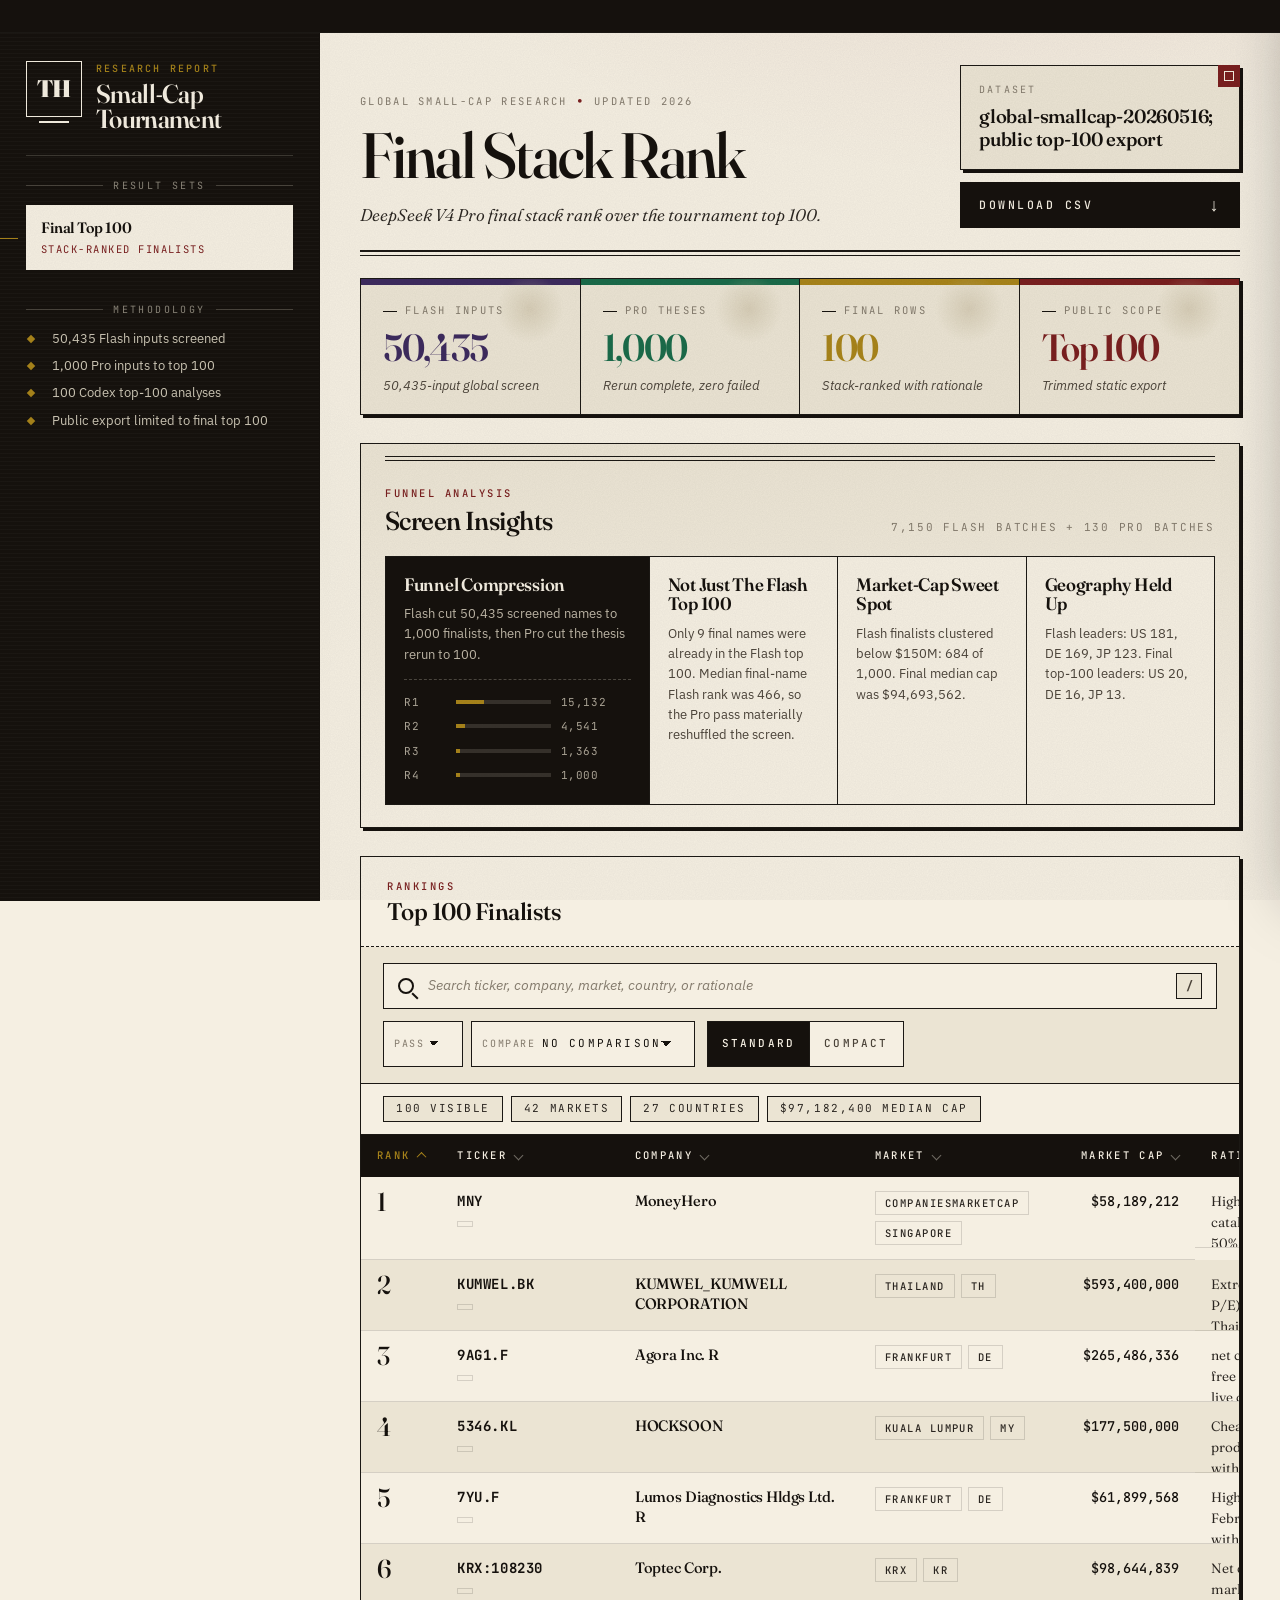
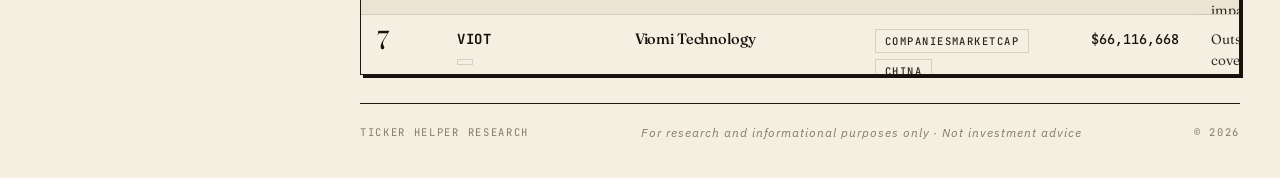
==== index.html @ 373b8baa "Refine UI for institutional tone - Lighter, less yellowed paper; tighter 3px hard shadow - Drop deco" ====
<!DOCTYPE html>
<html lang="en">
  <head>
    <meta charset="UTF-8" />
    <meta name="viewport" content="width=device-width, initial-scale=1.0" />
    <title>Small-Cap Tournament — Ticker Helper Research</title>
    <link rel="icon" href="data:," />
    <link rel="preconnect" href="https://fonts.googleapis.com" />
    <link rel="preconnect" href="https://fonts.gstatic.com" crossorigin />
    <link
      href="https://fonts.googleapis.com/css2?family=Fraunces:opsz,wght,SOFT,WONK@9..144,300..900,0..100,0..1&family=IBM+Plex+Sans:wght@300;400;500;600;700&family=JetBrains+Mono:wght@400;500;700&display=swap"
      rel="stylesheet"
    />
    <link rel="stylesheet" href="./assets/results_dashboard.css?v=20260517a" />
  </head>
  <body>
    <div class="grain" aria-hidden="true"></div>

    <div class="tape" aria-hidden="true">
      <div class="tape-track" id="tape-track">
        <span class="tape-item">Ticker Helper · Global Small-Cap Tournament · 2026</span>
        <span class="tape-item">50,435 inputs screened</span>
        <span class="tape-item">1,000 Pro theses</span>
        <span class="tape-item">100 finalists ranked</span>
        <span class="tape-item">DeepSeek V4 Flash → Pro elimination</span>
      </div>
    </div>

    <div class="app-shell">
      <aside class="rail" aria-label="Dashboard navigation">
        <div class="brand">
          <div class="brand-mark" aria-hidden="true">
            <span class="brand-glyph">TH</span>
            <span class="brand-rule"></span>
          </div>
          <div class="brand-text">
            <p class="eyebrow">Research Report</p>
            <h1>Small-Cap<br />Tournament</h1>
          </div>
        </div>

        <p class="rail-divider"><span>Result Sets</span></p>
        <nav class="stage-tabs" id="stage-tabs" aria-label="Result sets"></nav>

        <div class="rail-section">
          <p class="rail-divider"><span>Methodology</span></p>
          <div class="audit-list" id="audit-list">
            <div class="audit-item">
              <span class="audit-dot"></span>
              <span>Loading methodology</span>
            </div>
          </div>
        </div>
      </aside>

      <main class="workspace">
        <header class="page-head">
          <div class="title-block">
            <p class="masthead-meta">
              <span>Global Small-Cap Research</span>
              <span class="dot">●</span>
              <span id="report-date">Updated 2026</span>
            </p>
            <h2 id="stage-title" class="display-headline">Final Top 100</h2>
            <p id="stage-description" class="lede">Loading saved result artifacts…</p>
          </div>
          <div class="status-stack">
            <div class="status-card">
              <span class="status-label">Dataset</span>
              <strong id="dataset-status">Loading</strong>
              <span class="status-corner" aria-hidden="true"></span>
            </div>
            <a class="action-link" id="csv-link" href="#" download hidden>
              <span>Download CSV</span>
            </a>
          </div>
        </header>

        <section class="metric-grid" id="metrics" aria-label="Summary metrics"></section>

        <section class="insights-band" aria-label="50,435 input tournament insights">
          <div class="section-head">
            <div>
              <p class="eyebrow">Funnel Analysis</p>
              <h3>Screen Insights</h3>
            </div>
            <span id="insight-status">Loading insight summary</span>
          </div>
          <div class="insight-grid" id="insights"></div>
        </section>

        <section class="results-panel" aria-label="Ranking results">
          <div class="panel-head">
            <p class="eyebrow">Rankings</p>
            <h3>Top 100 Finalists</h3>
          </div>
          <div class="toolbar">
            <div class="search-field">
              <span class="search-icon" aria-hidden="true"></span>
              <input
                id="search"
                type="search"
                placeholder="Search ticker, company, market, country, or rationale"
                autocomplete="off"
              />
              <kbd aria-hidden="true">/</kbd>
            </div>
            <div class="toolbar-actions">
              <div class="pass-controls" aria-label="Tournament pass controls">
                <label>
                  <span>Pass</span>
                  <select id="tournament-select" aria-label="Active tournament pass"></select>
                </label>
                <label>
                  <span>Compare</span>
                  <select id="compare-select" aria-label="Comparison tournament pass"></select>
                </label>
              </div>
              <div class="segmented" role="group" aria-label="Table density">
                <button type="button" data-density="comfortable" class="active">Standard</button>
                <button type="button" data-density="compact">Compact</button>
              </div>
              <select id="stage-select" aria-label="Result set"></select>
            </div>
          </div>

          <div class="table-summary" id="table-summary"></div>
          <div class="comparison-panel" id="comparison-panel" hidden></div>

          <div class="table-wrap">
            <table>
              <thead>
                <tr>
                  <th data-sort-header="rank" aria-sort="ascending">
                    <button class="sort-btn" type="button" data-sort="rank">Rank</button>
                  </th>
                  <th data-sort-header="ticker">
                    <button class="sort-btn" type="button" data-sort="ticker">Ticker</button>
                  </th>
                  <th data-sort-header="company">
                    <button class="sort-btn" type="button" data-sort="company">Company</button>
                  </th>
                  <th data-sort-header="market">
                    <button class="sort-btn" type="button" data-sort="market">Market</button>
                  </th>
                  <th data-sort-header="value">
                    <button class="sort-btn" type="button" data-sort="value">Market Cap</button>
                  </th>
                  <th>Rationale</th>
                </tr>
              </thead>
              <tbody id="rankings-body">
                <tr>
                  <td colspan="6" class="muted">Loading rankings…</td>
                </tr>
              </tbody>
            </table>
          </div>

          <div class="rounds" id="rounds"></div>
          <div class="batch-audit" id="batch-audit"></div>
        </section>

        <footer class="colophon">
          <span>Ticker Helper Research</span>
          <span>For research and informational purposes only · Not investment advice</span>
          <span id="footer-stamp">© 2026</span>
        </footer>
      </main>
    </div>

    <div class="drawer-backdrop" id="drawer-backdrop" hidden></div>
    <aside class="drawer" id="drawer" aria-hidden="true" aria-label="Investment thesis">
      <div class="drawer-head">
        <div>
          <p class="eyebrow">Investment Thesis</p>
          <h3 class="drawer-title" id="drawer-title">Thesis</h3>
          <p class="drawer-subtitle" id="drawer-subtitle"></p>
        </div>
        <button class="icon-btn" id="close-drawer" type="button" title="Close" aria-label="Close thesis">
          ✕
        </button>
      </div>
      <div class="drawer-body">
        <div id="thesis-meta" class="thesis-meta"></div>
        <article id="thesis-content" class="thesis"></article>
      </div>
    </aside>

    <script id="results-config">
      window.RESULTS_DASHBOARD_CONFIG = {
        "mode": "static",
        "apiBase": "./data",
        "defaultStage": "final_top100",
        "stages": [
                "final_top100"
        ],
        "showAudit": false,
        "publicMode": true
};
    </script>
    <script src="./assets/results_dashboard.js?v=20260517a"></script>
  </body>
</html>
---- assets/results_dashboard.css ----
/* ============================================================
   Ticker Helper · Small-Cap Tournament Ledger
   Aesthetic: editorial finance journal × Swiss brutalist hairlines
   Type: Fraunces (display serif) · IBM Plex Sans (body) · JetBrains Mono (data)
   ============================================================ */

:root {
  color-scheme: light;

  /* Paper & ink — institutional, less yellowed */
  --paper:        #f5efe2;
  --paper-2:      #ebe4d3;
  --paper-3:      #ddd2b3;
  --ink:          #15110d;
  --ink-2:        #2a2520;
  --ink-3:        #4b4339;
  --ink-mute:     #837a6c;
  --rule:         #1b1814;
  --rule-soft:    #c2b69a;
  --rule-hair:    rgba(19, 17, 16, 0.14);

  /* Accents */
  --oxblood:      #7a1f1f;
  --oxblood-2:    #4a0d0d;
  --jade:         #1a6b4a;
  --brass:        #a8841a;
  --plum:         #3d2b5e;
  --signal:       #d9501f;

  /* Tones (named to match the JS metric tone hooks) */
  --tone-blue:    var(--plum);
  --tone-green:   var(--jade);
  --tone-amber:   var(--brass);
  --tone-rose:    var(--oxblood);

  --shadow-flat:  0 0 0 1px var(--rule-hair);
  --shadow-deep:  3px 3px 0 var(--ink);
}

* { box-sizing: border-box; }

html { min-width: 320px; }

body {
  margin: 0;
  padding-top: 32px;
  background:
    radial-gradient(1100px 600px at 80% -10%, rgba(122, 31, 31, 0.07), transparent 60%),
    radial-gradient(900px 500px at -10% 30%, rgba(26, 107, 74, 0.05), transparent 60%),
    var(--paper);
  color: var(--ink);
  font-family: "IBM Plex Sans", ui-sans-serif, system-ui, sans-serif;
  font-size: 14px;
  line-height: 1.5;
  font-variant-numeric: tabular-nums;
  -webkit-font-smoothing: antialiased;
  text-rendering: optimizeLegibility;
}

button, input, select { font: inherit; color: inherit; }
a { color: inherit; }
::selection { background: var(--ink); color: var(--paper); }

/* ---------- Grain overlay ---------- */
.grain {
  pointer-events: none;
  position: fixed;
  inset: 0;
  z-index: 100;
  opacity: 0.09;
  mix-blend-mode: multiply;
  background-image: url("data:image/svg+xml;utf8,<svg xmlns='http://www.w3.org/2000/svg' width='160' height='160'><filter id='n'><feTurbulence type='fractalNoise' baseFrequency='0.85' numOctaves='2' stitchTiles='stitch'/><feColorMatrix values='0 0 0 0 0  0 0 0 0 0  0 0 0 0 0  0 0 0 0.55 0'/></filter><rect width='100%' height='100%' filter='url(%23n)'/></svg>");
}

/* ---------- Ticker tape ---------- */
.tape {
  position: fixed;
  top: 0; left: 0; right: 0;
  height: 32px;
  z-index: 50;
  background: var(--ink);
  color: var(--paper);
  border-bottom: 1px solid var(--ink);
  overflow: hidden;
  display: flex;
  align-items: center;
}
.tape::before, .tape::after {
  content: "";
  position: absolute;
  top: 0; bottom: 0;
  width: 80px;
  z-index: 2;
  pointer-events: none;
}
.tape::before { left: 0;  background: linear-gradient(90deg, var(--ink), transparent); }
.tape::after  { right: 0; background: linear-gradient(270deg, var(--ink), transparent); }
.tape-track {
  display: inline-flex;
  gap: 56px;
  white-space: nowrap;
  padding-left: 100%;
  animation: tape-scroll 38s linear infinite;
  font-family: "JetBrains Mono", ui-monospace, monospace;
  font-size: 11.5px;
  letter-spacing: 0.18em;
  text-transform: uppercase;
}
.tape-item { display: inline-flex; align-items: center; gap: 10px; }
.tape-item::after { content: "◆"; opacity: 0.5; }
.tape-item:last-child::after { content: ""; }
@keyframes tape-scroll {
  from { transform: translateX(0); }
  to   { transform: translateX(-100%); }
}

/* ---------- Shell ---------- */
.app-shell {
  min-height: calc(100vh - 32px);
  display: grid;
  grid-template-columns: 320px minmax(0, 1fr);
  border-top: 1px solid var(--rule);
}

/* ---------- Rail (left ledger column) ---------- */
.rail {
  position: sticky;
  top: 32px;
  height: calc(100vh - 32px);
  overflow: auto;
  background: var(--ink);
  color: var(--paper);
  padding: 28px 26px 26px;
  border-right: 1px solid var(--ink);
  background-image:
    repeating-linear-gradient(180deg, rgba(255,255,255,0.025) 0 1px, transparent 1px 4px);
}

.brand {
  display: grid;
  grid-template-columns: 56px minmax(0, 1fr);
  gap: 14px;
  align-items: start;
  padding-bottom: 22px;
  border-bottom: 1px solid rgba(239, 231, 211, 0.18);
  margin-bottom: 22px;
}
.brand-mark {
  position: relative;
  width: 56px;
  height: 56px;
  display: grid;
  place-items: center;
  border: 1px solid var(--paper);
}
.brand-glyph {
  font-family: "Fraunces", serif;
  font-variation-settings: "opsz" 144;
  font-weight: 900;
  font-size: 24px;
  letter-spacing: -0.02em;
  color: var(--paper);
}
.brand-rule {
  position: absolute;
  bottom: -7px; left: 12px; right: 12px;
  height: 2px;
  background: var(--paper);
}
.brand-text .eyebrow {
  color: var(--brass);
  font-family: "JetBrains Mono", monospace;
  font-size: 10px;
  letter-spacing: 0.22em;
  text-transform: uppercase;
  margin: 0 0 6px;
  font-weight: 500;
}
.brand h1 {
  margin: 0;
  font-family: "Fraunces", serif;
  font-variation-settings: "opsz" 96, "wght" 600;
  font-size: 26px;
  line-height: 0.98;
  letter-spacing: -0.025em;
  color: var(--paper);
}
.brand h1 em {
  font-style: italic;
  font-variation-settings: "opsz" 144, "wght" 400;
  color: var(--brass);
}

.rail-divider {
  display: flex;
  align-items: center;
  gap: 10px;
  margin: 22px 0 12px;
  font-family: "JetBrains Mono", monospace;
  color: rgba(239, 231, 211, 0.55);
  font-size: 10px;
  letter-spacing: 0.24em;
  text-transform: uppercase;
}
.rail-divider span { white-space: nowrap; }
.rail-divider::before, .rail-divider::after {
  content: "";
  flex: 1;
  height: 1px;
  background: rgba(239, 231, 211, 0.22);
}

.stage-tabs {
  display: grid;
  gap: 6px;
  margin-bottom: 4px;
}
.stage-tab {
  width: 100%;
  text-align: left;
  cursor: pointer;
  border: 1px solid rgba(239, 231, 211, 0.18);
  background: transparent;
  color: var(--paper);
  padding: 11px 14px;
  display: grid;
  gap: 3px;
  position: relative;
  transition: background 140ms ease, border-color 140ms ease, transform 140ms ease;
}
.stage-tab strong {
  font-family: "Fraunces", serif;
  font-variation-settings: "opsz" 60, "wght" 600;
  font-size: 15px;
  letter-spacing: -0.01em;
  color: var(--paper);
}
.stage-tab span {
  font-family: "JetBrains Mono", monospace;
  font-size: 10.5px;
  letter-spacing: 0.14em;
  text-transform: uppercase;
  color: rgba(239, 231, 211, 0.6);
}
.stage-tab:hover {
  background: rgba(239, 231, 211, 0.06);
  border-color: var(--brass);
}
.stage-tab.active {
  background: var(--paper);
  border-color: var(--paper);
}
.stage-tab.active strong { color: var(--ink); }
.stage-tab.active span   { color: var(--oxblood); }
.stage-tab.active::before {
  content: "";
  position: absolute;
  left: -27px;
  top: 50%;
  width: 18px;
  height: 1px;
  background: var(--brass);
}

.rail-section { padding-top: 6px; }

.audit-list { display: grid; gap: 9px; }
.audit-item {
  display: grid;
  grid-template-columns: 14px minmax(0, 1fr);
  gap: 10px;
  color: rgba(239, 231, 211, 0.85);
  font-size: 12.5px;
  line-height: 1.45;
  padding-left: 2px;
}
.audit-dot {
  width: 6px;
  height: 6px;
  margin-top: 7px;
  background: var(--brass);
  transform: rotate(45deg);
}

.rail-foot {
  margin: 32px 0 0;
  padding-top: 16px;
  border-top: 1px solid rgba(239, 231, 211, 0.18);
  font-family: "JetBrains Mono", monospace;
  font-size: 10.5px;
  letter-spacing: 0.05em;
  line-height: 1.7;
  color: rgba(239, 231, 211, 0.55);
}
.rail-foot em {
  font-style: italic;
  font-family: "Fraunces", serif;
  color: var(--brass);
  font-size: 12px;
}
.rail-mark {
  display: inline-block;
  margin-top: 8px;
  padding: 3px 8px;
  border: 1px solid rgba(239, 231, 211, 0.3);
  color: var(--paper);
  letter-spacing: 0.18em;
}

/* ---------- Workspace ---------- */
.workspace {
  min-width: 0;
  padding: 32px 40px 28px;
  position: relative;
}

/* Decorative folio mark removed for institutional tone */

.page-head {
  display: grid;
  grid-template-columns: minmax(0, 1fr) 280px;
  gap: 36px;
  align-items: end;
  padding-bottom: 22px;
  border-bottom: 2px solid var(--rule);
  margin-bottom: 26px;
  position: relative;
}
.page-head::after {
  content: "";
  position: absolute;
  left: 0; right: 0;
  bottom: -6px;
  height: 1px;
  background: var(--rule);
}

.masthead-meta {
  display: flex;
  flex-wrap: wrap;
  gap: 10px;
  align-items: center;
  margin: 0 0 14px;
  font-family: "JetBrains Mono", monospace;
  font-size: 10.5px;
  letter-spacing: 0.22em;
  text-transform: uppercase;
  color: var(--ink-mute);
}
.masthead-meta .dot { color: var(--oxblood); font-size: 6px; }

.display-headline {
  margin: 0;
  font-family: "Fraunces", serif;
  font-variation-settings: "opsz" 144, "wght" 500;
  font-size: clamp(38px, 5.4vw, 64px);
  line-height: 0.96;
  letter-spacing: -0.035em;
  color: var(--ink);
  text-wrap: balance;
}

.lede {
  margin: 18px 0 0;
  max-width: 64ch;
  font-family: "Fraunces", serif;
  font-variation-settings: "opsz" 24, "wght" 350;
  font-size: 17px;
  line-height: 1.45;
  color: var(--ink-2);
  font-style: italic;
}

.rule-bar {
  display: grid;
  grid-template-columns: 6fr 2fr 4fr 1fr;
  gap: 6px;
  margin-top: 22px;
}
.rule-bar span {
  height: 3px;
  background: var(--ink);
}
.rule-bar span:nth-child(2) { background: var(--oxblood); }
.rule-bar span:nth-child(3) { background: var(--brass); height: 6px; }
.rule-bar span:nth-child(4) { background: var(--jade); }

.status-stack { display: grid; gap: 12px; }
.status-card {
  position: relative;
  padding: 16px 18px 18px;
  background: var(--paper-2);
  border: 1px solid var(--rule);
  box-shadow: var(--shadow-deep);
}
.status-corner {
  position: absolute;
  top: -1px; right: -1px;
  width: 22px; height: 22px;
  background: var(--oxblood);
}
.status-corner::after {
  content: "";
  position: absolute;
  inset: 6px;
  border: 1px solid var(--paper);
}
.status-label {
  display: block;
  font-family: "JetBrains Mono", monospace;
  font-size: 10px;
  letter-spacing: 0.22em;
  text-transform: uppercase;
  color: var(--ink-mute);
}
.status-card strong {
  display: block;
  margin-top: 8px;
  font-family: "Fraunces", serif;
  font-variation-settings: "opsz" 48, "wght" 550;
  font-size: 19px;
  line-height: 1.2;
  color: var(--ink);
  letter-spacing: -0.01em;
}

.action-link {
  display: inline-flex;
  align-items: center;
  justify-content: space-between;
  min-height: 46px;
  padding: 0 18px;
  border: 1px solid var(--ink);
  background: var(--ink);
  color: var(--paper);
  text-decoration: none;
  font-family: "JetBrains Mono", monospace;
  font-size: 11.5px;
  font-weight: 500;
  letter-spacing: 0.22em;
  text-transform: uppercase;
  transition: transform 140ms ease, box-shadow 140ms ease, background 140ms ease;
}
.action-link::after { content: "↓"; font-family: "Fraunces", serif; font-size: 18px; }
.action-link:hover {
  background: var(--oxblood);
  border-color: var(--oxblood);
  transform: translate(-2px, -2px);
  box-shadow: 4px 4px 0 var(--ink);
}

/* ---------- Metric grid ---------- */
.metric-grid {
  display: grid;
  grid-template-columns: repeat(4, minmax(0, 1fr));
  gap: 0;
  margin: 0 0 28px;
  border: 1px solid var(--rule);
  background: var(--paper-2);
  box-shadow: var(--shadow-deep);
  overflow: hidden;
  animation: rise 600ms ease both;
}
.metric {
  position: relative;
  min-height: 124px;
  padding: 18px 22px 20px;
  border-right: 1px solid var(--rule);
  background: var(--paper-2);
  display: grid;
  align-content: space-between;
  isolation: isolate;
}
.metric:last-child { border-right: 0; }
.metric::before {
  content: "";
  position: absolute;
  top: -10px;
  right: 10px;
  z-index: 0;
  width: 80px; height: 80px;
  background: radial-gradient(circle at center, var(--rule-soft), transparent 60%);
  opacity: 0.5;
}
.metric-label {
  position: relative;
  z-index: 1;
  display: inline-flex;
  align-items: center;
  gap: 8px;
  font-family: "JetBrains Mono", monospace;
  font-size: 10.5px;
  letter-spacing: 0.22em;
  text-transform: uppercase;
  color: var(--ink-mute);
}
.metric-label::before {
  content: "";
  width: 14px; height: 1px;
  background: var(--ink);
}
.metric-value {
  position: relative;
  z-index: 1;
  margin-top: 10px;
  font-family: "Fraunces", serif;
  font-variation-settings: "opsz" 144, "wght" 600;
  font-size: 38px;
  line-height: 1;
  letter-spacing: -0.035em;
  color: var(--ink);
  text-wrap: nowrap;
}
.metric-note {
  position: relative;
  z-index: 1;
  margin-top: 10px;
  font-size: 12.5px;
  line-height: 1.4;
  color: var(--ink-3);
  font-style: italic;
}
.metric.blue   { box-shadow: inset 0 6px 0 var(--tone-blue); }
.metric.green  { box-shadow: inset 0 6px 0 var(--tone-green); }
.metric.amber  { box-shadow: inset 0 6px 0 var(--tone-amber); }
.metric.rose   { box-shadow: inset 0 6px 0 var(--tone-rose); }

.metric.rose .metric-value  { color: var(--oxblood); }
.metric.green .metric-value { color: var(--jade); }
.metric.amber .metric-value { color: var(--brass); }
.metric.blue .metric-value  { color: var(--plum); }

/* ---------- Insights band ---------- */
.insights-band {
  margin-bottom: 28px;
  padding: 24px 24px 22px;
  background: linear-gradient(180deg, var(--paper-2), var(--paper));
  border: 1px solid var(--rule);
  box-shadow: var(--shadow-deep);
  position: relative;
}
.insights-band::before {
  content: "";
  position: absolute;
  left: 24px; right: 24px;
  top: 12px;
  height: 1px;
  background: var(--rule);
}
.insights-band::after {
  content: "";
  position: absolute;
  left: 24px; right: 24px;
  top: 16px;
  height: 1px;
  background: var(--rule);
}

.section-head {
  display: flex;
  justify-content: space-between;
  align-items: flex-end;
  gap: 16px;
  margin: 12px 0 20px;
  padding-top: 6px;
}
.section-head .eyebrow {
  margin: 0 0 6px;
  font-family: "JetBrains Mono", monospace;
  font-size: 10.5px;
  letter-spacing: 0.24em;
  text-transform: uppercase;
  color: var(--oxblood);
  font-weight: 500;
}
.section-head h3 {
  margin: 0;
  display: flex;
  align-items: baseline;
  gap: 14px;
  font-family: "Fraunces", serif;
  font-variation-settings: "opsz" 72, "wght" 550;
  font-size: 26px;
  line-height: 1.05;
  letter-spacing: -0.022em;
  color: var(--ink);
}
.section-head h3 .ornament {
  font-size: 14px;
  letter-spacing: 0.4em;
  color: var(--rule-soft);
  font-family: "JetBrains Mono", monospace;
}
.section-head span {
  font-family: "JetBrains Mono", monospace;
  font-size: 11px;
  letter-spacing: 0.16em;
  text-transform: uppercase;
  color: var(--ink-mute);
}

.insight-grid {
  display: grid;
  grid-template-columns: 1.4fr 1fr 1fr 1fr;
  gap: 0;
  border-top: 1px solid var(--rule);
  border-left: 1px solid var(--rule);
}
.insight-card {
  min-width: 0;
  padding: 18px 18px 20px;
  border-right: 1px solid var(--rule);
  border-bottom: 1px solid var(--rule);
  background: var(--paper);
  position: relative;
  transition: background 160ms ease;
}
.insight-card:hover { background: var(--paper-2); }
.insight-card:first-child {
  background: var(--ink);
  color: var(--paper);
}
.insight-card:first-child strong { color: var(--paper); }
.insight-card:first-child p      { color: rgba(239,231,211,0.78); }
.insight-card:first-child .bar-track { background: rgba(239,231,211,0.15); }
.insight-card:first-child .bar-fill  { background: var(--brass); }
.insight-card:first-child .funnel-bar { color: rgba(239,231,211,0.7); }

.insight-card strong {
  display: block;
  margin-bottom: 10px;
  font-family: "Fraunces", serif;
  font-variation-settings: "opsz" 72, "wght" 600;
  font-size: 18px;
  line-height: 1.1;
  letter-spacing: -0.015em;
  color: var(--ink);
}
.insight-card p {
  margin: 0;
  color: var(--ink-3);
  font-size: 13px;
  line-height: 1.55;
}

.funnel-bars {
  display: grid;
  gap: 8px;
  margin-top: 14px;
  padding-top: 14px;
  border-top: 1px dashed rgba(239,231,211,0.25);
}
.funnel-bar {
  display: grid;
  grid-template-columns: 42px minmax(0, 1fr) 70px;
  align-items: center;
  gap: 10px;
  font-family: "JetBrains Mono", monospace;
  font-size: 11px;
  letter-spacing: 0.05em;
  color: var(--ink-3);
}
.bar-track {
  height: 4px;
  border-radius: 0;
  background: var(--paper-3);
  overflow: hidden;
}
.bar-fill {
  display: block;
  height: 100%;
  background: var(--ink);
  transform-origin: left center;
  animation: bar-grow 800ms cubic-bezier(.2,.7,.2,1) both;
}
@keyframes bar-grow {
  from { transform: scaleX(0); }
  to   { transform: scaleX(1); }
}

/* ---------- Results panel ---------- */
.results-panel {
  background: var(--paper);
  border: 1px solid var(--rule);
  box-shadow: var(--shadow-deep);
  overflow: hidden;
  margin-bottom: 28px;
}

.panel-head {
  padding: 22px 26px 6px;
  border-bottom: 1px dashed var(--rule);
}
.panel-head .eyebrow {
  margin: 0 0 4px;
  font-family: "JetBrains Mono", monospace;
  font-size: 10.5px;
  letter-spacing: 0.24em;
  text-transform: uppercase;
  color: var(--oxblood);
  font-weight: 500;
}
.panel-head h3 {
  margin: 0 0 16px;
  display: flex;
  align-items: baseline;
  gap: 14px;
  font-family: "Fraunces", serif;
  font-variation-settings: "opsz" 72, "wght" 550;
  font-size: 24px;
  line-height: 1.05;
  letter-spacing: -0.022em;
  color: var(--ink);
}
.panel-head h3 .ornament { color: var(--oxblood); font-size: 16px; }

.toolbar {
  display: flex;
  gap: 12px;
  align-items: center;
  flex-wrap: wrap;
  padding: 16px 22px;
  border-bottom: 1px solid var(--rule);
  background: var(--paper-2);
}

.search-field {
  flex: 1 1 380px;
  min-height: 46px;
  display: flex;
  align-items: center;
  gap: 12px;
  border: 1px solid var(--rule);
  background: var(--paper);
  padding: 0 14px;
  transition: border-color 140ms ease, box-shadow 140ms ease;
}
.search-field:focus-within {
  border-color: var(--ink);
  box-shadow: 3px 3px 0 var(--ink);
}
.search-icon {
  position: relative;
  width: 16px;
  height: 16px;
  border: 2px solid var(--ink);
  border-radius: 999px;
  flex: 0 0 auto;
}
.search-icon::after {
  content: "";
  position: absolute;
  right: -7px;
  bottom: -5px;
  width: 8px;
  height: 2px;
  background: var(--ink);
  transform: rotate(45deg);
}
.search-field input {
  width: 100%;
  min-height: 44px;
  border: 0;
  outline: 0;
  background: transparent;
  color: var(--ink);
  font-family: "IBM Plex Sans", sans-serif;
  font-size: 14px;
  letter-spacing: 0;
}
.search-field input::placeholder {
  color: var(--ink-mute);
  font-style: italic;
}
.search-field kbd {
  flex: 0 0 auto;
  min-width: 26px;
  min-height: 26px;
  display: grid;
  place-items: center;
  border: 1px solid var(--rule);
  background: var(--paper-2);
  color: var(--ink-3);
  font-family: "JetBrains Mono", monospace;
  font-size: 12px;
  font-weight: 700;
}

.toolbar-actions {
  display: flex;
  gap: 12px;
  align-items: center;
  flex-wrap: wrap;
}

.pass-controls {
  display: flex;
  gap: 8px;
  align-items: center;
  flex-wrap: wrap;
}
.pass-controls label {
  display: inline-flex;
  align-items: center;
  gap: 6px;
  min-height: 46px;
  padding: 0 10px;
  border: 1px solid var(--rule);
  background: var(--paper);
}
.pass-controls span {
  font-family: "JetBrains Mono", monospace;
  font-size: 10px;
  letter-spacing: 0.16em;
  text-transform: uppercase;
  color: var(--ink-mute);
}
.pass-controls select {
  max-width: 190px;
  min-height: 0;
  border: 0;
  padding-left: 0;
  background-color: transparent;
}

.segmented {
  display: inline-flex;
  min-height: 46px;
  border: 1px solid var(--rule);
  background: var(--paper);
}
.segmented button {
  min-width: 92px;
  border: 0;
  background: transparent;
  color: var(--ink-3);
  padding: 0 14px;
  font-family: "JetBrains Mono", monospace;
  font-size: 11px;
  font-weight: 500;
  letter-spacing: 0.2em;
  text-transform: uppercase;
  cursor: pointer;
  transition: background 140ms ease, color 140ms ease;
}
.segmented button + button { border-left: 1px solid var(--rule); }
.segmented button.active { background: var(--ink); color: var(--paper); }

.toolbar select {
  min-height: 46px;
  border: 1px solid var(--rule);
  background: var(--paper);
  color: var(--ink);
  padding: 0 36px 0 14px;
  font-family: "JetBrains Mono", monospace;
  font-size: 11px;
  letter-spacing: 0.2em;
  text-transform: uppercase;
  appearance: none;
  background-image:
    linear-gradient(45deg, transparent 50%, var(--ink) 50%),
    linear-gradient(135deg, var(--ink) 50%, transparent 50%);
  background-position: calc(100% - 18px) 50%, calc(100% - 13px) 50%;
  background-size: 5px 5px, 5px 5px;
  background-repeat: no-repeat;
}

.toolbar .pass-controls select {
  min-height: 0;
  border: 0;
  padding: 0 22px 0 0;
  background-color: transparent;
  max-width: 190px;
}

.table-summary {
  display: flex;
  flex-wrap: wrap;
  gap: 8px;
  padding: 12px 22px;
  background: var(--paper);
}

.summary-pill {
  display: inline-flex;
  align-items: center;
  min-height: 26px;
  padding: 0 12px;
  border: 1px solid var(--rule);
  background: var(--paper-2);
  color: var(--ink-2);
  font-family: "JetBrains Mono", monospace;
  font-size: 11px;
  letter-spacing: 0.14em;
  text-transform: uppercase;
}

.comparison-panel {
  margin: 0 22px 16px;
  border: 1px solid var(--rule);
  background: var(--paper-2);
  box-shadow: 3px 3px 0 var(--ink);
  overflow: hidden;
}
.comparison-head {
  display: flex;
  justify-content: space-between;
  gap: 12px;
  align-items: baseline;
  padding: 12px 14px;
  border-bottom: 1px solid var(--rule);
}
.comparison-head strong {
  font-family: "Fraunces", serif;
  font-size: 18px;
}
.comparison-head span {
  font-family: "JetBrains Mono", monospace;
  font-size: 10.5px;
  letter-spacing: 0.08em;
  text-transform: uppercase;
  color: var(--ink-mute);
}
.comparison-table-wrap {
  max-height: 360px;
  overflow: auto;
}
.comparison-table {
  width: 100%;
  border-collapse: collapse;
  font-size: 12px;
}
.comparison-table th,
.comparison-table td {
  padding: 9px 10px;
  border-bottom: 1px solid var(--rule-hair);
  text-align: left;
  vertical-align: top;
}
.comparison-table th {
  position: sticky;
  top: 0;
  background: var(--paper-2);
  z-index: 1;
  font-family: "JetBrains Mono", monospace;
  font-size: 10px;
  letter-spacing: 0.16em;
  text-transform: uppercase;
}
.company-mini {
  display: block;
  margin-top: 2px;
  color: var(--ink-mute);
  font-size: 11px;
}
.rank-up { color: var(--jade); font-weight: 700; }
.rank-down { color: var(--oxblood); font-weight: 700; }
.compare-status {
  display: inline-flex;
  padding: 2px 6px;
  border: 1px solid var(--rule);
  font-family: "JetBrains Mono", monospace;
  font-size: 10px;
  text-transform: uppercase;
}
.compare-status.added { background: rgba(26, 107, 74, 0.12); color: var(--jade); }
.compare-status.removed { background: rgba(122, 31, 31, 0.12); color: var(--oxblood); }
.compare-status.retained { background: rgba(168, 132, 26, 0.14); color: var(--ink-3); }

.table-wrap {
  border-top: 1px solid var(--rule);
  overflow: auto;
  max-height: calc(100vh - 360px);
  min-height: 460px;
  background: var(--paper);
}

table {
  width: 100%;
  border-collapse: collapse;
  min-width: 1080px;
}

th, td {
  border-bottom: 1px solid var(--rule-hair);
  padding: 14px 16px;
  text-align: left;
  vertical-align: top;
  background: var(--paper);
}

th {
  position: sticky;
  top: 0;
  z-index: 1;
  background: var(--ink);
  color: var(--paper);
  font-family: "JetBrains Mono", monospace;
  font-size: 10.5px;
  font-weight: 500;
  letter-spacing: 0.22em;
  text-transform: uppercase;
  padding: 13px 16px;
  border-bottom: 1px solid var(--ink);
}

.sort-btn {
  display: inline-flex;
  align-items: center;
  gap: 8px;
  border: 0;
  background: transparent;
  color: inherit;
  padding: 0;
  font: inherit;
  letter-spacing: inherit;
  text-transform: inherit;
  cursor: pointer;
}
.sort-btn::after {
  content: "";
  width: 6px;
  height: 6px;
  border-right: 1.5px solid currentColor;
  border-bottom: 1.5px solid currentColor;
  opacity: 0.4;
  transform: rotate(45deg);
}
.sort-btn.active { color: var(--brass); }
.sort-btn.active::after { opacity: 1; }
.sort-btn[data-direction="asc"]::after  { transform: rotate(225deg) translate(-1px, -1px); }
.sort-btn[data-direction="desc"]::after { transform: rotate(45deg)  translate(-1px, -1px); }

th:nth-child(5) .sort-btn { margin-left: auto; }
th:nth-child(5) { text-align: right; }

tbody tr {
  cursor: pointer;
  transition: background 100ms ease;
}
tbody tr:nth-child(even) td { background: var(--paper-2); }
tbody tr:hover td {
  background: var(--ink);
  color: var(--paper);
}
tbody tr:hover .ticker        { color: var(--brass); }
tbody tr:hover .ticker-sub,
tbody tr:hover .reason,
tbody tr:hover .company-name  { color: var(--paper); }
tbody tr:hover .chip          {
  background: rgba(239,231,211,0.08);
  border-color: rgba(239,231,211,0.25);
  color: var(--paper);
}
tbody tr:hover .rank { color: var(--brass); }

tbody tr.selected td {
  background: var(--ink);
  color: var(--paper);
}
tbody tr.selected .ticker { color: var(--brass); }
tbody tr.selected .ticker-sub,
tbody tr.selected .reason,
tbody tr.selected .company-name { color: var(--paper); }
tbody tr.selected .chip {
  background: rgba(239,231,211,0.08);
  border-color: rgba(239,231,211,0.25);
  color: var(--paper);
}
tbody tr.selected .rank { color: var(--brass); }

tbody tr:focus-visible td {
  outline: 2px solid var(--oxblood);
  outline-offset: -2px;
}

.rank {
  width: 92px;
  font-family: "Fraunces", serif;
  font-variation-settings: "opsz" 144, "wght" 500;
  font-size: 26px;
  letter-spacing: -0.04em;
  color: var(--ink);
  line-height: 1;
  padding-top: 12px;
}

.ticker-cell { min-width: 160px; }
.ticker {
  display: block;
  color: var(--ink);
  font-family: "JetBrains Mono", monospace;
  font-weight: 700;
  font-size: 14px;
  letter-spacing: 0.04em;
}
.ticker-sub {
  display: inline-block;
  margin-top: 6px;
  padding: 2px 7px;
  border: 1px solid var(--rule-hair);
  color: var(--ink-mute);
  font-family: "JetBrains Mono", monospace;
  font-size: 10.5px;
  letter-spacing: 0.14em;
  text-transform: uppercase;
}

.company-cell { min-width: 240px; max-width: 320px; }
.company-name {
  display: block;
  font-family: "Fraunces", serif;
  font-variation-settings: "opsz" 48, "wght" 500;
  font-size: 15px;
  line-height: 1.3;
  letter-spacing: -0.01em;
  color: var(--ink);
}

.chip-row { display: flex; gap: 6px; flex-wrap: wrap; }
.chip {
  display: inline-flex;
  align-items: center;
  min-height: 24px;
  border: 1px solid var(--rule-hair);
  background: transparent;
  color: var(--ink-2);
  padding: 0 9px;
  font-family: "JetBrains Mono", monospace;
  font-size: 10.5px;
  letter-spacing: 0.14em;
  text-transform: uppercase;
  font-weight: 500;
}

.value-cell {
  min-width: 150px;
  text-align: right;
  font-family: "JetBrains Mono", monospace;
  font-weight: 500;
  font-size: 13.5px;
  color: var(--ink);
}

.reason {
  min-width: 380px;
  max-width: 760px;
  color: var(--ink-2);
  line-height: 1.55;
  font-size: 13.5px;
  font-family: "Fraunces", serif;
  font-variation-settings: "opsz" 14, "wght" 360;
  display: -webkit-box;
  overflow: hidden;
  -webkit-box-orient: vertical;
  -webkit-line-clamp: 2;
}

/* Sticky-left columns removed: caused overlap with company column at full
   viewport widths. The first columns still scroll within the table-wrap. */
thead th:nth-child(1), thead th:nth-child(2) {
  background: var(--ink);
}

.density-compact th, .density-compact td { padding: 8px 12px; }
.density-compact .rank { font-size: 18px; padding-top: 8px; }
.density-compact .ticker-sub { display: none; }
.density-compact .reason { -webkit-line-clamp: 1; }
.density-compact .company-name { font-size: 14px; }

.muted { color: var(--ink-mute); font-style: italic; }

.rounds {
  display: grid;
  grid-template-columns: repeat(auto-fit, minmax(230px, 1fr));
  gap: 0;
  border-top: 1px solid var(--rule);
  background: var(--paper-2);
}
.rounds:empty { display: none; }
.round {
  padding: 16px 18px;
  border-right: 1px solid var(--rule);
  background: var(--paper-2);
}
.round:last-child { border-right: 0; }
.round strong {
  display: block;
  margin-bottom: 10px;
  font-family: "Fraunces", serif;
  font-variation-settings: "opsz" 60, "wght" 600;
  font-size: 17px;
  color: var(--ink);
}
.round dl {
  display: grid;
  grid-template-columns: 1fr auto;
  gap: 6px 12px;
  margin: 0;
  font-family: "JetBrains Mono", monospace;
  font-size: 11.5px;
  color: var(--ink-mute);
}
.round dt, .round dd { margin: 0; }
.round dd { color: var(--ink); font-weight: 500; }
.round button {
  width: 100%;
  min-height: 38px;
  margin-top: 14px;
  border: 1px solid var(--ink);
  background: var(--paper);
  color: var(--ink);
  font-family: "JetBrains Mono", monospace;
  font-size: 11px;
  font-weight: 500;
  letter-spacing: 0.2em;
  text-transform: uppercase;
  cursor: pointer;
  transition: background 140ms ease, color 140ms ease;
}
.round button:hover { background: var(--ink); color: var(--paper); }

.batch-audit { display: none; border-top: 1px solid var(--rule); padding: 18px; background: var(--paper); }
.batch-audit.open { display: block; }
.batch-list { display: grid; gap: 12px; max-height: 460px; overflow: auto; margin-top: 14px; }
.batch { border: 1px solid var(--rule); background: var(--paper-2); padding: 14px; }
.batch-grid { display: grid; grid-template-columns: repeat(2, minmax(0,1fr)); gap: 12px; margin-top: 12px; }
.batch code {
  display: block;
  overflow: auto;
  white-space: pre-wrap;
  background: var(--ink);
  color: var(--paper);
  padding: 12px;
  margin-top: 8px;
  font-family: "JetBrains Mono", monospace;
  font-size: 11.5px;
  line-height: 1.5;
}

.colophon {
  display: grid;
  grid-template-columns: auto 1fr auto;
  gap: 24px;
  align-items: center;
  padding: 20px 0 8px;
  margin-top: 8px;
  border-top: 1px solid var(--rule);
  font-family: "JetBrains Mono", monospace;
  font-size: 10.5px;
  letter-spacing: 0.16em;
  text-transform: uppercase;
  color: var(--ink-mute);
}
.colophon span:nth-child(2) {
  justify-self: center;
  text-align: center;
  letter-spacing: 0.08em;
  text-transform: none;
  font-style: italic;
  font-family: "IBM Plex Sans", sans-serif;
  font-size: 12px;
}

/* ---------- Drawer ---------- */
.drawer-backdrop {
  position: fixed;
  inset: 0;
  z-index: 19;
  background: rgba(19, 17, 16, 0.5);
  backdrop-filter: blur(2px);
}
.drawer {
  position: fixed;
  inset: 0 0 0 auto;
  z-index: 20;
  width: min(920px, 100vw);
  transform: translateX(104%);
  transition: transform 240ms cubic-bezier(.2,.7,.2,1);
  background: var(--paper);
  color: var(--ink);
  box-shadow: -24px 0 60px rgba(19, 17, 16, 0.35);
  display: grid;
  grid-template-rows: auto minmax(0, 1fr);
  border-left: 1px solid var(--ink);
}
.drawer.open { transform: translateX(0); }

.drawer-head {
  padding: 24px 28px 22px;
  border-bottom: 2px solid var(--rule);
  display: flex;
  justify-content: space-between;
  gap: 16px;
  align-items: flex-start;
  background: var(--paper-2);
  position: relative;
}
.drawer-head::after {
  content: "";
  position: absolute;
  left: 28px; right: 28px;
  bottom: -6px;
  height: 1px;
  background: var(--rule);
}
.drawer-head .eyebrow {
  margin: 0 0 8px;
  font-family: "JetBrains Mono", monospace;
  font-size: 10.5px;
  letter-spacing: 0.24em;
  text-transform: uppercase;
  color: var(--oxblood);
  font-weight: 500;
}
.drawer-title {
  margin: 0;
  font-family: "Fraunces", serif;
  font-variation-settings: "opsz" 96, "wght" 600;
  font-size: 30px;
  line-height: 1.05;
  letter-spacing: -0.025em;
}
.drawer-subtitle {
  margin: 8px 0 0;
  font-family: "JetBrains Mono", monospace;
  font-size: 11px;
  letter-spacing: 0.08em;
  color: var(--ink-mute);
  overflow-wrap: anywhere;
}
.icon-btn {
  flex: 0 0 auto;
  width: 42px; height: 42px;
  border: 1px solid var(--ink);
  background: var(--paper);
  color: var(--ink);
  cursor: pointer;
  font-size: 16px;
  transition: background 140ms ease, color 140ms ease;
}
.icon-btn:hover { background: var(--ink); color: var(--paper); }

.drawer-body { overflow: auto; padding: 28px 32px 60px; background: var(--paper); }

.thesis-meta {
  padding: 14px 16px;
  margin-bottom: 22px;
  background: var(--paper-2);
  border: 1px solid var(--rule);
  font-family: "JetBrains Mono", monospace;
  font-size: 11.5px;
  letter-spacing: 0.08em;
  color: var(--ink-3);
  line-height: 1.6;
}

.thesis {
  max-width: 68ch;
  font-family: "Fraunces", serif;
  font-variation-settings: "opsz" 16, "wght" 360;
  font-size: 16.5px;
  line-height: 1.7;
  color: var(--ink-2);
}
.thesis > p:first-of-type::first-letter {
  font-variation-settings: "opsz" 144, "wght" 600;
  font-size: 4.2em;
  line-height: 0.85;
  float: left;
  padding: 4px 12px 0 0;
  color: var(--oxblood);
}
.thesis h1, .thesis h2, .thesis h3 {
  font-family: "Fraunces", serif;
  letter-spacing: -0.02em;
  line-height: 1.15;
  color: var(--ink);
}
.thesis h1 { font-size: 30px; font-variation-settings: "opsz" 120, "wght" 600; margin-top: 28px; }
.thesis h2 { font-size: 22px; font-variation-settings: "opsz" 72,  "wght" 600; margin-top: 28px; }
.thesis h3 { font-size: 18px; font-variation-settings: "opsz" 48,  "wght" 600; margin-top: 22px; }
.thesis table { min-width: 0; font-size: 13px; font-family: "IBM Plex Sans", sans-serif; }
.thesis code {
  background: var(--paper-2);
  padding: 2px 6px;
  border: 1px solid var(--rule-hair);
  font-family: "JetBrains Mono", monospace;
  font-size: 13px;
}
.thesis a {
  color: var(--oxblood);
  text-decoration: underline;
  text-decoration-thickness: 1px;
  text-underline-offset: 3px;
}
.thesis a:hover { color: var(--ink); }
.thesis blockquote {
  margin: 22px 0;
  padding: 4px 0 4px 22px;
  border-left: 3px solid var(--brass);
  font-style: italic;
  color: var(--ink-3);
}

.empty-state { padding: 28px; color: var(--ink-mute); font-style: italic; }

@keyframes rise {
  from { opacity: 0; transform: translateY(8px); }
  to   { opacity: 1; transform: translateY(0); }
}
.insights-band { animation: rise 700ms 80ms ease both; }
.results-panel { animation: rise 700ms 160ms ease both; }
tbody tr       { animation: rise 380ms ease both; }
tbody tr:nth-child(1)  { animation-delay: 20ms;  }
tbody tr:nth-child(2)  { animation-delay: 40ms;  }
tbody tr:nth-child(3)  { animation-delay: 60ms;  }
tbody tr:nth-child(4)  { animation-delay: 80ms;  }
tbody tr:nth-child(5)  { animation-delay: 100ms; }
tbody tr:nth-child(6)  { animation-delay: 120ms; }
tbody tr:nth-child(7)  { animation-delay: 140ms; }
tbody tr:nth-child(8)  { animation-delay: 160ms; }
tbody tr:nth-child(n+9){ animation-delay: 180ms; }

@media (prefers-reduced-motion: reduce) {
  *, *::before, *::after {
    animation-duration: 0.01ms !important;
    animation-delay: 0 !important;
    transition-duration: 0.01ms !important;
  }
  .tape-track { animation: none; }
}

/* ---------- Responsive ---------- */
@media (max-width: 1180px) {
  .app-shell { grid-template-columns: 1fr; }
  .rail { position: static; height: auto; }
  .stage-tabs { grid-template-columns: repeat(3, minmax(0,1fr)); }
  .metric-grid { grid-template-columns: repeat(2, minmax(0,1fr)); }
  .metric:nth-child(2n) { border-right: 0; }
  .metric:nth-child(-n+2) { border-bottom: 1px solid var(--rule); }
  .insight-grid { grid-template-columns: repeat(2, minmax(0,1fr)); }
  .page-head { grid-template-columns: 1fr; }
  .status-stack { grid-template-columns: 1fr 1fr; }
  .display-headline { font-size: clamp(40px, 9vw, 72px); }
  .workspace::before { display: none; }
}

@media (max-width: 760px) {
  body { padding-top: 32px; }
  .workspace { padding: 24px 20px; }
  .display-headline { font-size: clamp(36px, 11vw, 56px); }
  .stage-tabs, .metric-grid, .insight-grid { grid-template-columns: 1fr; }
  .metric { border-right: 0; border-bottom: 1px solid var(--rule); }
  .metric:last-child { border-bottom: 0; }
  .status-stack { grid-template-columns: 1fr; }
  .table-wrap { min-height: 0; overflow: visible; background: var(--paper-2); max-height: none; }
  table { min-width: 0; }
  table, thead, tbody, tr, th, td { display: block; }
  thead { display: none; }
  tbody { display: grid; gap: 14px; padding: 14px; }
  tbody tr {
    display: grid;
    border: 1px solid var(--rule);
    background: var(--paper);
    box-shadow: var(--shadow-deep);
  }
  tbody tr td {
    position: static;
    display: grid;
    grid-template-columns: 110px minmax(0,1fr);
    gap: 12px;
    align-items: start;
    border-bottom: 1px solid var(--rule-hair);
    background: var(--paper);
  }
  tbody tr td:last-child { border-bottom: 0; }
  tbody tr td::before {
    content: attr(data-label);
    font-family: "JetBrains Mono", monospace;
    font-size: 10px;
    letter-spacing: 0.2em;
    text-transform: uppercase;
    color: var(--ink-mute);
  }
  tbody tr:hover td, tbody tr.selected td, tbody tr:nth-child(even) td {
    background: var(--paper);
  }
  tbody tr:hover .ticker, tbody tr.selected .ticker { color: var(--oxblood); }
  tbody tr:hover .ticker-sub,
  tbody tr:hover .reason,
  tbody tr:hover .company-name,
  tbody tr.selected .ticker-sub,
  tbody tr.selected .reason,
  tbody tr.selected .company-name { color: var(--ink-2); }
  tbody tr:hover .rank, tbody tr.selected .rank { color: var(--ink); }
  .rank, .ticker-cell, .company-cell, .value-cell, .reason {
    width: auto; min-width: 0; max-width: none; text-align: left;
  }
  .reason { display: grid; -webkit-line-clamp: initial; }
  th:nth-child(1), td:nth-child(1),
  th:nth-child(2), td:nth-child(2) { position: static; left: auto; box-shadow: none; }
}

@media (max-width: 520px) {
  .workspace { padding: 18px 14px; }
  .toolbar { display: grid; }
  .toolbar-actions { display: grid; grid-template-columns: 1fr; }
  .pass-controls { display: grid; grid-template-columns: 1fr; }
  .pass-controls label,
  .segmented, .toolbar select { width: 100%; }
  .segmented button { width: 50%; }
  .comparison-panel { margin-inline: 14px; }
  .drawer-body { padding: 18px; }
  .colophon { font-size: 9.5px; }
}
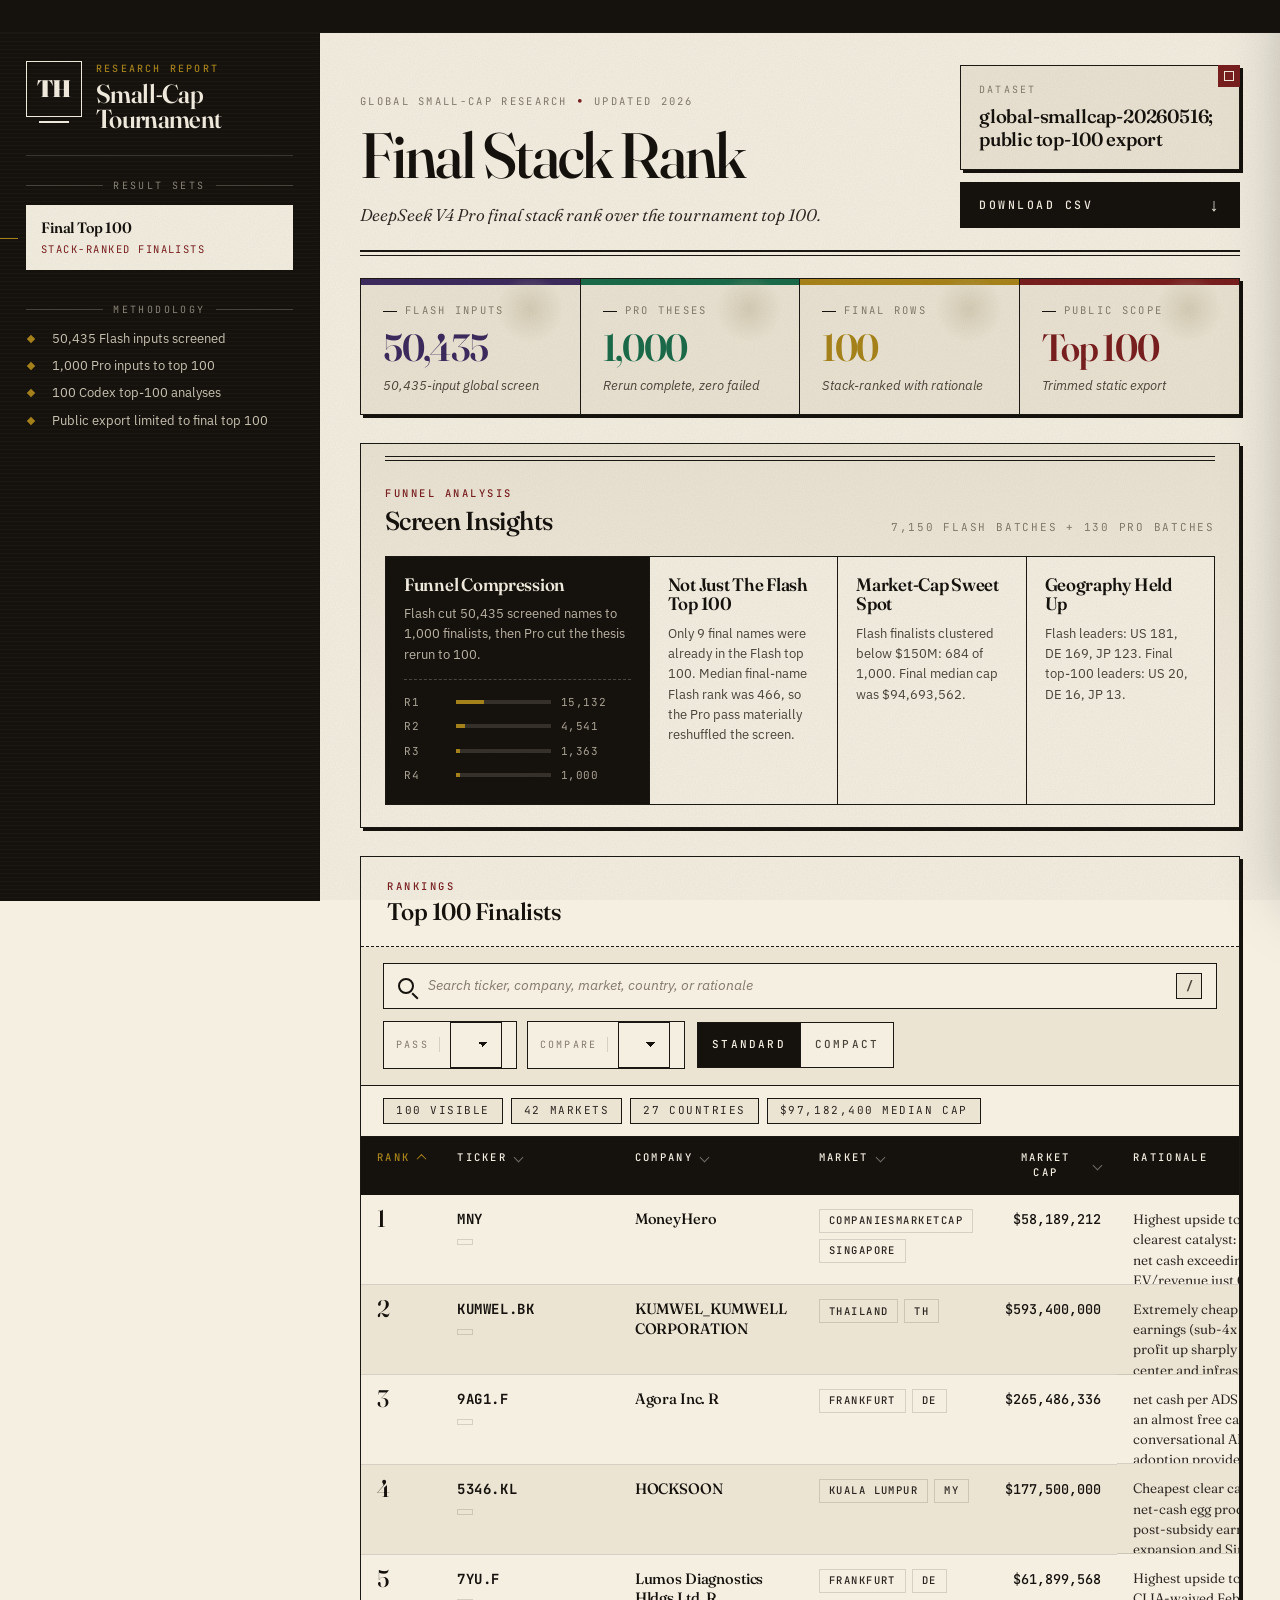
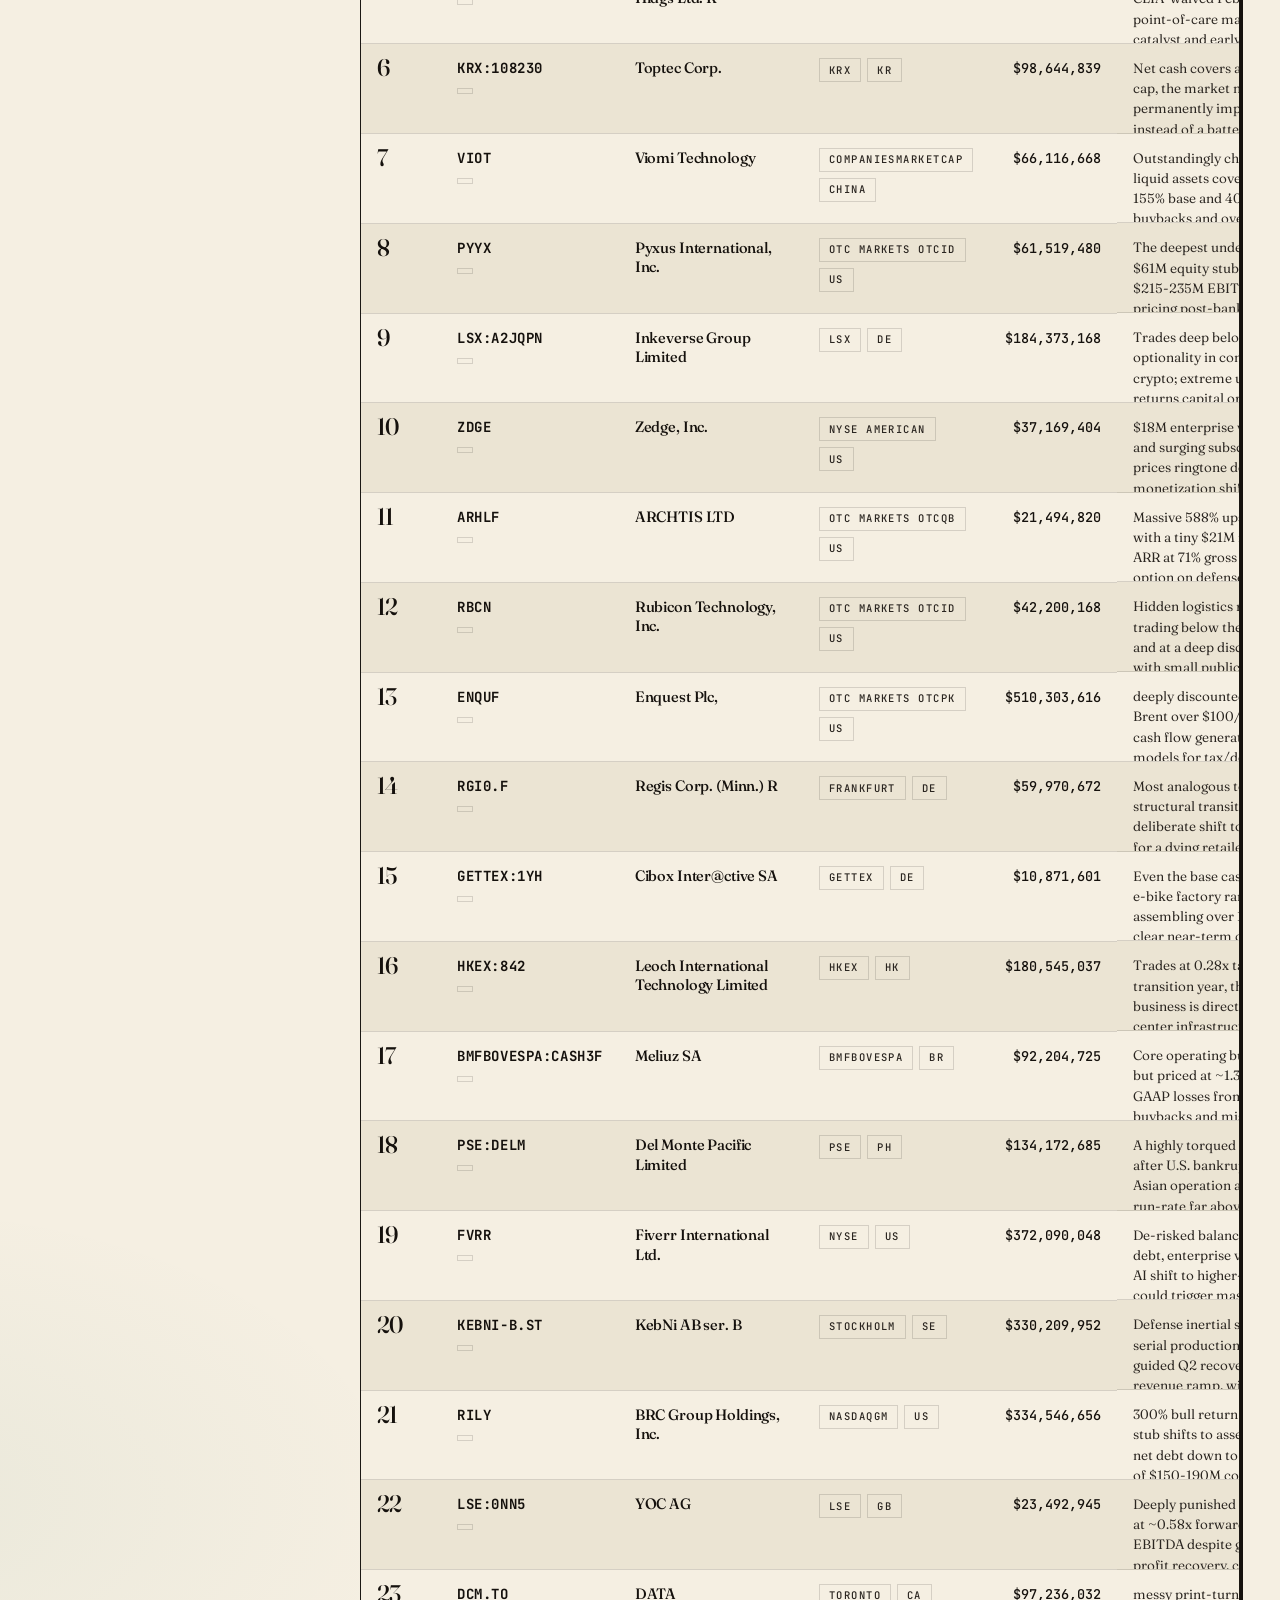
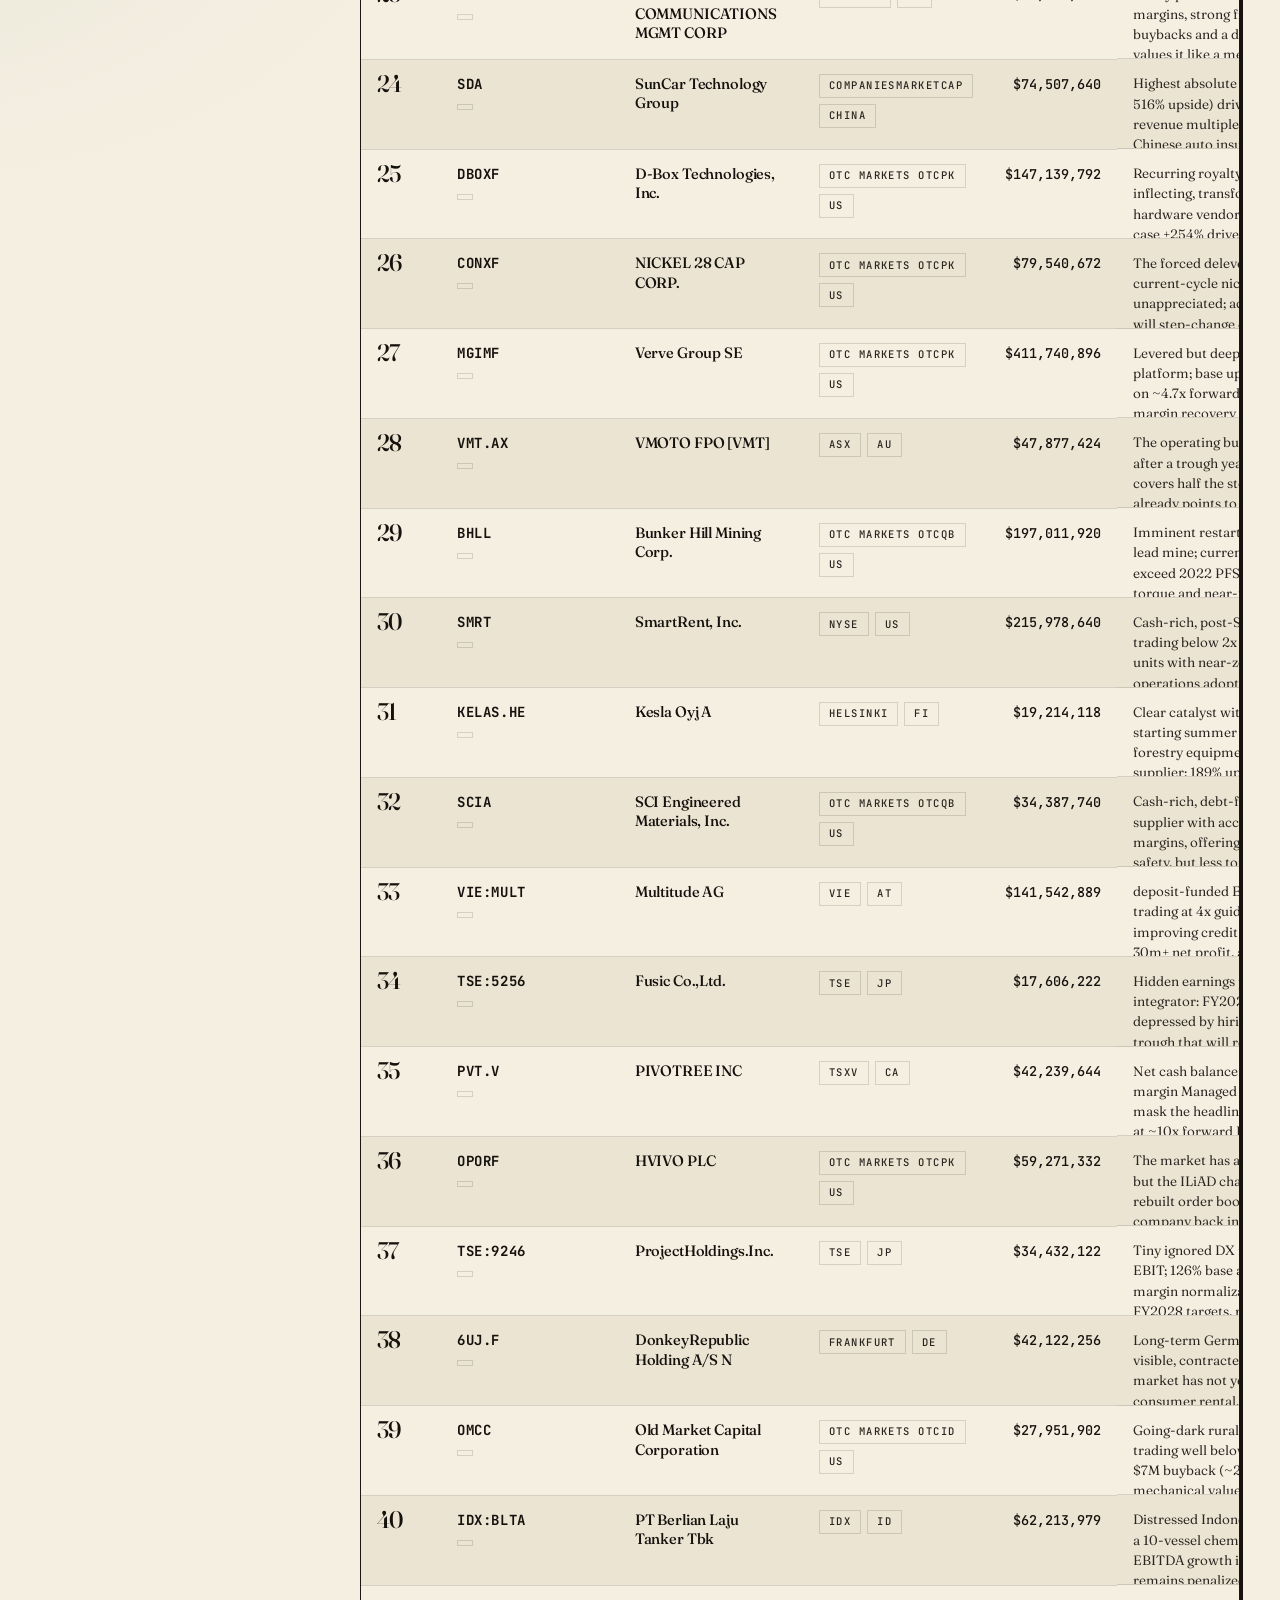
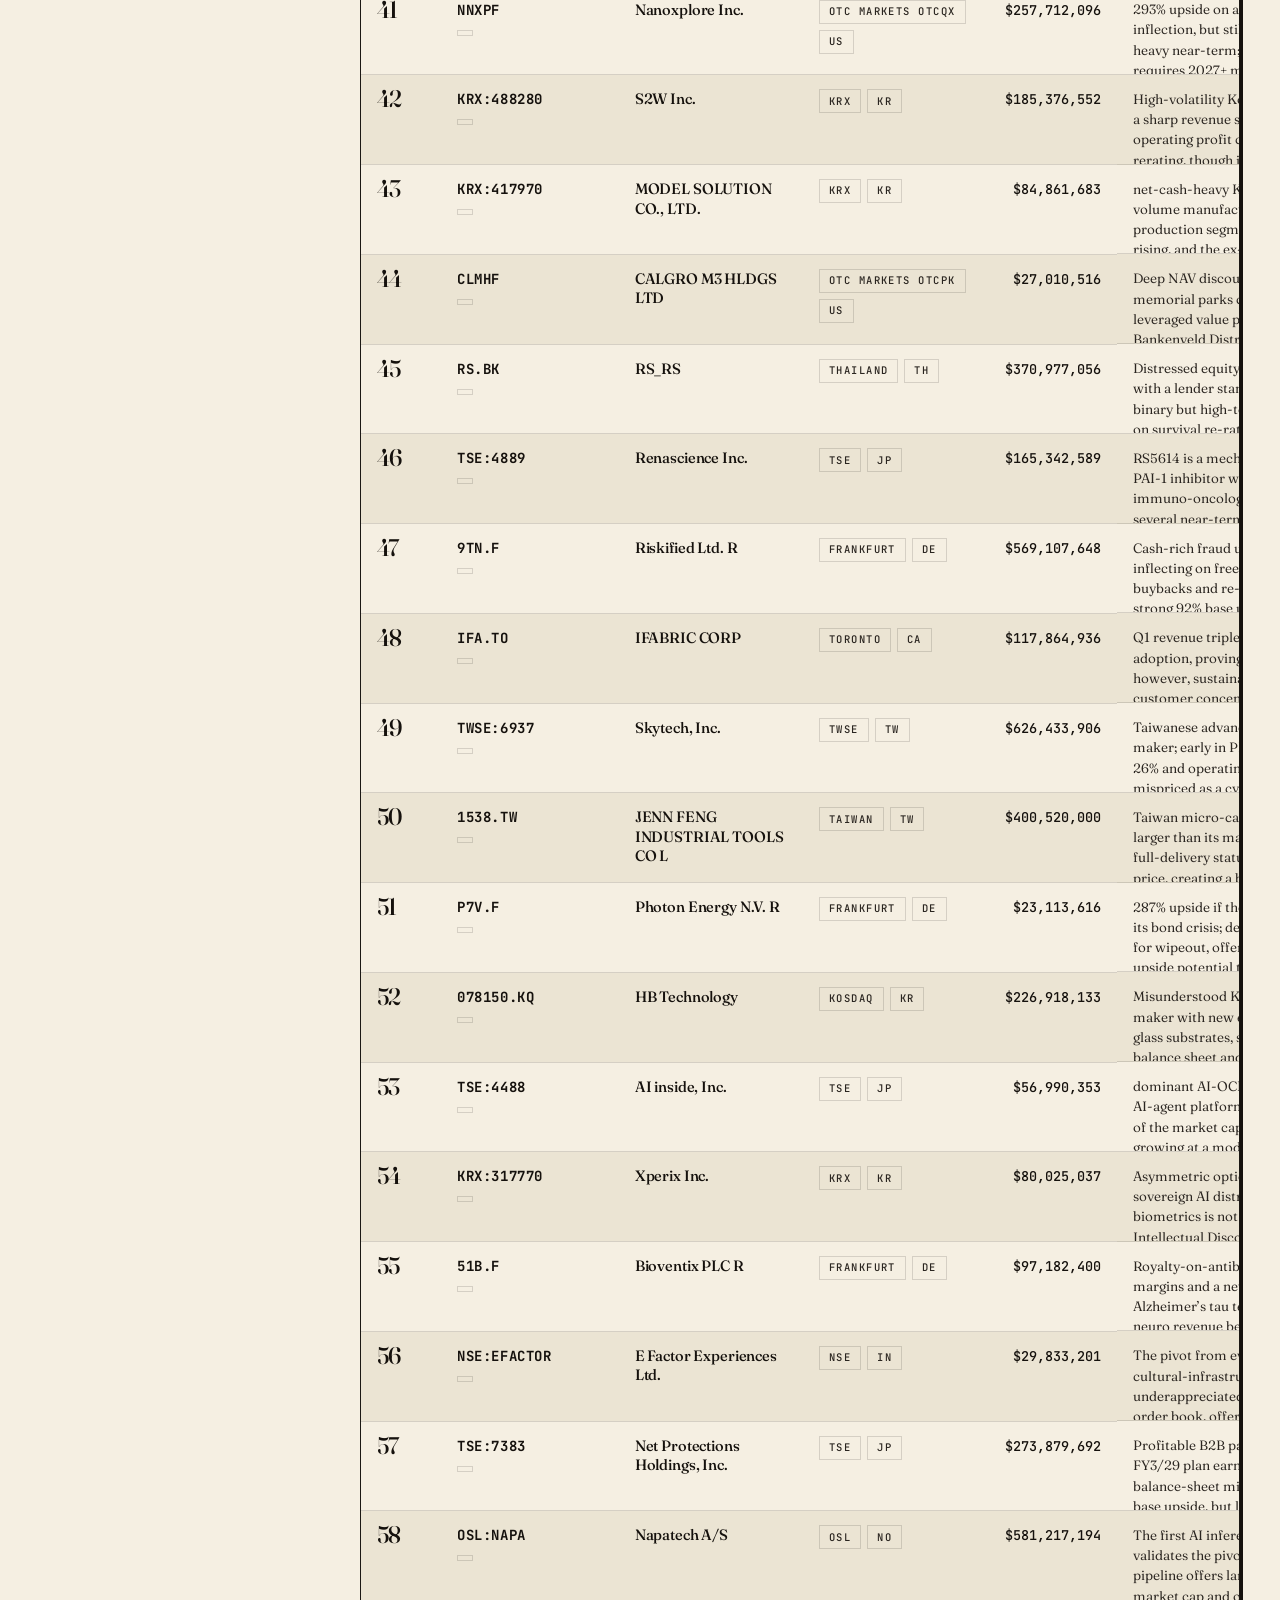
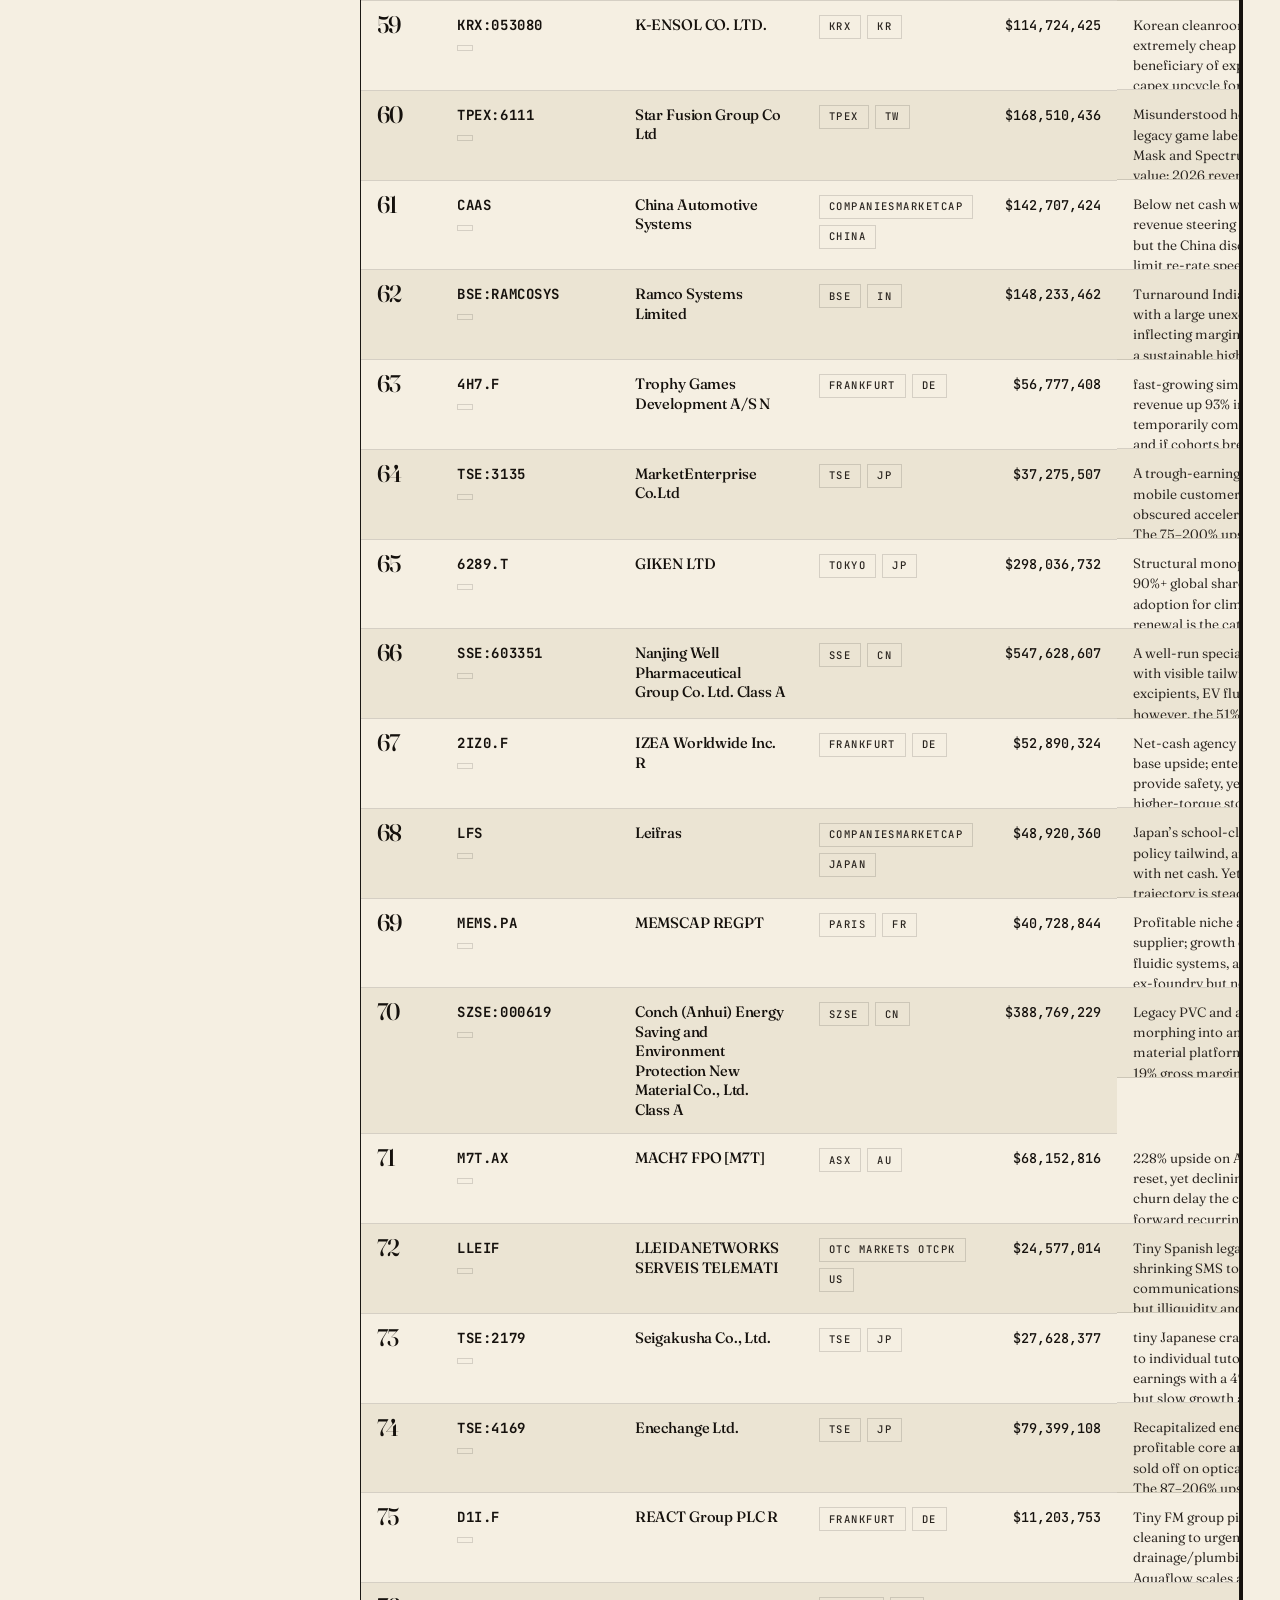
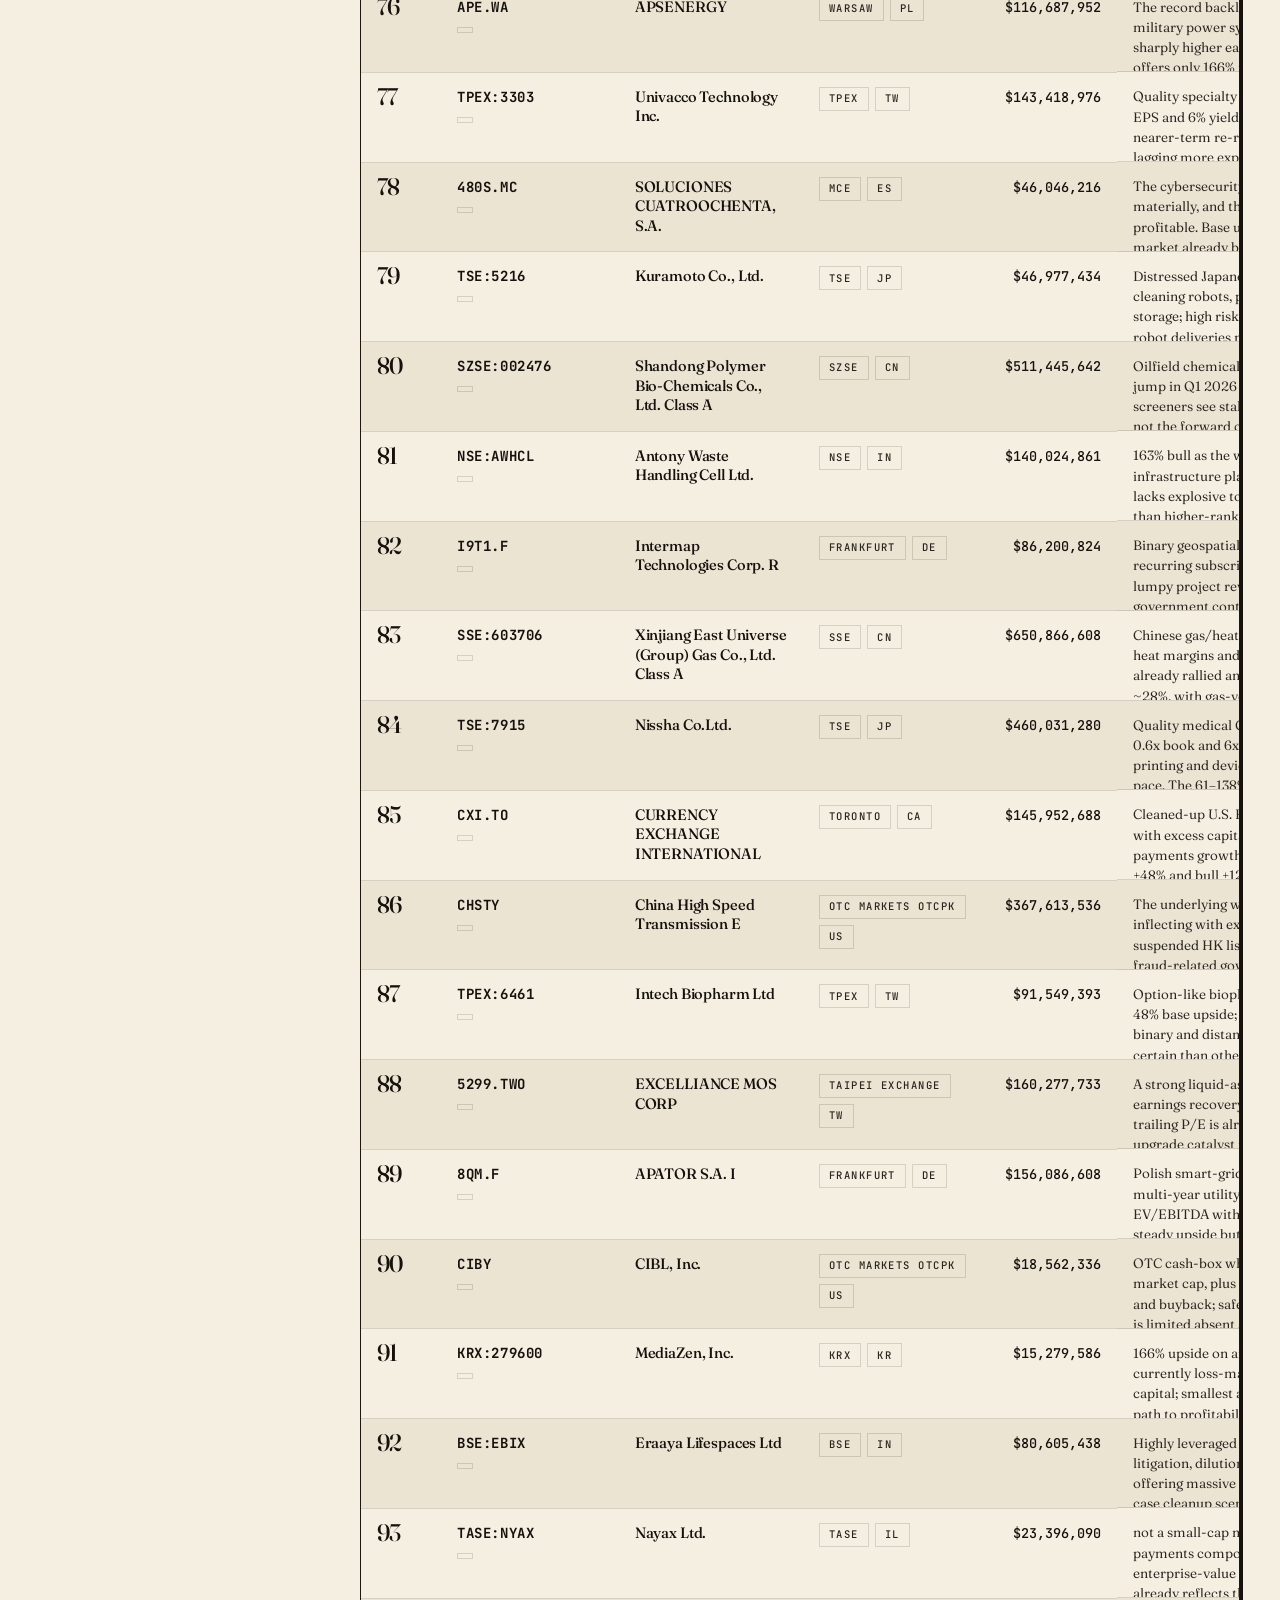
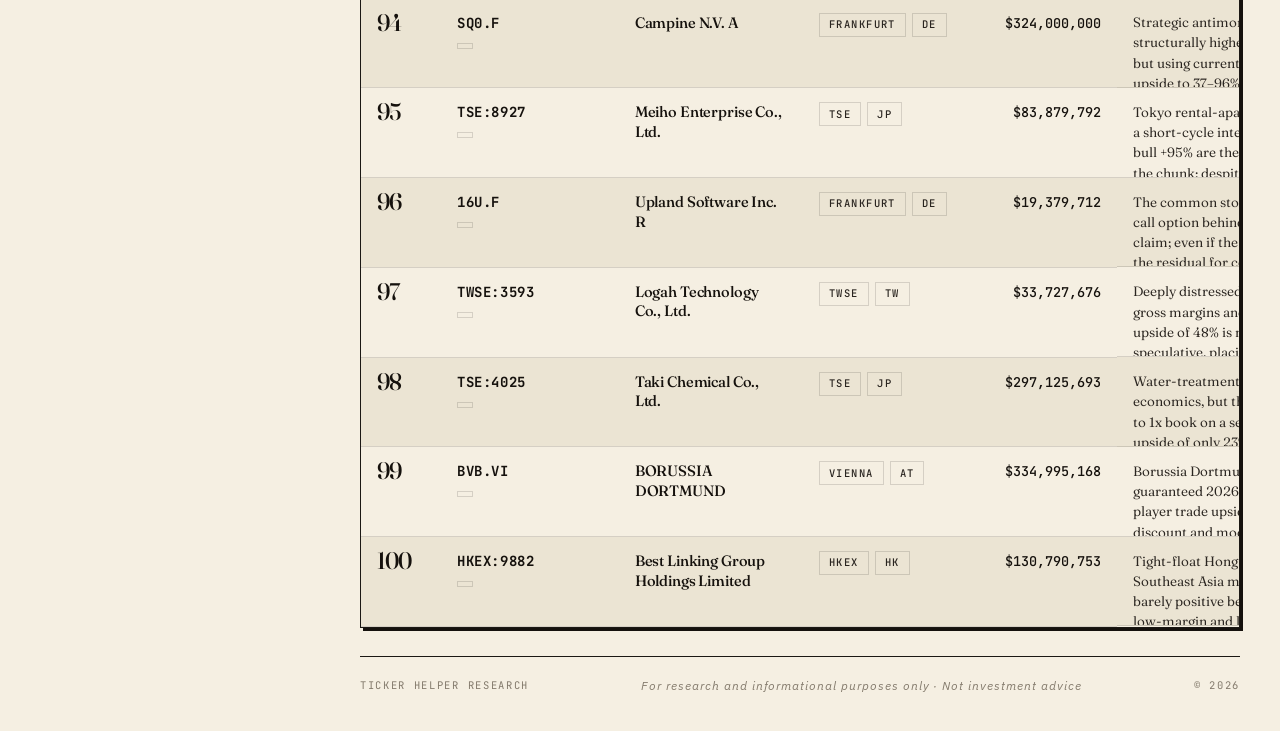
==== commit 96d08469: "Fix table layout, dropdowns, and dual-scroll - Rationale column now claims leftover horizontal space" ====
--- a/index.html
+++ b/index.html
@@ -11,7 +11,7 @@
       href="https://fonts.googleapis.com/css2?family=Fraunces:opsz,wght,SOFT,WONK@9..144,300..900,0..100,0..1&family=IBM+Plex+Sans:wght@300;400;500;600;700&family=JetBrains+Mono:wght@400;500;700&display=swap"
       rel="stylesheet"
     />
-    <link rel="stylesheet" href="./assets/results_dashboard.css?v=20260517a" />
+    <link rel="stylesheet" href="./assets/results_dashboard.css?v=20260518a" />
   </head>
   <body>
     <div class="grain" aria-hidden="true"></div>
@@ -199,6 +199,6 @@
         "publicMode": true
 };
     </script>
-    <script src="./assets/results_dashboard.js?v=20260517a"></script>
+    <script src="./assets/results_dashboard.js?v=20260518a"></script>
   </body>
 </html>
--- a/assets/results_dashboard.css
+++ b/assets/results_dashboard.css
@@ -795,32 +795,48 @@
 
 .pass-controls {
   display: flex;
-  gap: 8px;
+  gap: 10px;
+  align-items: stretch;
+  flex-wrap: wrap;
+}
+.pass-controls label {
+  display: inline-grid;
+  grid-template-columns: auto 1fr;
   align-items: center;
-  flex-wrap: wrap;
-}
-.pass-controls label {
-  display: inline-flex;
-  align-items: center;
-  gap: 6px;
+  gap: 10px;
   min-height: 46px;
-  padding: 0 10px;
+  padding: 0 14px 0 12px;
   border: 1px solid var(--rule);
   background: var(--paper);
-}
-.pass-controls span {
+  cursor: pointer;
+  transition: border-color 140ms ease, box-shadow 140ms ease;
+}
+.pass-controls label:hover { border-color: var(--ink); }
+.pass-controls label:focus-within {
+  border-color: var(--ink);
+  box-shadow: 2px 2px 0 var(--ink);
+}
+.pass-controls label > span {
   font-family: "JetBrains Mono", monospace;
   font-size: 10px;
-  letter-spacing: 0.16em;
+  letter-spacing: 0.22em;
   text-transform: uppercase;
   color: var(--ink-mute);
+  padding-right: 10px;
+  border-right: 1px solid var(--rule-hair);
 }
 .pass-controls select {
-  max-width: 190px;
   min-height: 0;
   border: 0;
-  padding-left: 0;
+  padding: 0 22px 0 0;
   background-color: transparent;
+  font-family: "IBM Plex Sans", sans-serif;
+  font-size: 12.5px;
+  font-weight: 500;
+  letter-spacing: 0;
+  text-transform: none;
+  color: var(--ink);
+  max-width: 220px;
 }
 
 .segmented {
@@ -866,11 +882,7 @@
 }
 
 .toolbar .pass-controls select {
-  min-height: 0;
-  border: 0;
-  padding: 0 22px 0 0;
-  background-color: transparent;
-  max-width: 190px;
+  /* inherit pass-controls select styling */
 }
 
 .table-summary {
@@ -969,16 +981,15 @@
 
 .table-wrap {
   border-top: 1px solid var(--rule);
-  overflow: auto;
-  max-height: calc(100vh - 360px);
-  min-height: 460px;
+  /* No internal scroll — let the table flow with the page and let the thead
+     stay sticky against the viewport. Single, body-level scrollbar. */
   background: var(--paper);
 }
 
 table {
   width: 100%;
   border-collapse: collapse;
-  min-width: 1080px;
+  table-layout: auto;
 }
 
 th, td {
@@ -991,8 +1002,8 @@
 
 th {
   position: sticky;
-  top: 0;
-  z-index: 1;
+  top: 32px; /* sit below the fixed ticker tape */
+  z-index: 5;
   background: var(--ink);
   color: var(--paper);
   font-family: "JetBrains Mono", monospace;
@@ -1075,17 +1086,17 @@
 }
 
 .rank {
-  width: 92px;
+  width: 68px;
   font-family: "Fraunces", serif;
   font-variation-settings: "opsz" 144, "wght" 500;
-  font-size: 26px;
+  font-size: 24px;
   letter-spacing: -0.04em;
   color: var(--ink);
   line-height: 1;
   padding-top: 12px;
 }
 
-.ticker-cell { min-width: 160px; }
+.ticker-cell { min-width: 120px; white-space: nowrap; }
 .ticker {
   display: block;
   color: var(--ink);
@@ -1106,7 +1117,7 @@
   text-transform: uppercase;
 }
 
-.company-cell { min-width: 240px; max-width: 320px; }
+.company-cell { min-width: 180px; max-width: 260px; }
 .company-name {
   display: block;
   font-family: "Fraunces", serif;
@@ -1134,7 +1145,8 @@
 }
 
 .value-cell {
-  min-width: 150px;
+  min-width: 120px;
+  white-space: nowrap;
   text-align: right;
   font-family: "JetBrains Mono", monospace;
   font-weight: 500;
@@ -1143,17 +1155,22 @@
 }
 
 .reason {
-  min-width: 380px;
-  max-width: 760px;
+  /* Let the rationale claim the leftover horizontal room. width:100% on the
+     last cell of an auto-layout table tells the engine "give this column
+     whatever space the others didn't claim." */
+  width: 100%;
+  min-width: 320px;
   color: var(--ink-2);
-  line-height: 1.55;
+  line-height: 1.5;
   font-size: 13.5px;
   font-family: "Fraunces", serif;
   font-variation-settings: "opsz" 14, "wght" 360;
   display: -webkit-box;
   overflow: hidden;
   -webkit-box-orient: vertical;
-  -webkit-line-clamp: 2;
+  -webkit-line-clamp: 3;
+  word-break: break-word;
+  overflow-wrap: anywhere;
 }
 
 /* Sticky-left columns removed: caused overlap with company column at full
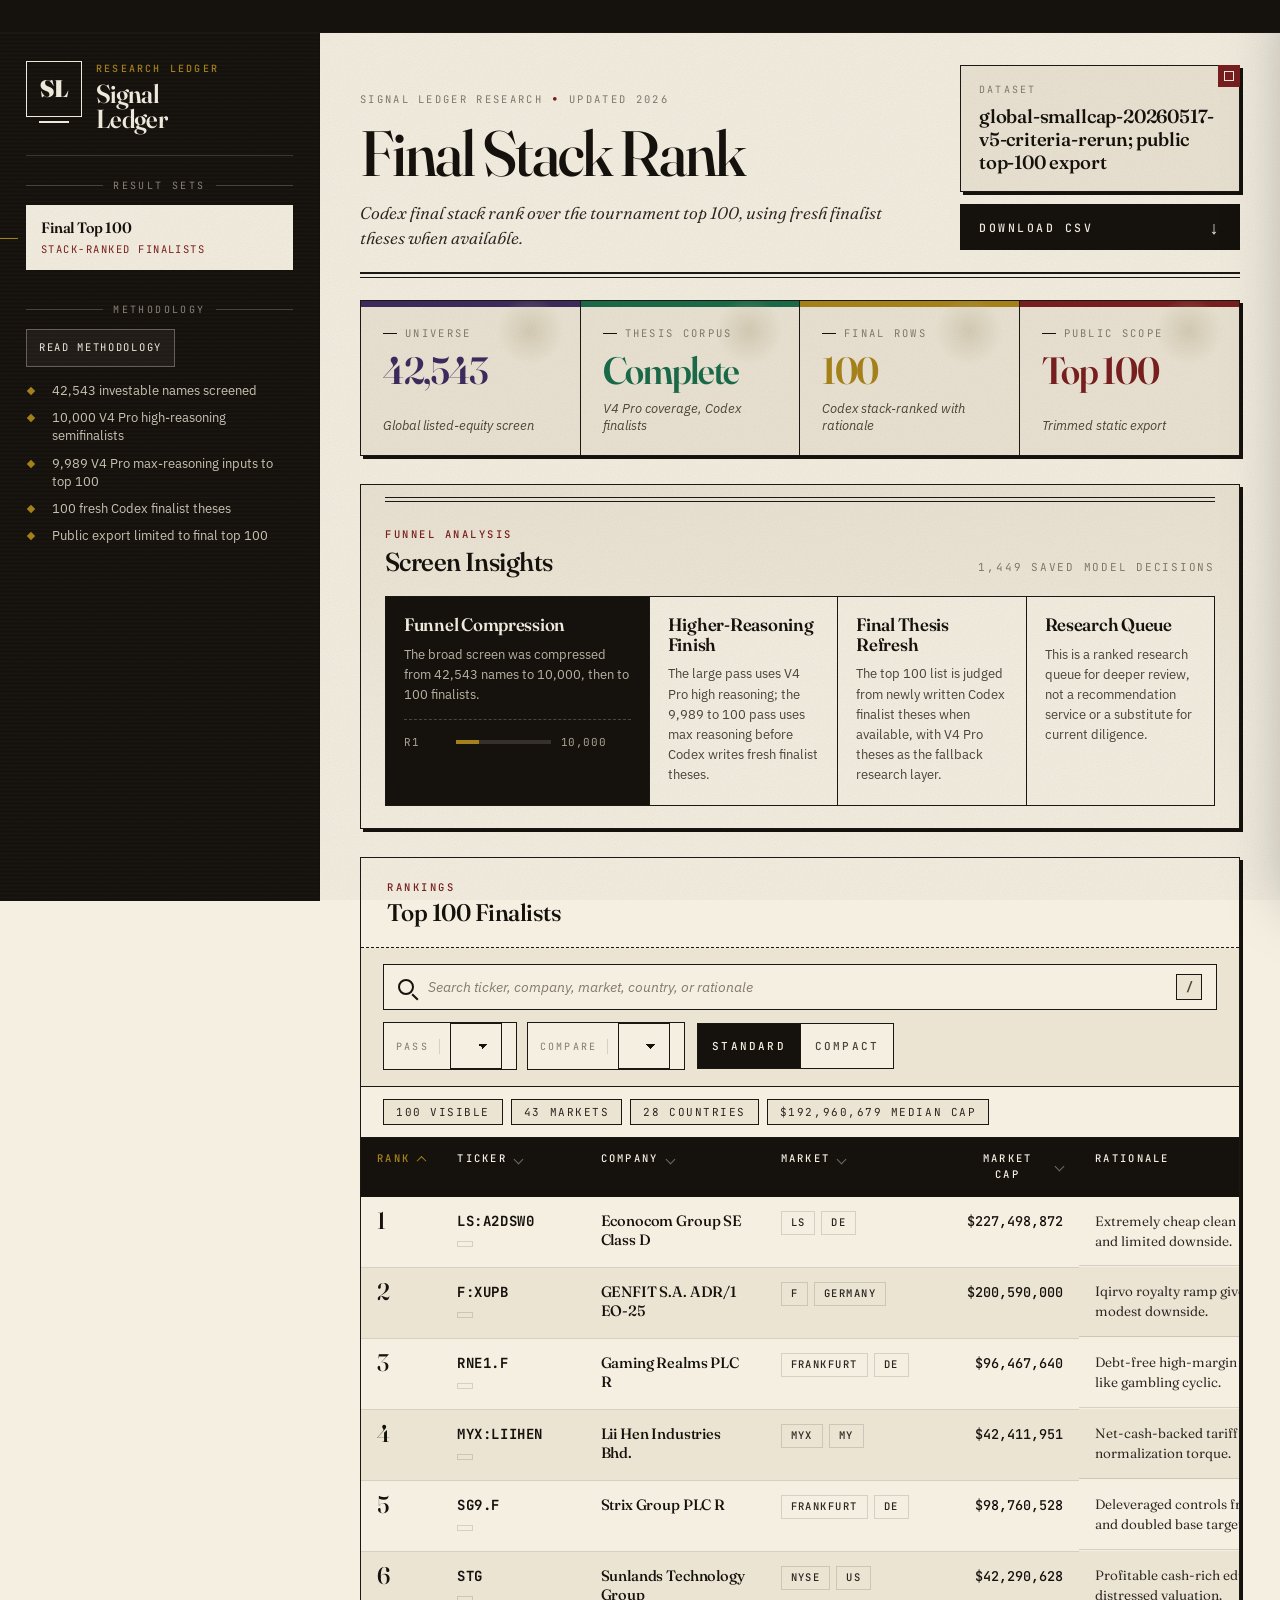
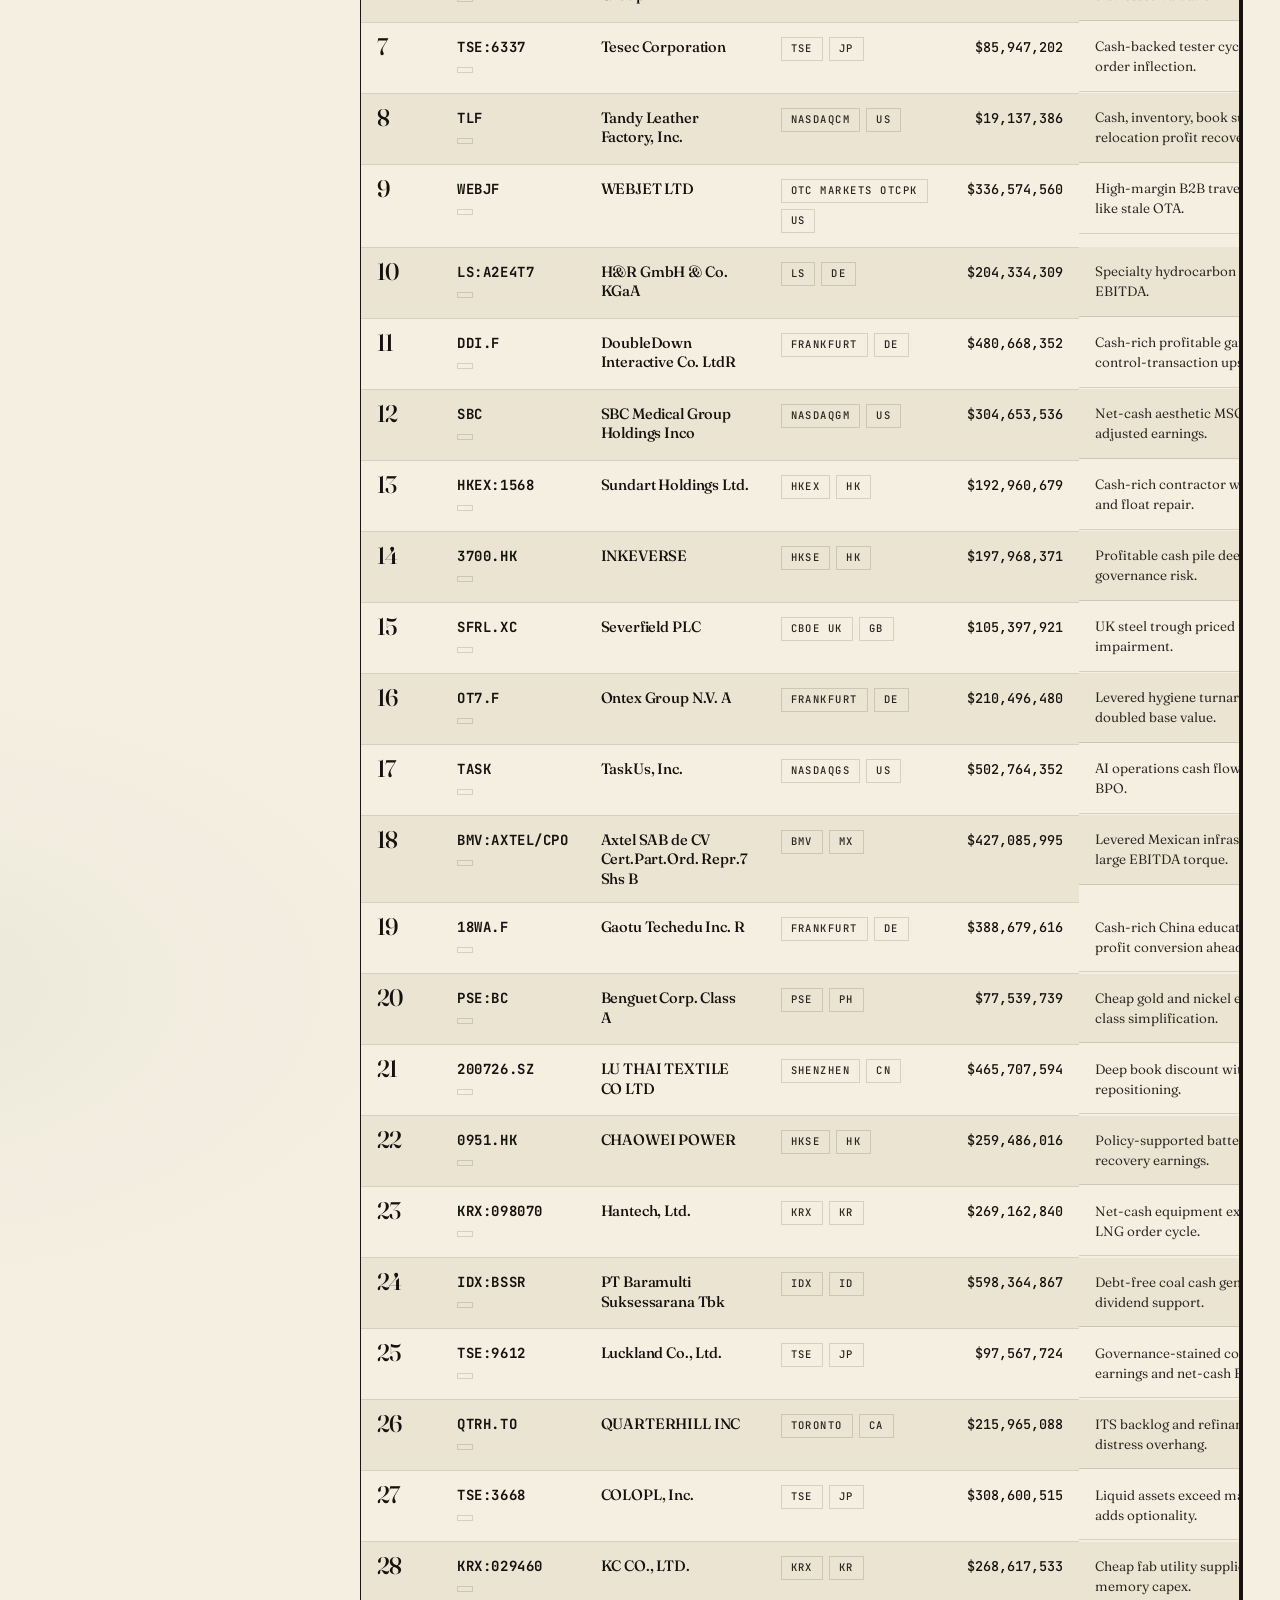
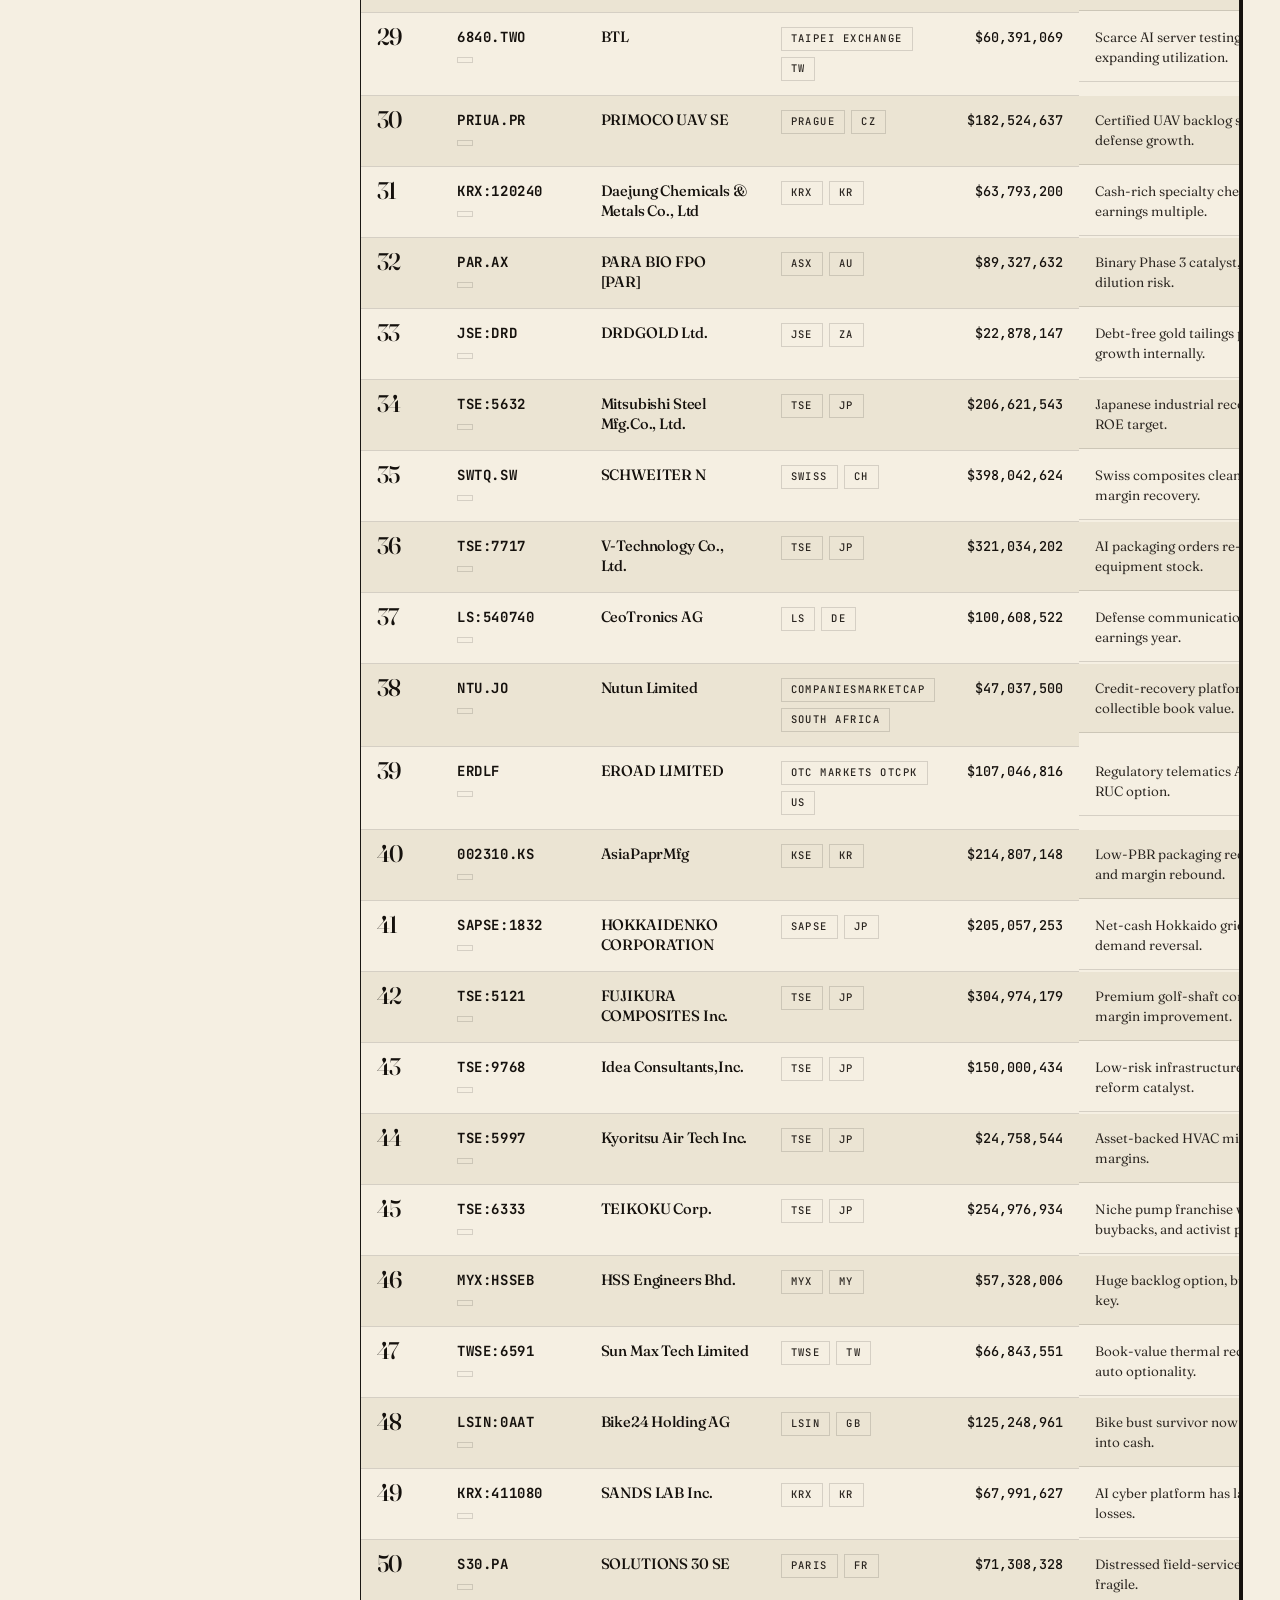
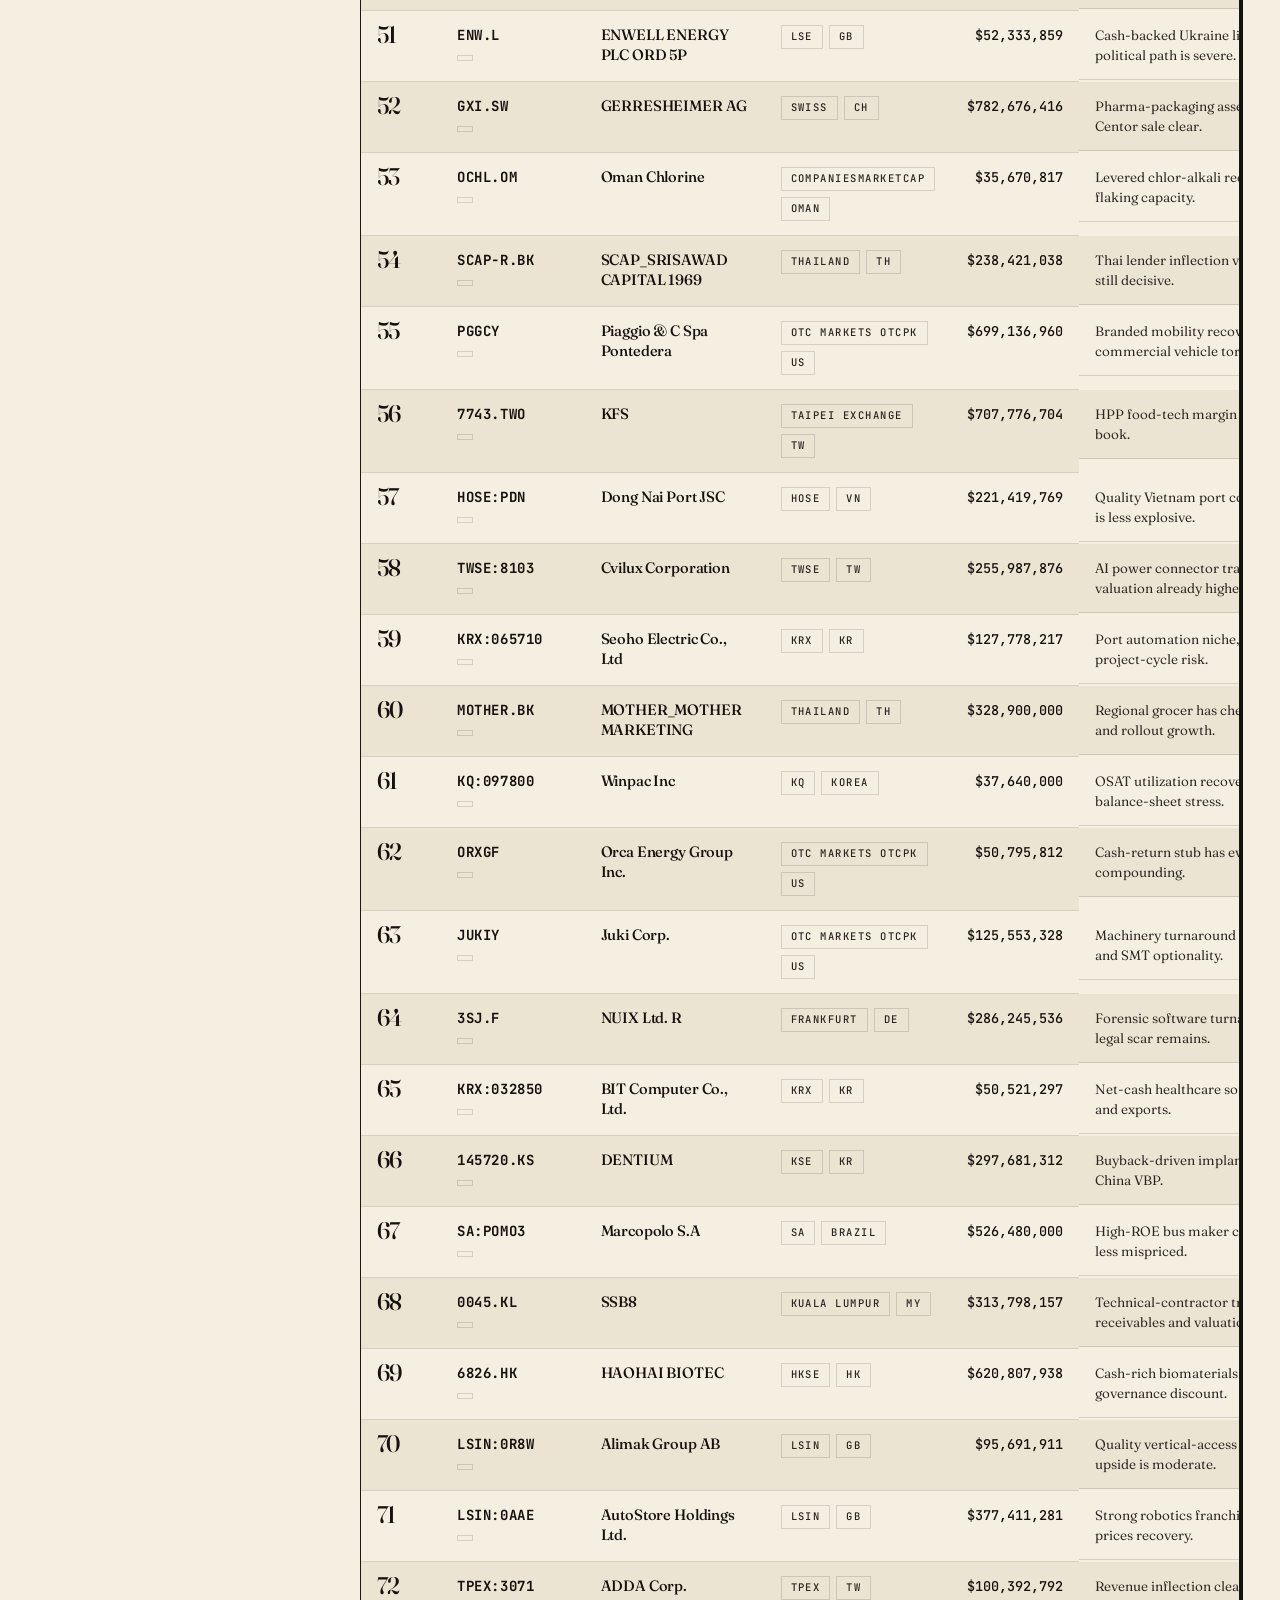
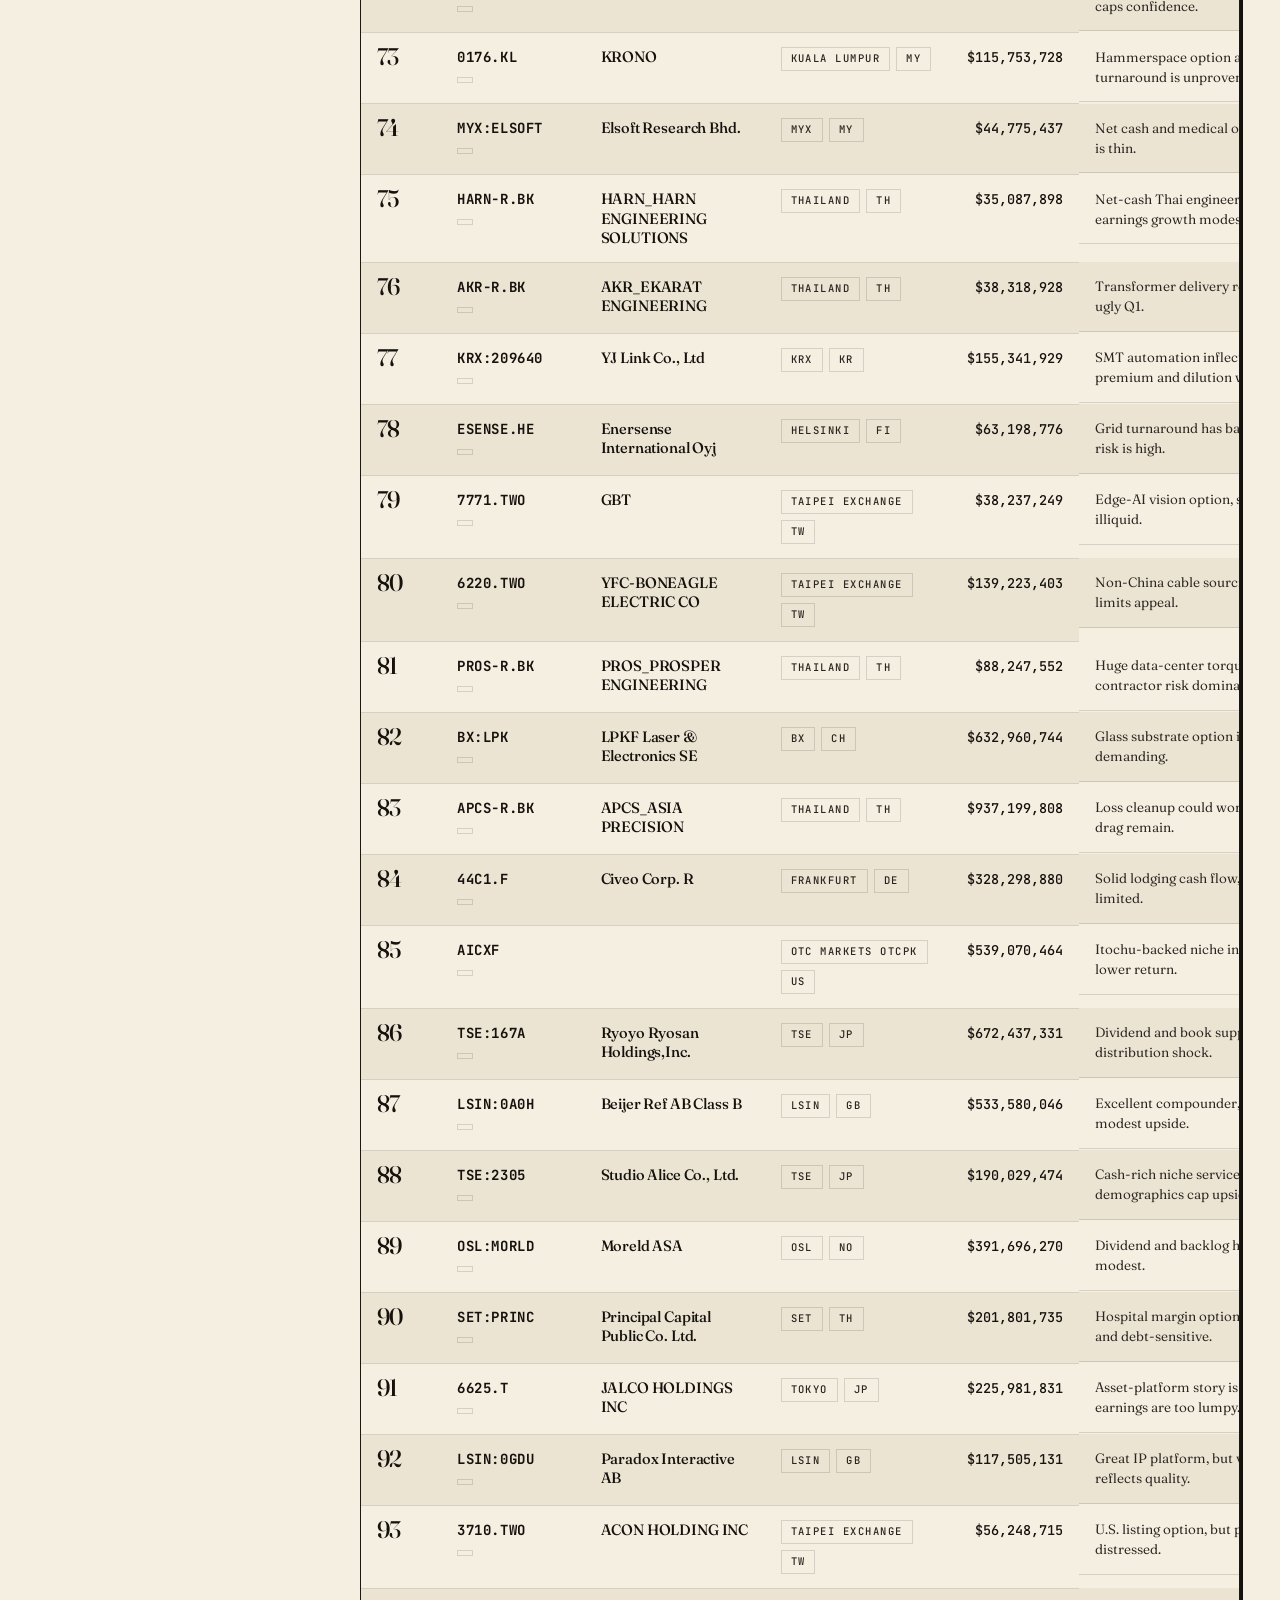
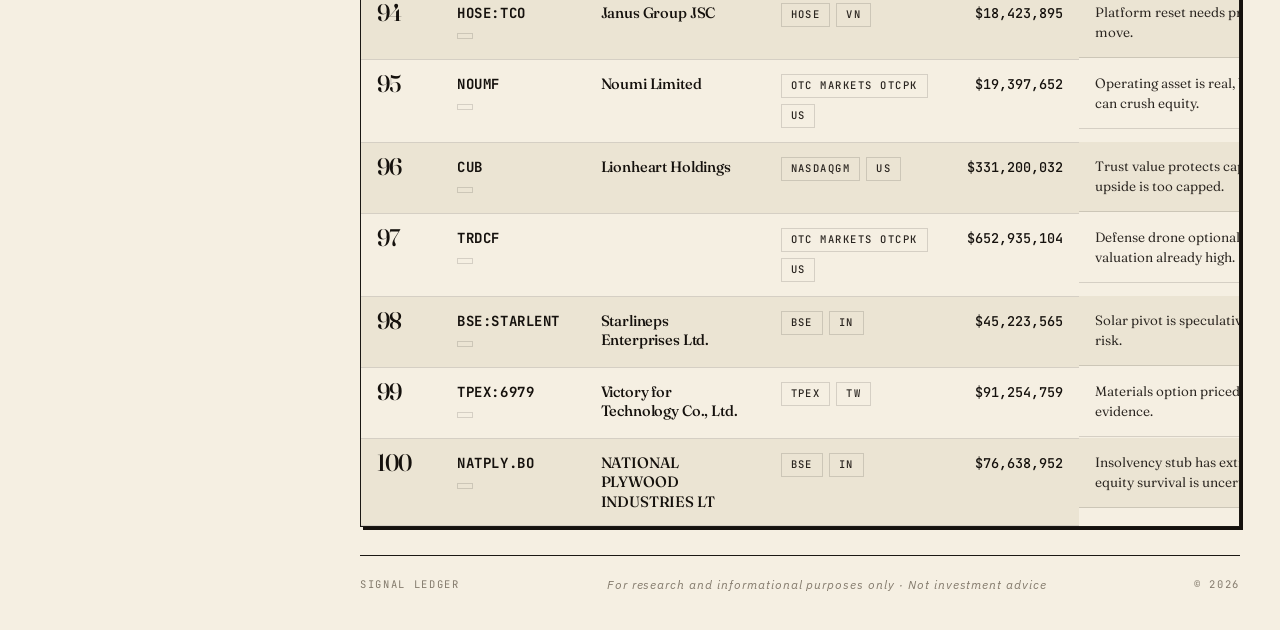
==== commit eaada80e: "Eliminate dual scrollbars - Drop .table-wrap inner overflow:auto + max-height entirely so the page  " ====
--- a/index.html
+++ b/index.html
@@ -3,7 +3,7 @@
   <head>
     <meta charset="UTF-8" />
     <meta name="viewport" content="width=device-width, initial-scale=1.0" />
-    <title>Small-Cap Tournament — Ticker Helper Research</title>
+    <title>Signal Ledger - Global Small-Cap Top 100</title>
     <link rel="icon" href="data:," />
     <link rel="preconnect" href="https://fonts.googleapis.com" />
     <link rel="preconnect" href="https://fonts.gstatic.com" crossorigin />
@@ -11,18 +11,18 @@
       href="https://fonts.googleapis.com/css2?family=Fraunces:opsz,wght,SOFT,WONK@9..144,300..900,0..100,0..1&family=IBM+Plex+Sans:wght@300;400;500;600;700&family=JetBrains+Mono:wght@400;500;700&display=swap"
       rel="stylesheet"
     />
-    <link rel="stylesheet" href="./assets/results_dashboard.css?v=20260518a" />
+    <link rel="stylesheet" href="./assets/results_dashboard.css?v=20260518c" />
   </head>
   <body>
     <div class="grain" aria-hidden="true"></div>
 
     <div class="tape" aria-hidden="true">
       <div class="tape-track" id="tape-track">
-        <span class="tape-item">Ticker Helper · Global Small-Cap Tournament · 2026</span>
-        <span class="tape-item">50,435 inputs screened</span>
-        <span class="tape-item">1,000 Pro theses</span>
-        <span class="tape-item">100 finalists ranked</span>
-        <span class="tape-item">DeepSeek V4 Flash → Pro elimination</span>
+        <span class="tape-item">Signal Ledger · Global Small-Cap Top 100 · 2026</span>
+        <span class="tape-item">Global public-equity universe</span>
+        <span class="tape-item">V4 Pro thesis coverage</span>
+        <span class="tape-item">Codex finalist theses</span>
+        <span class="tape-item">Final top 100 stack rank</span>
       </div>
     </div>
 
@@ -30,12 +30,12 @@
       <aside class="rail" aria-label="Dashboard navigation">
         <div class="brand">
           <div class="brand-mark" aria-hidden="true">
-            <span class="brand-glyph">TH</span>
+              <span class="brand-glyph">SL</span>
             <span class="brand-rule"></span>
           </div>
           <div class="brand-text">
-            <p class="eyebrow">Research Report</p>
-            <h1>Small-Cap<br />Tournament</h1>
+            <p class="eyebrow">Research Ledger</p>
+            <h1>Signal<br />Ledger</h1>
           </div>
         </div>
 
@@ -44,6 +44,7 @@
 
         <div class="rail-section">
           <p class="rail-divider"><span>Methodology</span></p>
+          <a class="method-link" href="./methodology.html">Read Methodology</a>
           <div class="audit-list" id="audit-list">
             <div class="audit-item">
               <span class="audit-dot"></span>
@@ -57,7 +58,7 @@
         <header class="page-head">
           <div class="title-block">
             <p class="masthead-meta">
-              <span>Global Small-Cap Research</span>
+              <span>Signal Ledger Research</span>
               <span class="dot">●</span>
               <span id="report-date">Updated 2026</span>
             </p>
@@ -162,7 +163,7 @@
         </section>
 
         <footer class="colophon">
-          <span>Ticker Helper Research</span>
+          <span>Signal Ledger</span>
           <span>For research and informational purposes only · Not investment advice</span>
           <span id="footer-stamp">© 2026</span>
         </footer>
@@ -191,6 +192,7 @@
       window.RESULTS_DASHBOARD_CONFIG = {
         "mode": "static",
         "apiBase": "./data",
+        "defaultTournament": "global-smallcap-20260517-v5-criteria-rerun",
         "defaultStage": "final_top100",
         "stages": [
                 "final_top100"
@@ -199,6 +201,6 @@
         "publicMode": true
 };
     </script>
-    <script src="./assets/results_dashboard.js?v=20260518a"></script>
+    <script src="./assets/results_dashboard.js?v=20260518c"></script>
   </body>
 </html>
--- a/assets/results_dashboard.css
+++ b/assets/results_dashboard.css
@@ -126,14 +126,25 @@
 .rail {
   position: sticky;
   top: 32px;
-  height: calc(100vh - 32px);
-  overflow: auto;
+  /* max-height + overflow only kicks in when content actually exceeds the
+     viewport — short rails do NOT show a phantom scrollbar. */
+  max-height: calc(100vh - 32px);
+  overflow-y: auto;
   background: var(--ink);
   color: var(--paper);
   padding: 28px 26px 26px;
   border-right: 1px solid var(--ink);
   background-image:
     repeating-linear-gradient(180deg, rgba(255,255,255,0.025) 0 1px, transparent 1px 4px);
+  /* Style the scrollbar to be invisible/thin against the dark rail */
+  scrollbar-width: thin;
+  scrollbar-color: rgba(239, 231, 211, 0.18) transparent;
+}
+.rail::-webkit-scrollbar { width: 6px; }
+.rail::-webkit-scrollbar-track { background: transparent; }
+.rail::-webkit-scrollbar-thumb {
+  background: rgba(239, 231, 211, 0.18);
+  border-radius: 0;
 }
 
 .brand {
@@ -265,6 +276,25 @@
 .rail-section { padding-top: 6px; }
 
 .audit-list { display: grid; gap: 9px; }
+.method-link {
+  display: inline-flex;
+  align-items: center;
+  min-height: 38px;
+  margin: 0 0 14px;
+  padding: 0 12px;
+  border: 1px solid rgba(239, 231, 211, 0.34);
+  color: var(--paper);
+  background: rgba(239, 231, 211, 0.05);
+  font-family: "JetBrains Mono", monospace;
+  font-size: 10.5px;
+  letter-spacing: 0.16em;
+  text-transform: uppercase;
+  text-decoration: none;
+}
+.method-link:hover {
+  background: var(--paper);
+  color: var(--ink);
+}
 .audit-item {
   display: grid;
   grid-template-columns: 14px minmax(0, 1fr);
@@ -1422,6 +1452,102 @@
 
 .empty-state { padding: 28px; color: var(--ink-mute); font-style: italic; }
 
+/* ---------- Methodology page ---------- */
+.methodology-page {
+  padding-top: 0;
+  background:
+    linear-gradient(90deg, var(--ink) 0 34px, transparent 34px),
+    radial-gradient(900px 520px at 82% 12%, rgba(26, 107, 74, 0.09), transparent 62%),
+    radial-gradient(760px 460px at 10% 92%, rgba(122, 31, 31, 0.08), transparent 58%),
+    var(--paper);
+}
+.method-shell {
+  width: min(1120px, calc(100% - 40px));
+  margin: 0 auto;
+  padding: 30px 0 80px;
+}
+.method-nav {
+  min-height: 42px;
+  display: flex;
+  justify-content: space-between;
+  gap: 20px;
+  align-items: center;
+  border-bottom: 1px solid var(--rule);
+  font-family: "JetBrains Mono", monospace;
+  font-size: 11px;
+  letter-spacing: 0.18em;
+  text-transform: uppercase;
+}
+.method-nav a {
+  text-decoration: none;
+  color: var(--oxblood);
+  font-weight: 700;
+}
+.method-nav span { color: var(--ink-mute); }
+.method-hero {
+  max-width: 880px;
+  padding: 82px 0 48px;
+}
+.method-hero h1 {
+  margin: 0;
+  max-width: 820px;
+  font-family: "Fraunces", serif;
+  font-variation-settings: "opsz" 144, "wght" 650;
+  font-size: clamp(52px, 9vw, 104px);
+  line-height: 0.9;
+  letter-spacing: 0;
+}
+.method-hero p:last-child {
+  max-width: 740px;
+  margin: 22px 0 0;
+  font-family: "Fraunces", serif;
+  font-variation-settings: "opsz" 32, "wght" 380;
+  font-size: clamp(19px, 2.3vw, 27px);
+  line-height: 1.34;
+  color: var(--ink-2);
+}
+.method-grid {
+  display: grid;
+  grid-template-columns: repeat(4, minmax(0, 1fr));
+  border: 1px solid var(--rule);
+  background: var(--paper);
+}
+.method-grid article {
+  min-height: 310px;
+  padding: 22px;
+  border-right: 1px solid var(--rule);
+}
+.method-grid article:last-child { border-right: 0; }
+.method-grid span {
+  display: inline-flex;
+  margin-bottom: 42px;
+  font-family: "JetBrains Mono", monospace;
+  font-size: 11px;
+  letter-spacing: 0.2em;
+  color: var(--oxblood);
+}
+.method-grid h2,
+.method-note h2 {
+  margin: 0 0 14px;
+  font-family: "Fraunces", serif;
+  font-variation-settings: "opsz" 72, "wght" 600;
+  font-size: 26px;
+  line-height: 1;
+  letter-spacing: 0;
+}
+.method-grid p,
+.method-note p {
+  margin: 0;
+  color: var(--ink-2);
+  line-height: 1.62;
+}
+.method-note {
+  margin-top: 28px;
+  max-width: 780px;
+  padding: 28px 0 0;
+  border-top: 1px solid var(--rule);
+}
+
 @keyframes rise {
   from { opacity: 0; transform: translateY(8px); }
   to   { opacity: 1; transform: translateY(0); }
@@ -1461,6 +1587,9 @@
   .status-stack { grid-template-columns: 1fr 1fr; }
   .display-headline { font-size: clamp(40px, 9vw, 72px); }
   .workspace::before { display: none; }
+  .method-grid { grid-template-columns: repeat(2, minmax(0,1fr)); }
+  .method-grid article:nth-child(2) { border-right: 0; }
+  .method-grid article:nth-child(-n+2) { border-bottom: 1px solid var(--rule); }
 }
 
 @media (max-width: 760px) {
@@ -1517,6 +1646,17 @@
   .reason { display: grid; -webkit-line-clamp: initial; }
   th:nth-child(1), td:nth-child(1),
   th:nth-child(2), td:nth-child(2) { position: static; left: auto; box-shadow: none; }
+  .methodology-page { background: var(--paper); }
+  .method-shell { width: min(100% - 28px, 720px); padding-bottom: 48px; }
+  .method-hero { padding: 56px 0 34px; }
+  .method-grid { grid-template-columns: 1fr; }
+  .method-grid article {
+    min-height: 0;
+    border-right: 0;
+    border-bottom: 1px solid var(--rule);
+  }
+  .method-grid article:last-child { border-bottom: 0; }
+  .method-grid span { margin-bottom: 20px; }
 }
 
 @media (max-width: 520px) {
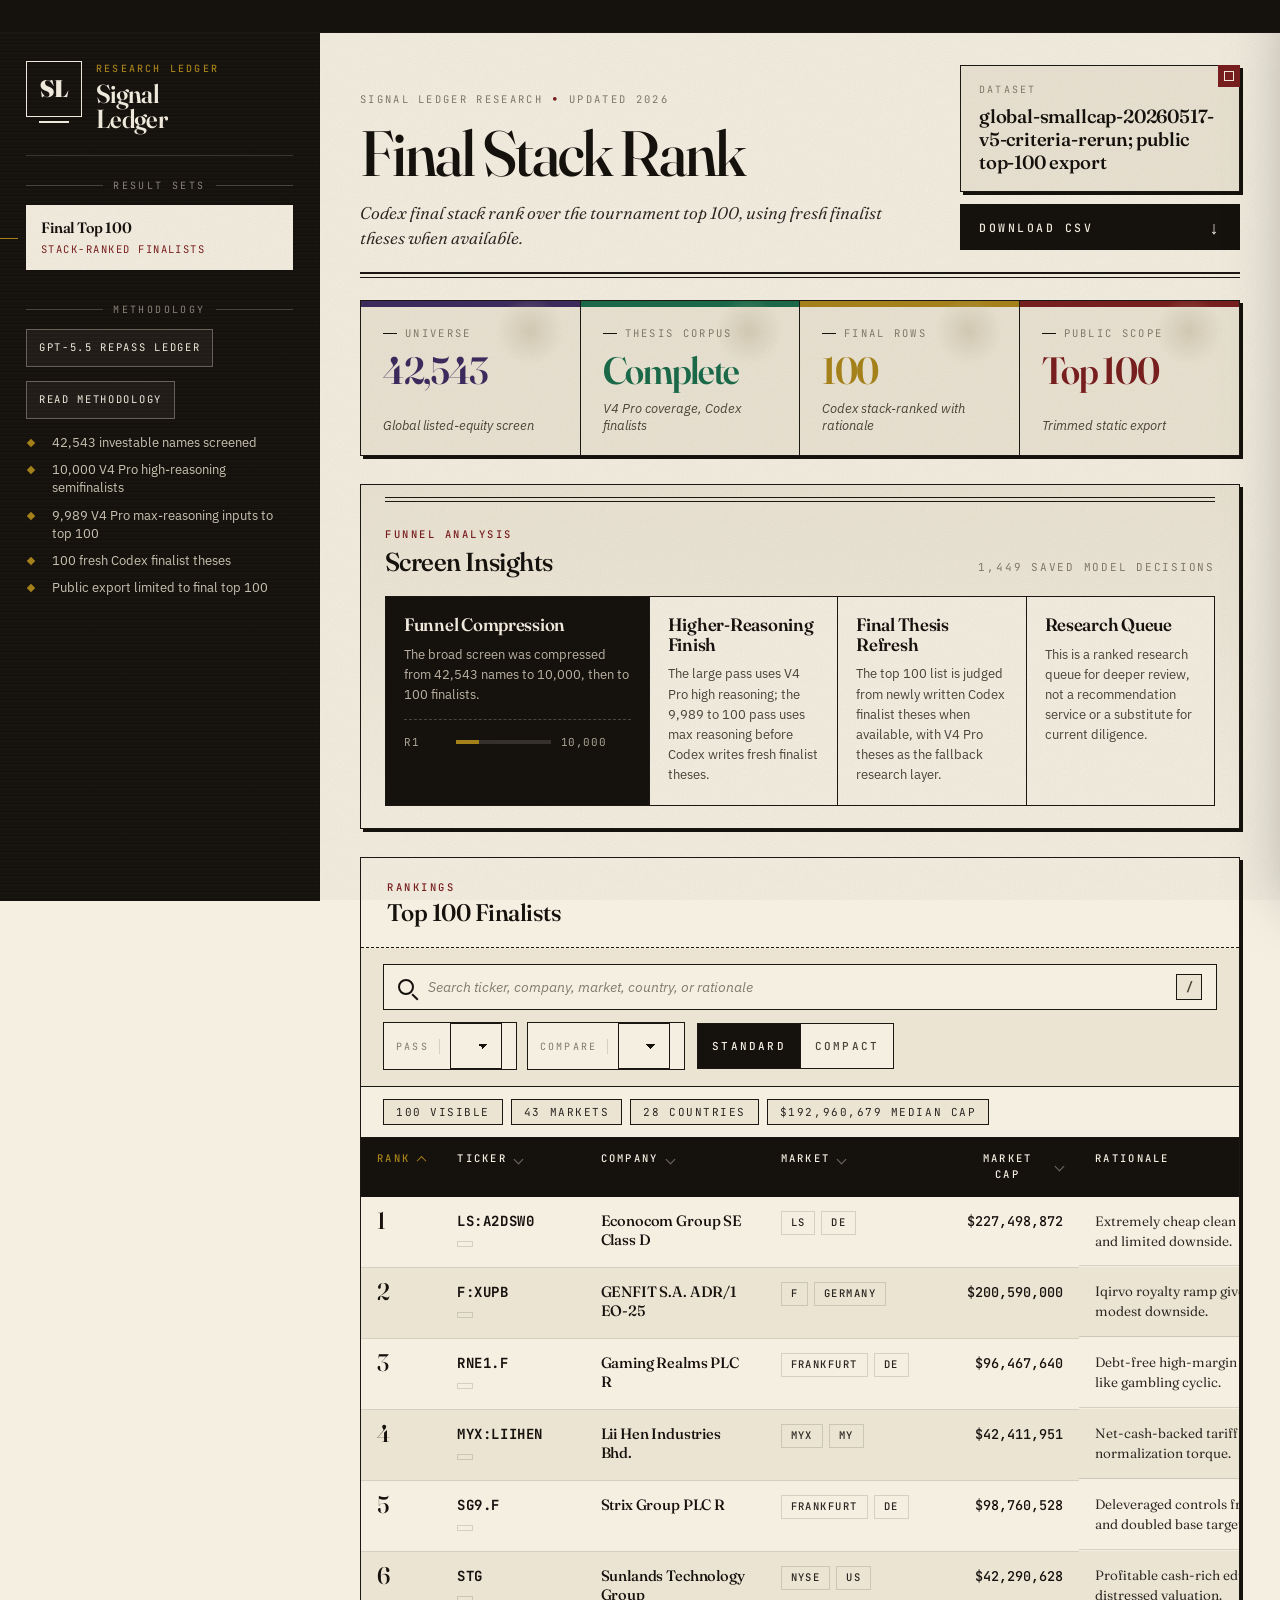
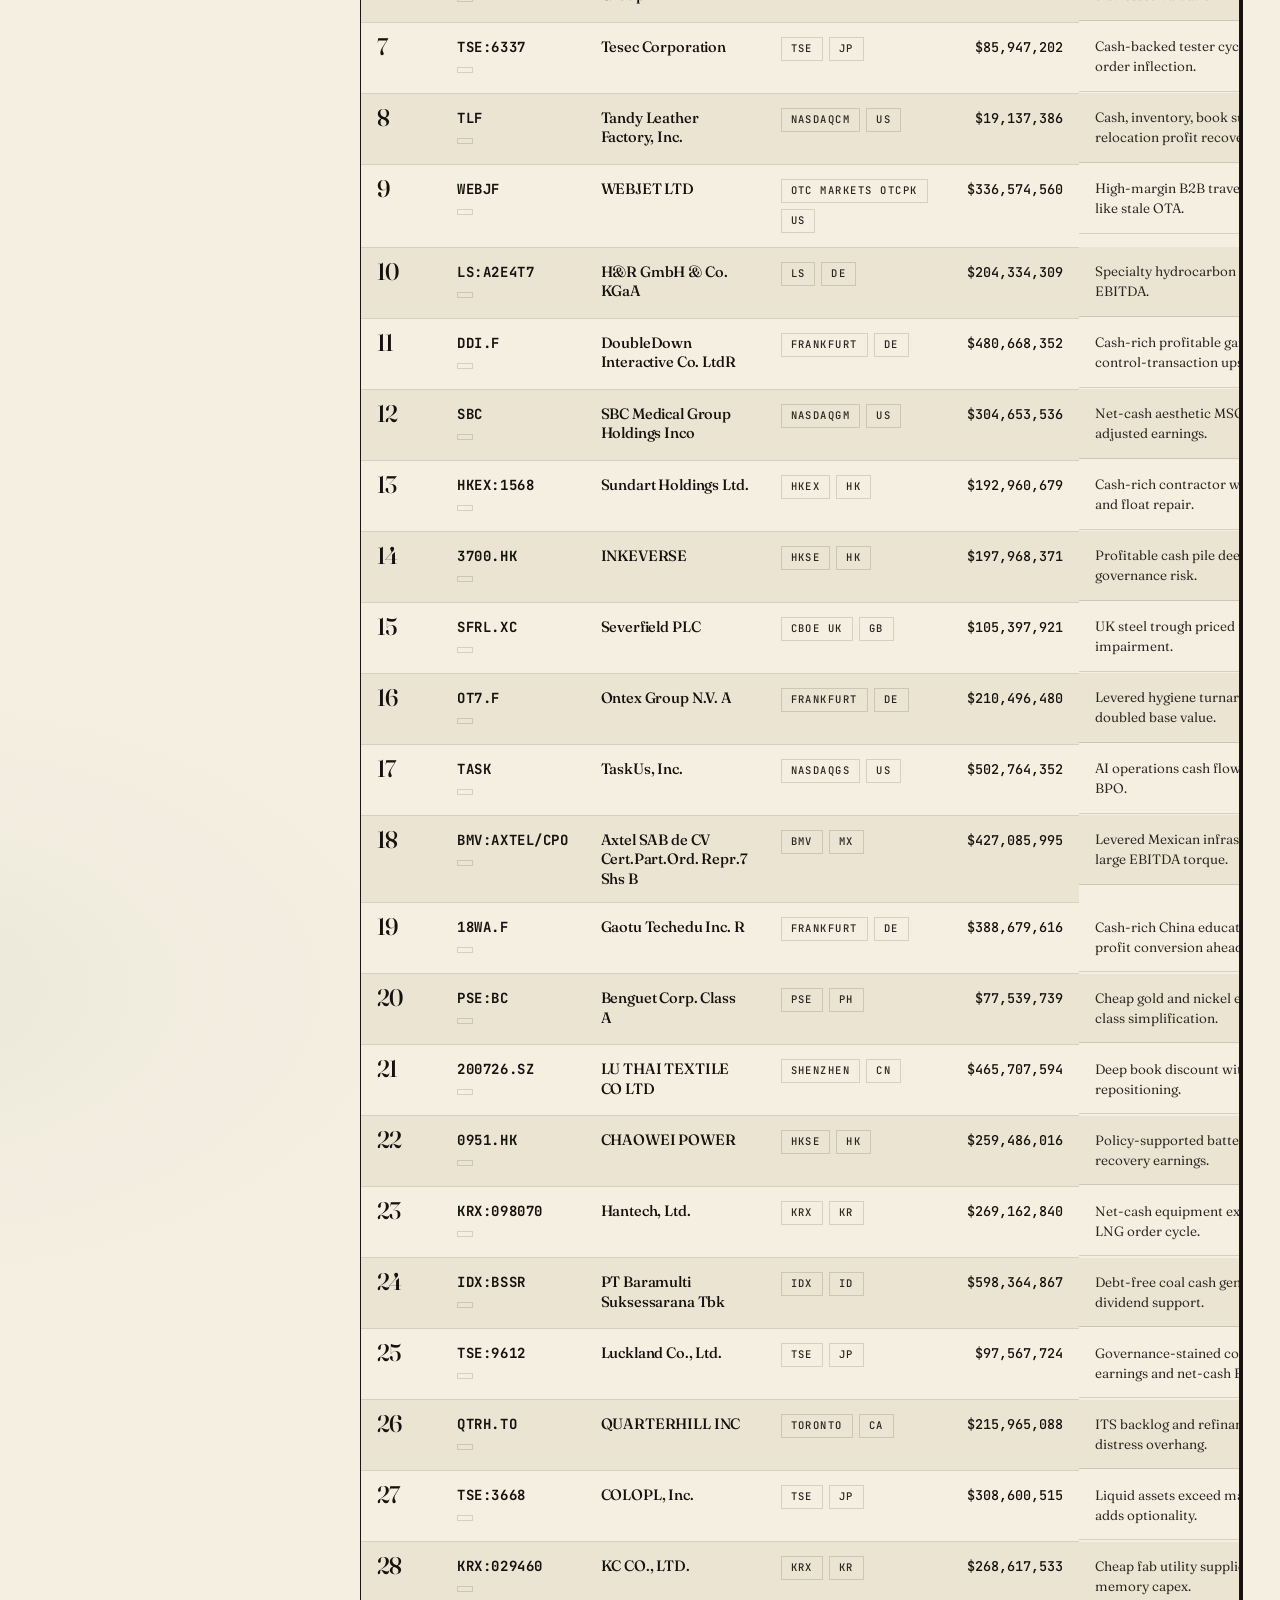
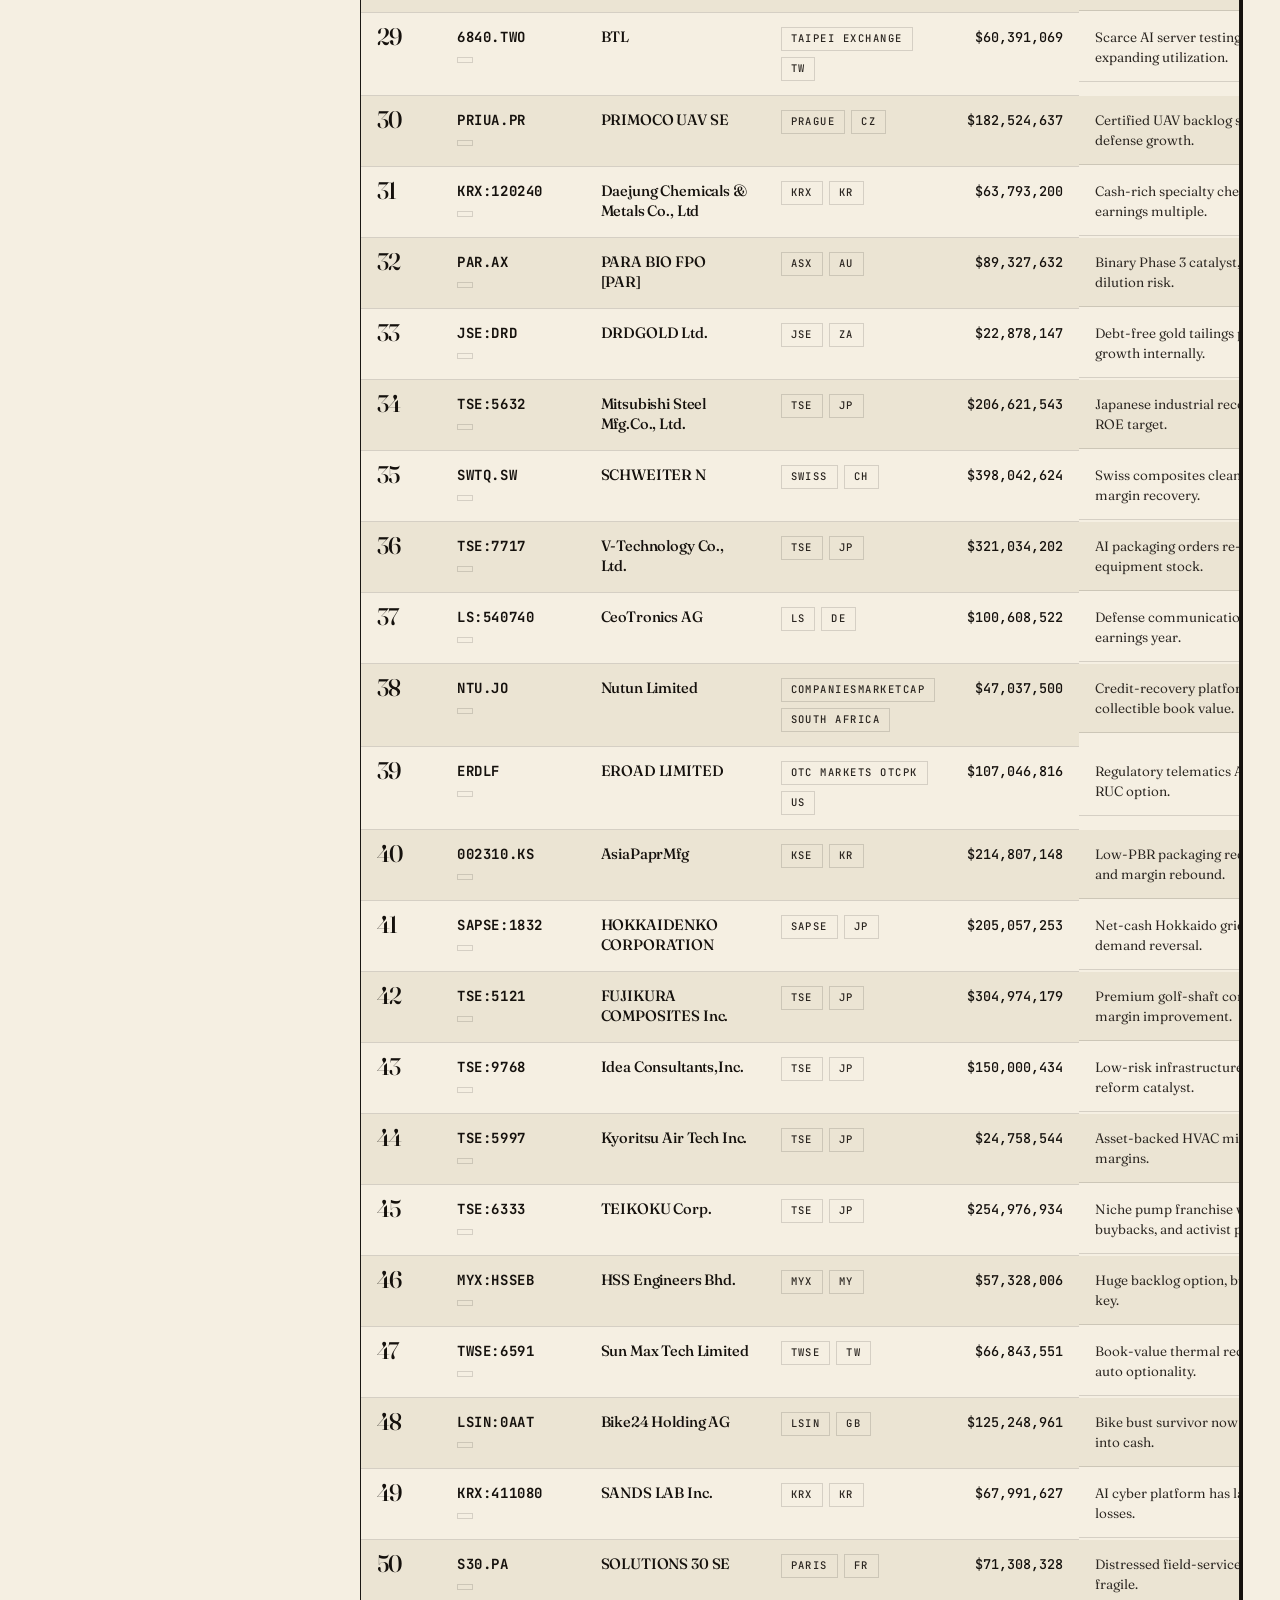
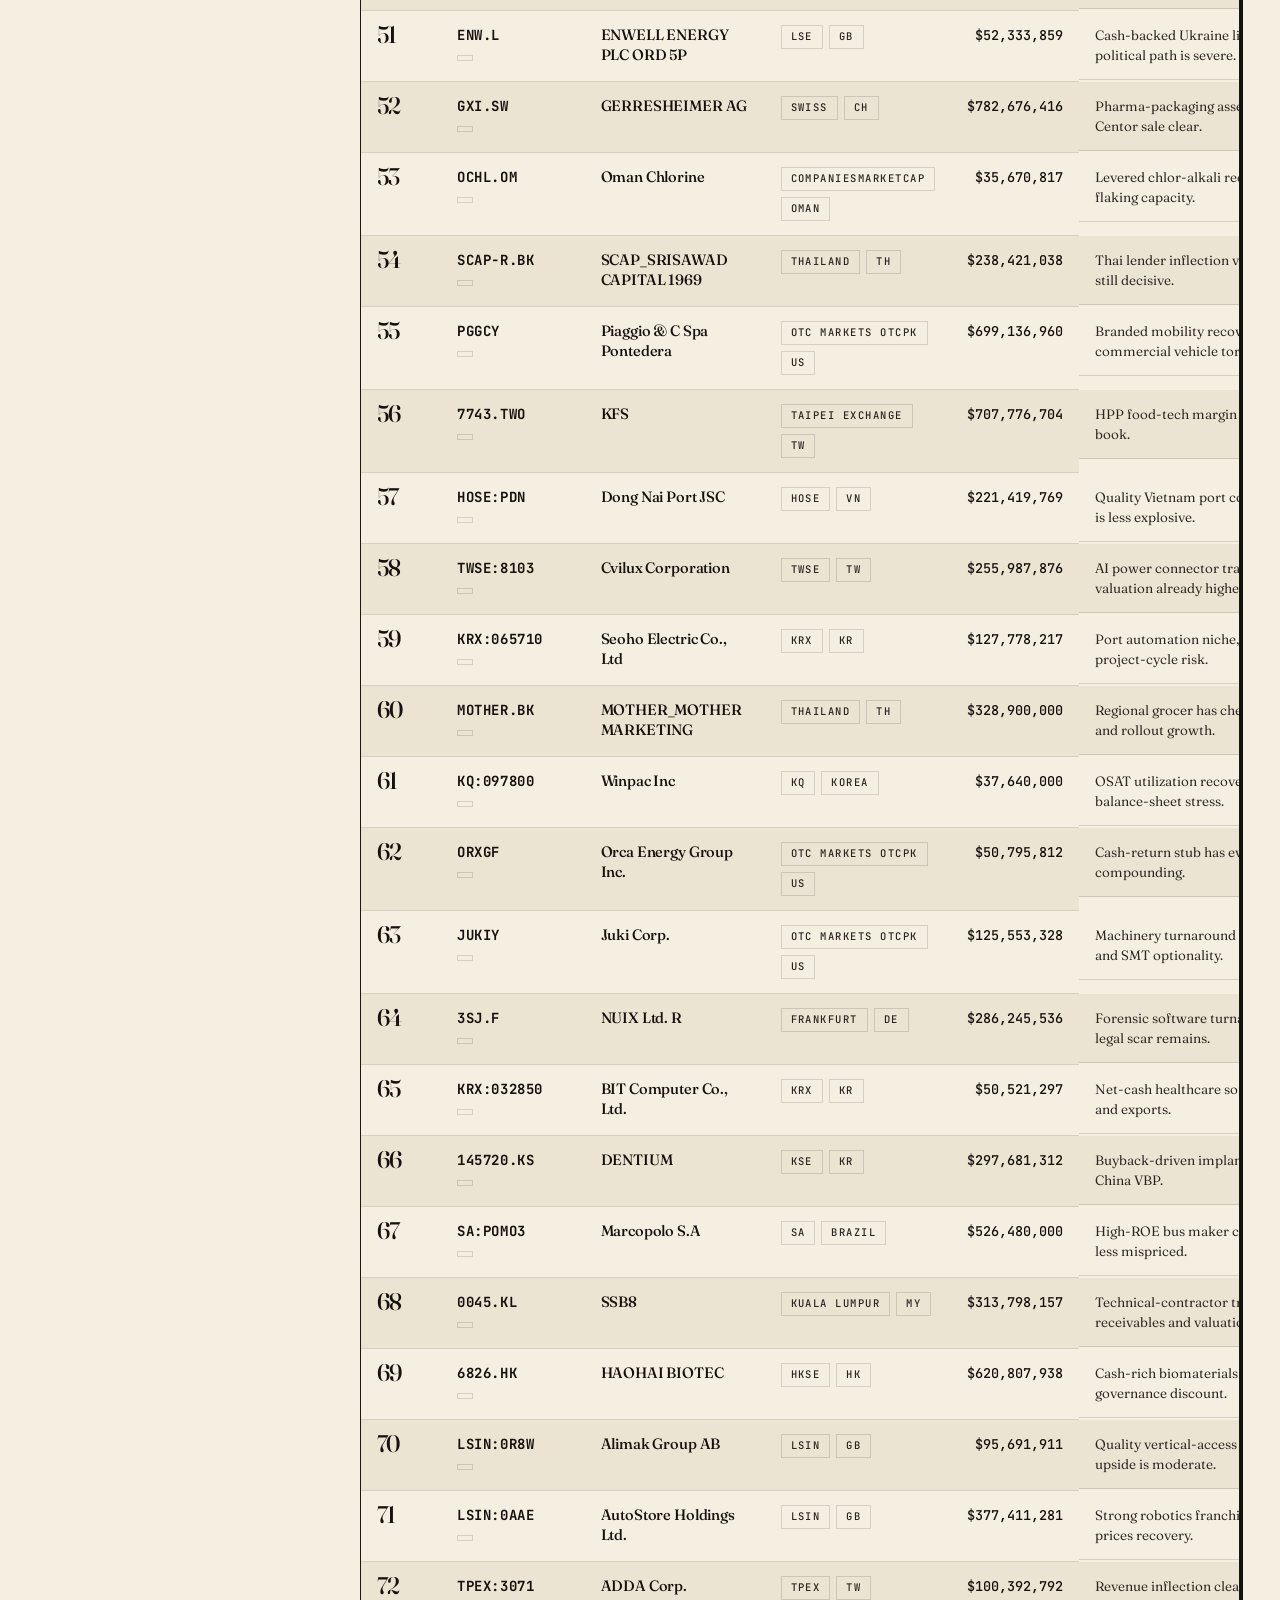
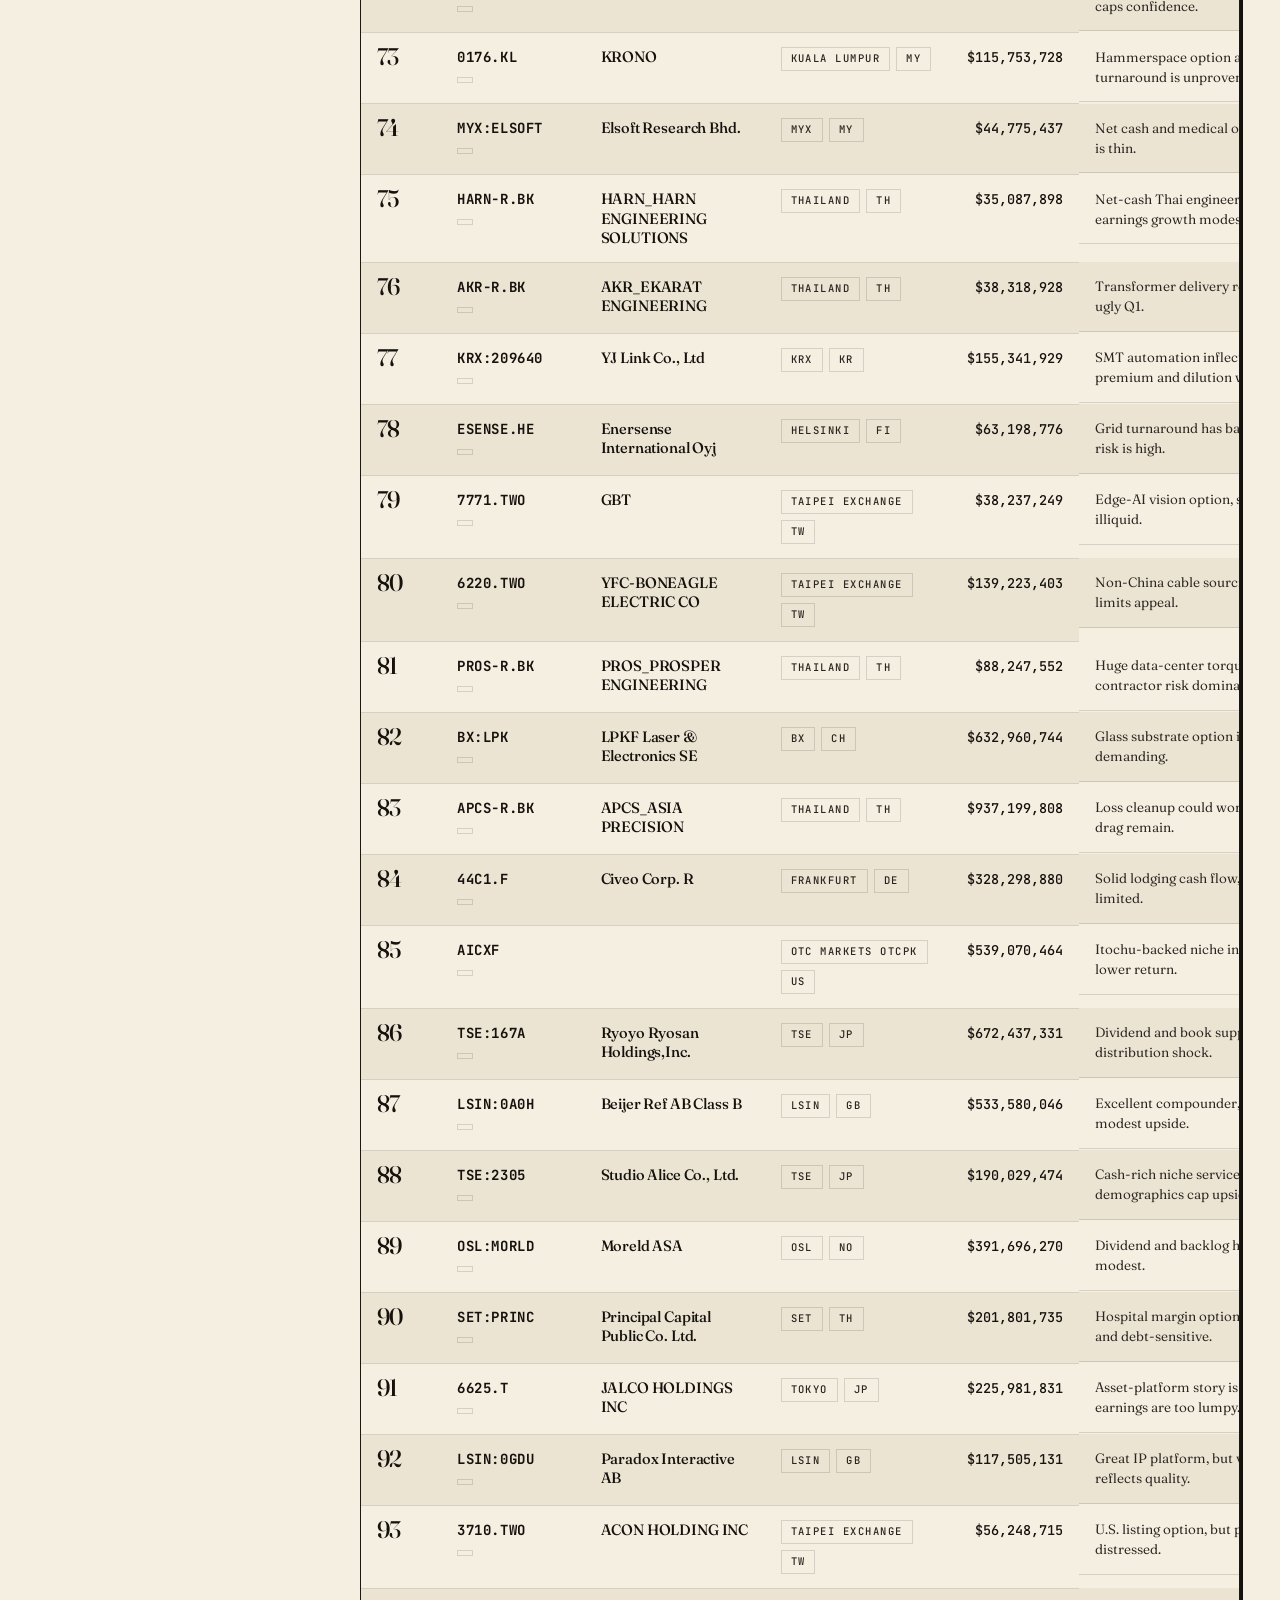
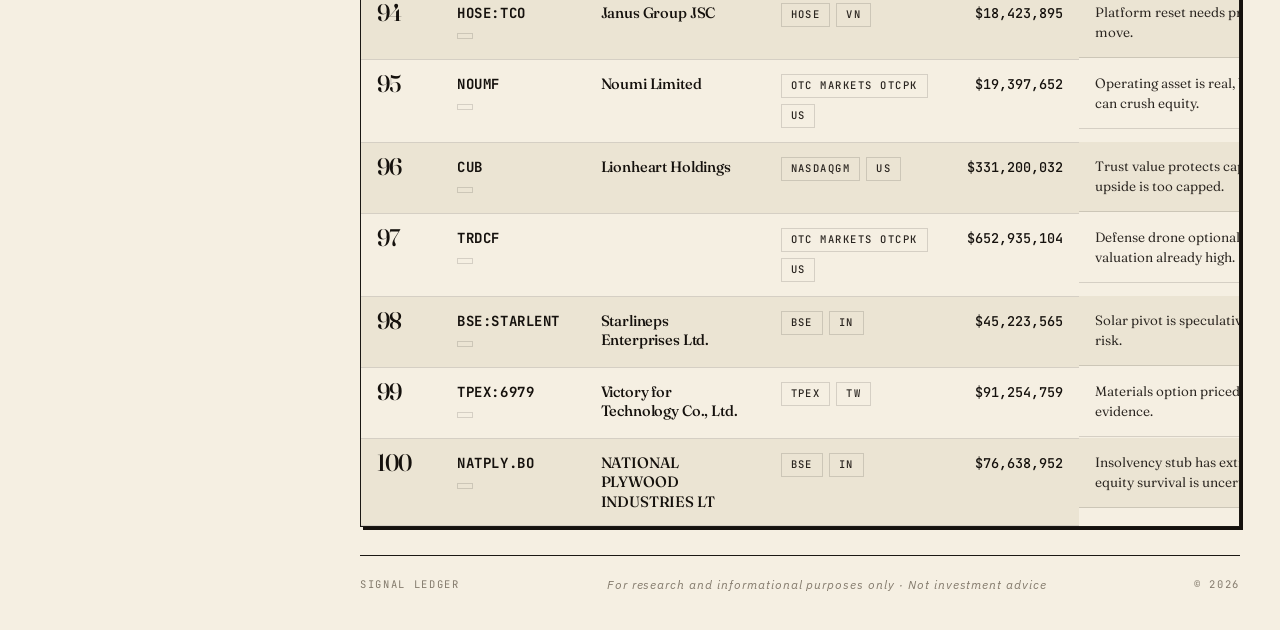
==== commit 2240b7bc: "Add GPT-5.5 repass ledger" ====
--- a/index.html
+++ b/index.html
@@ -44,6 +44,7 @@
 
         <div class="rail-section">
           <p class="rail-divider"><span>Methodology</span></p>
+          <a class="method-link" href="./repass.html">GPT-5.5 Repass Ledger</a>
           <a class="method-link" href="./methodology.html">Read Methodology</a>
           <div class="audit-list" id="audit-list">
             <div class="audit-item">
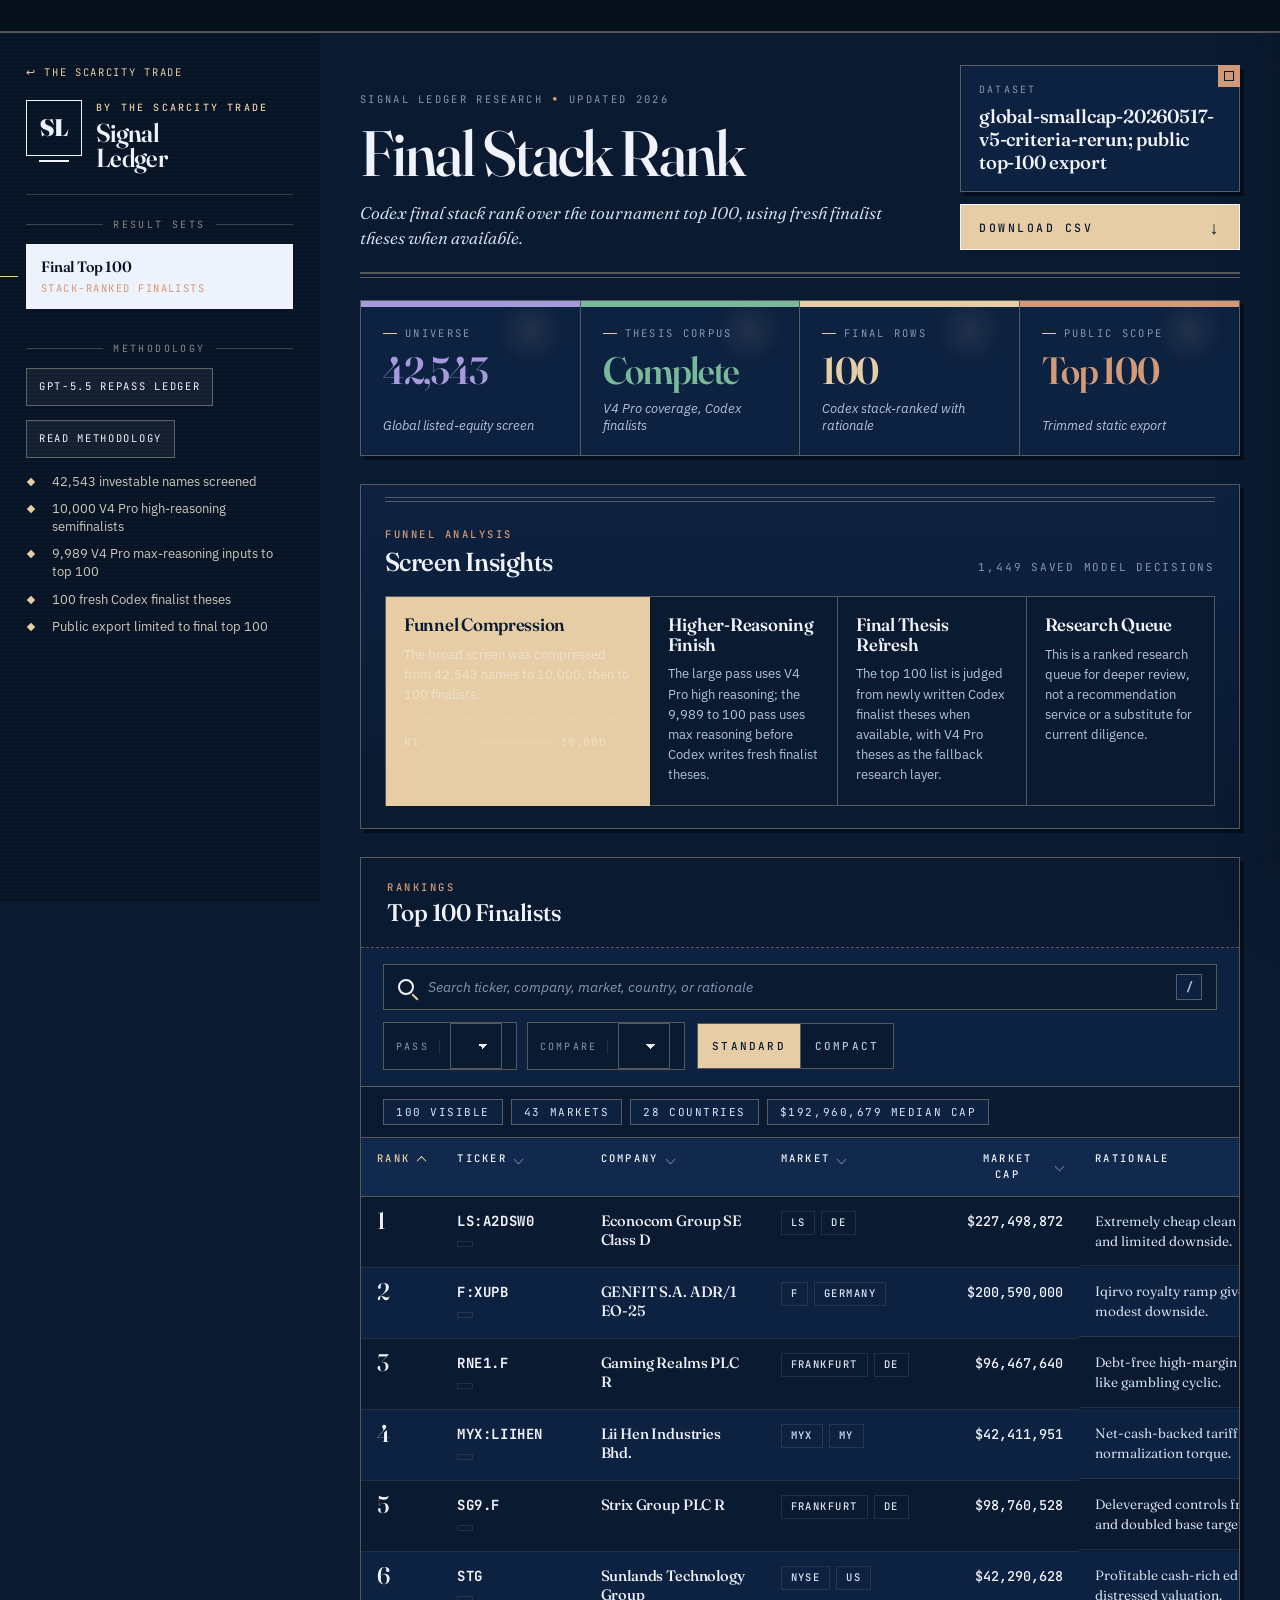
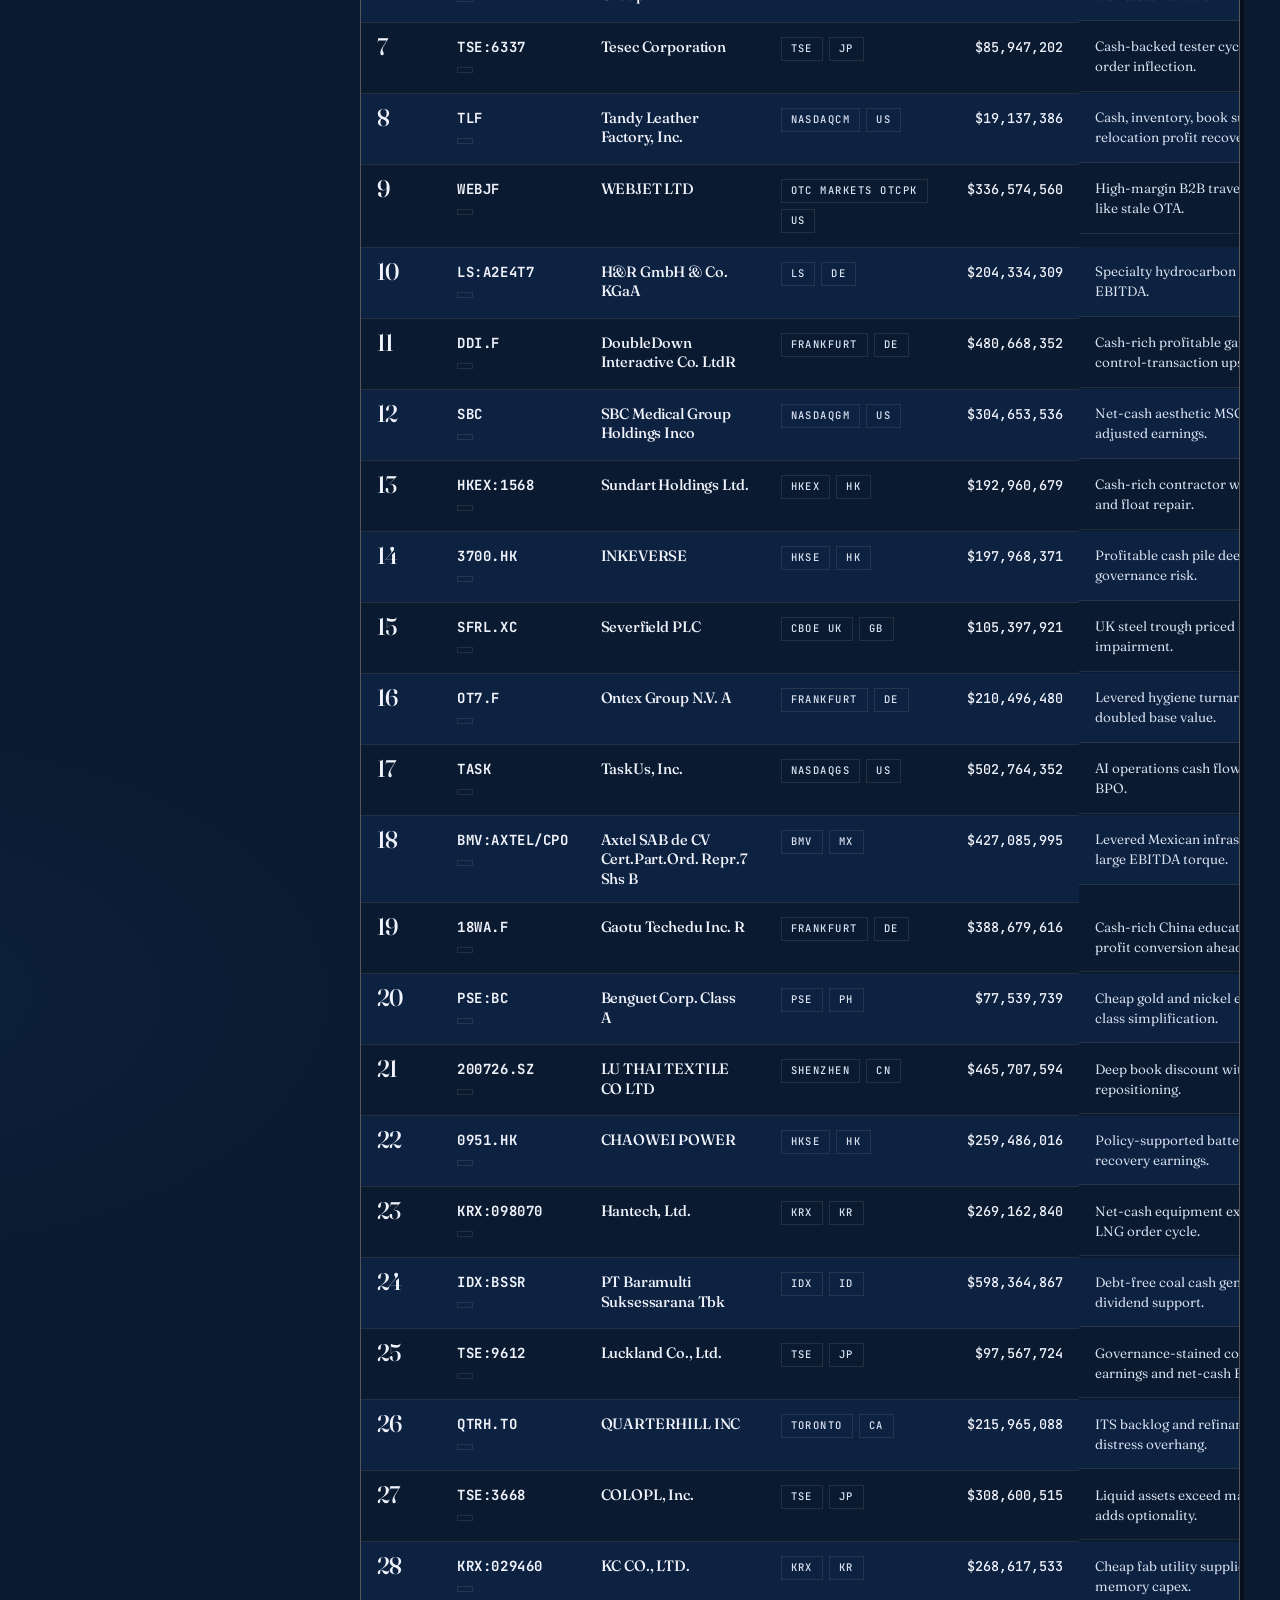
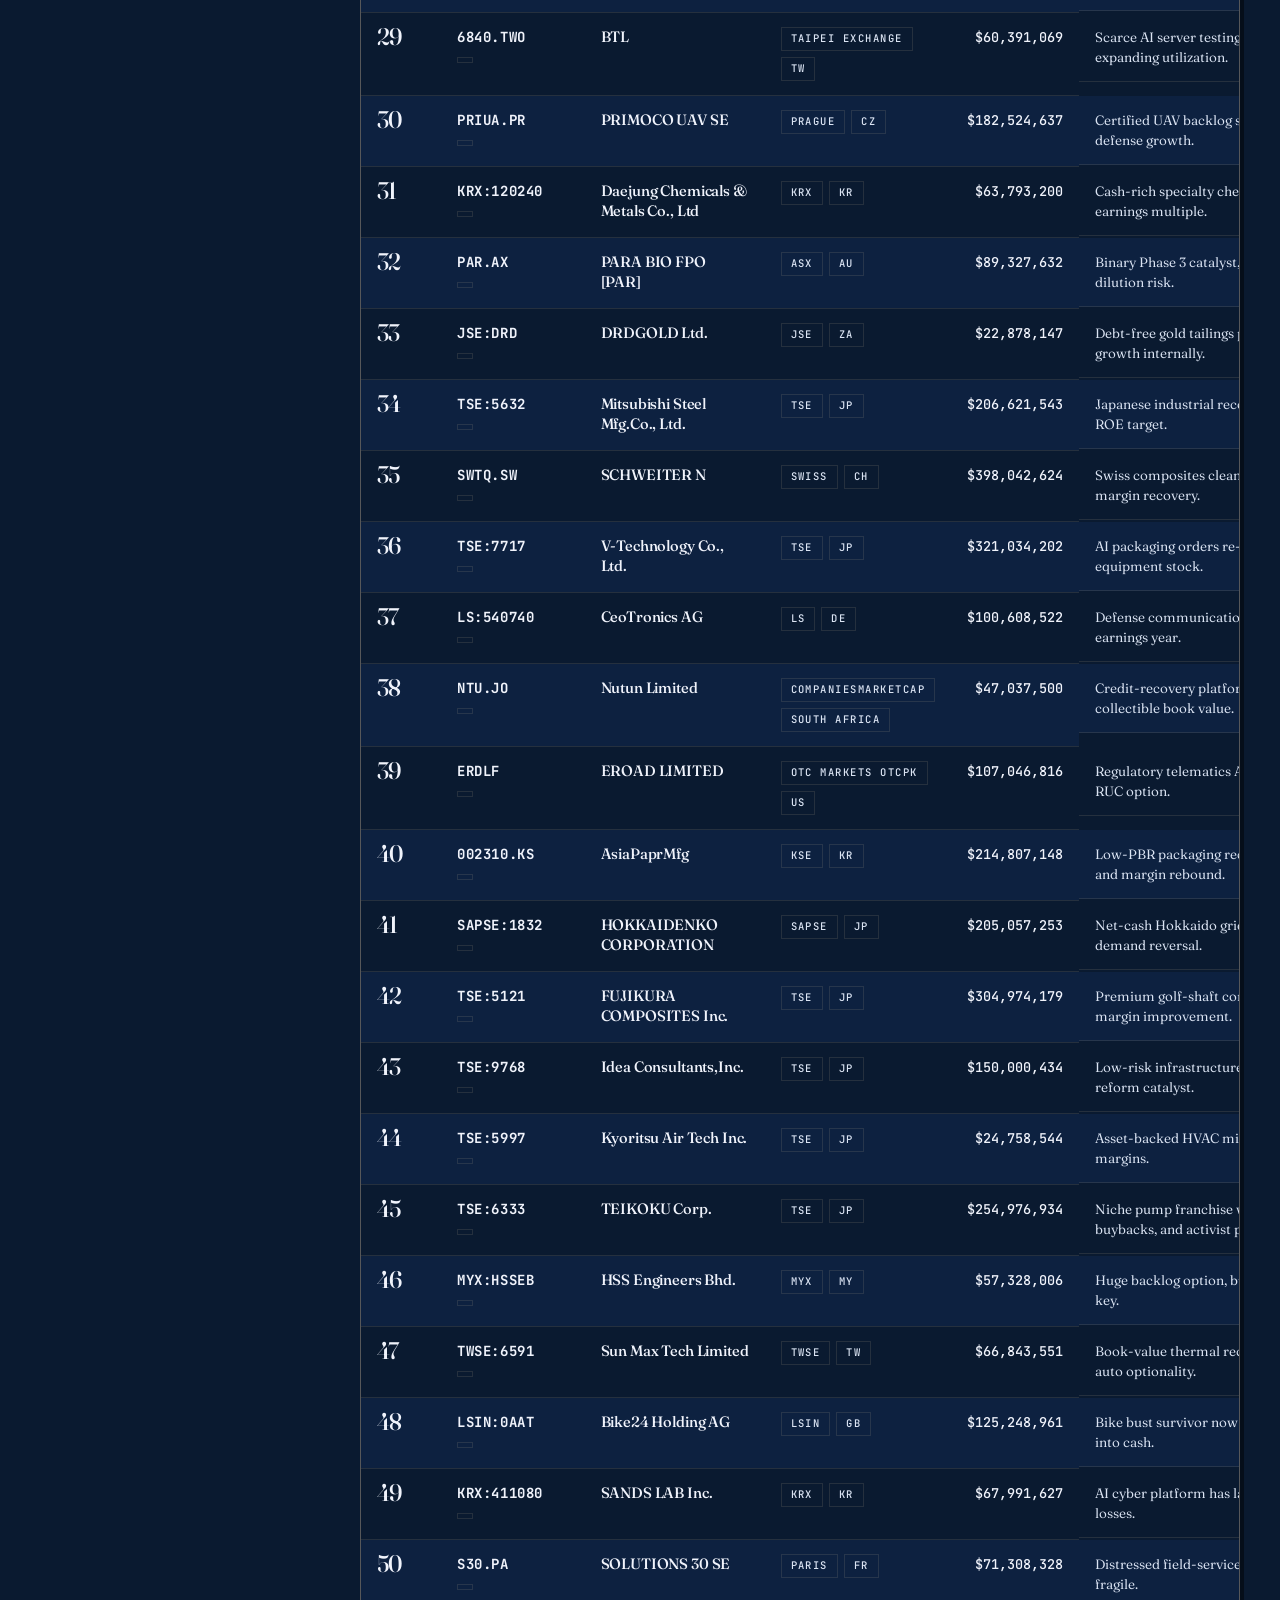
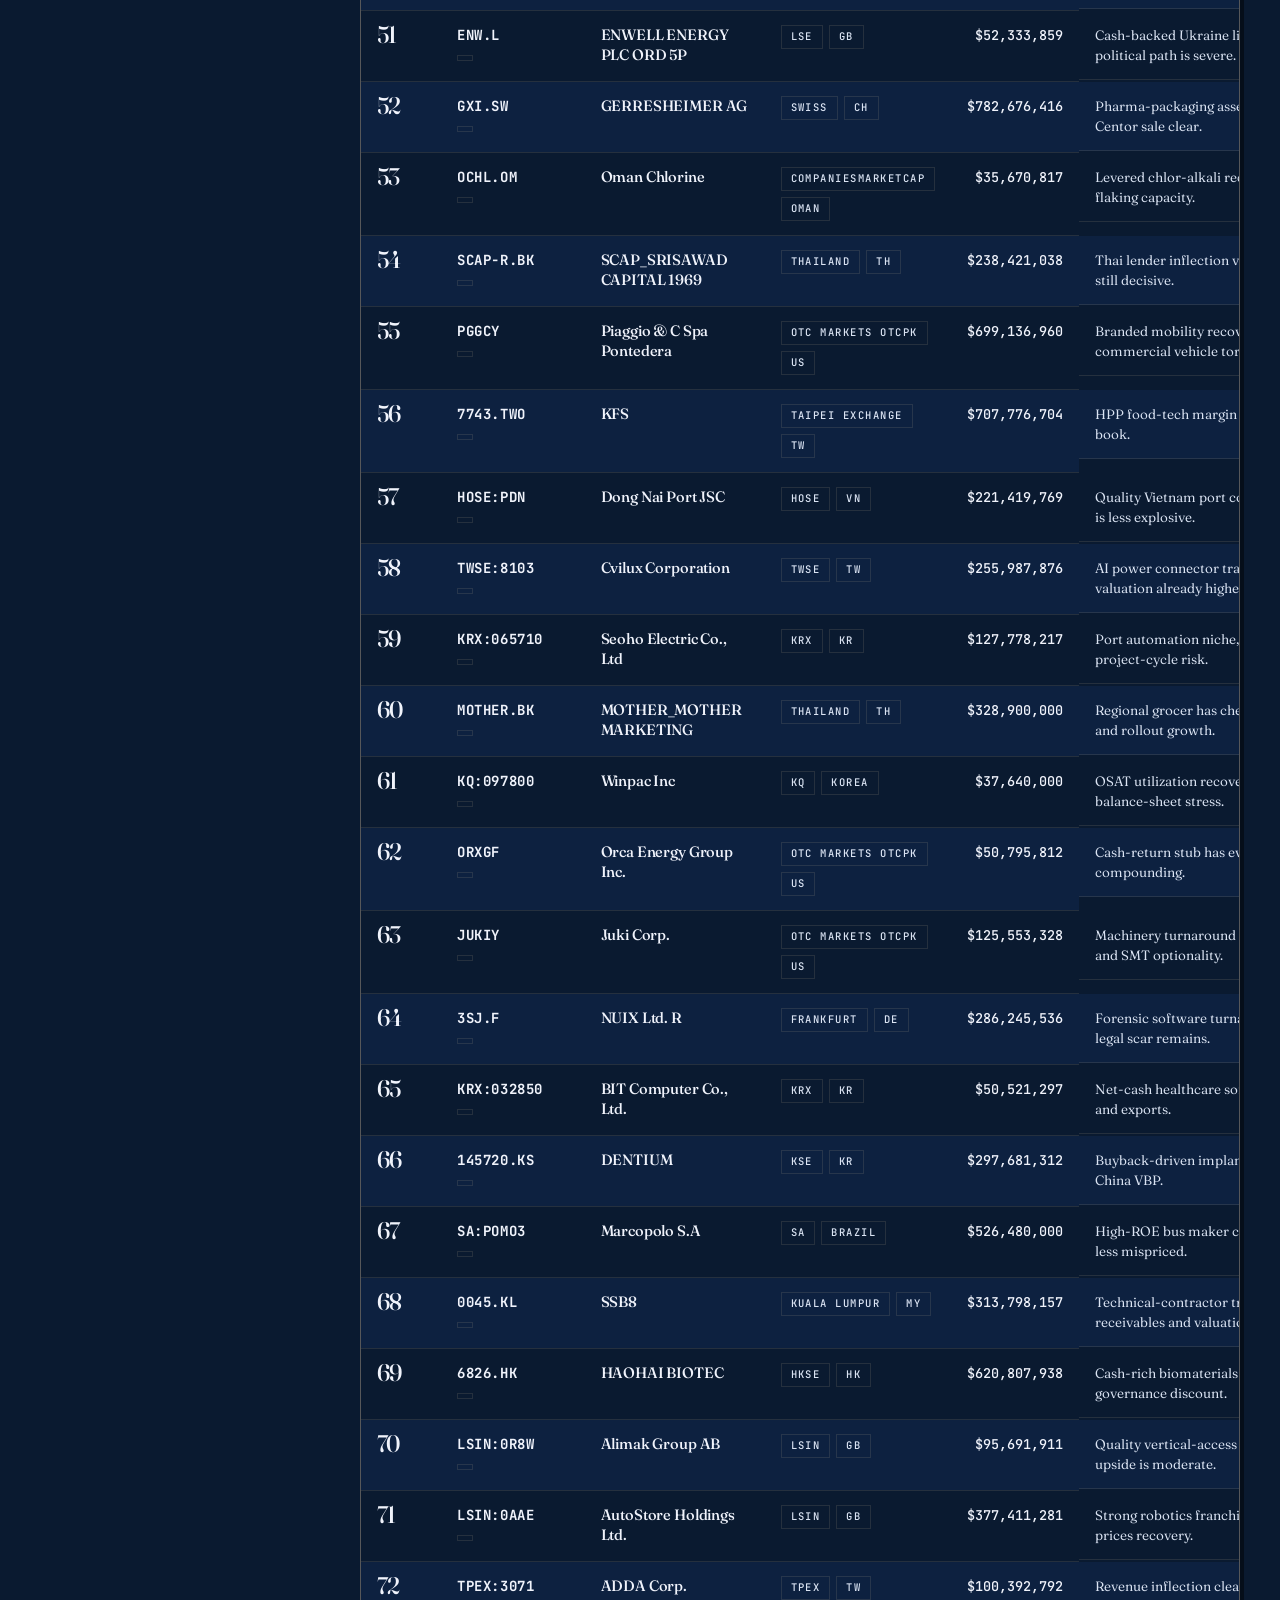
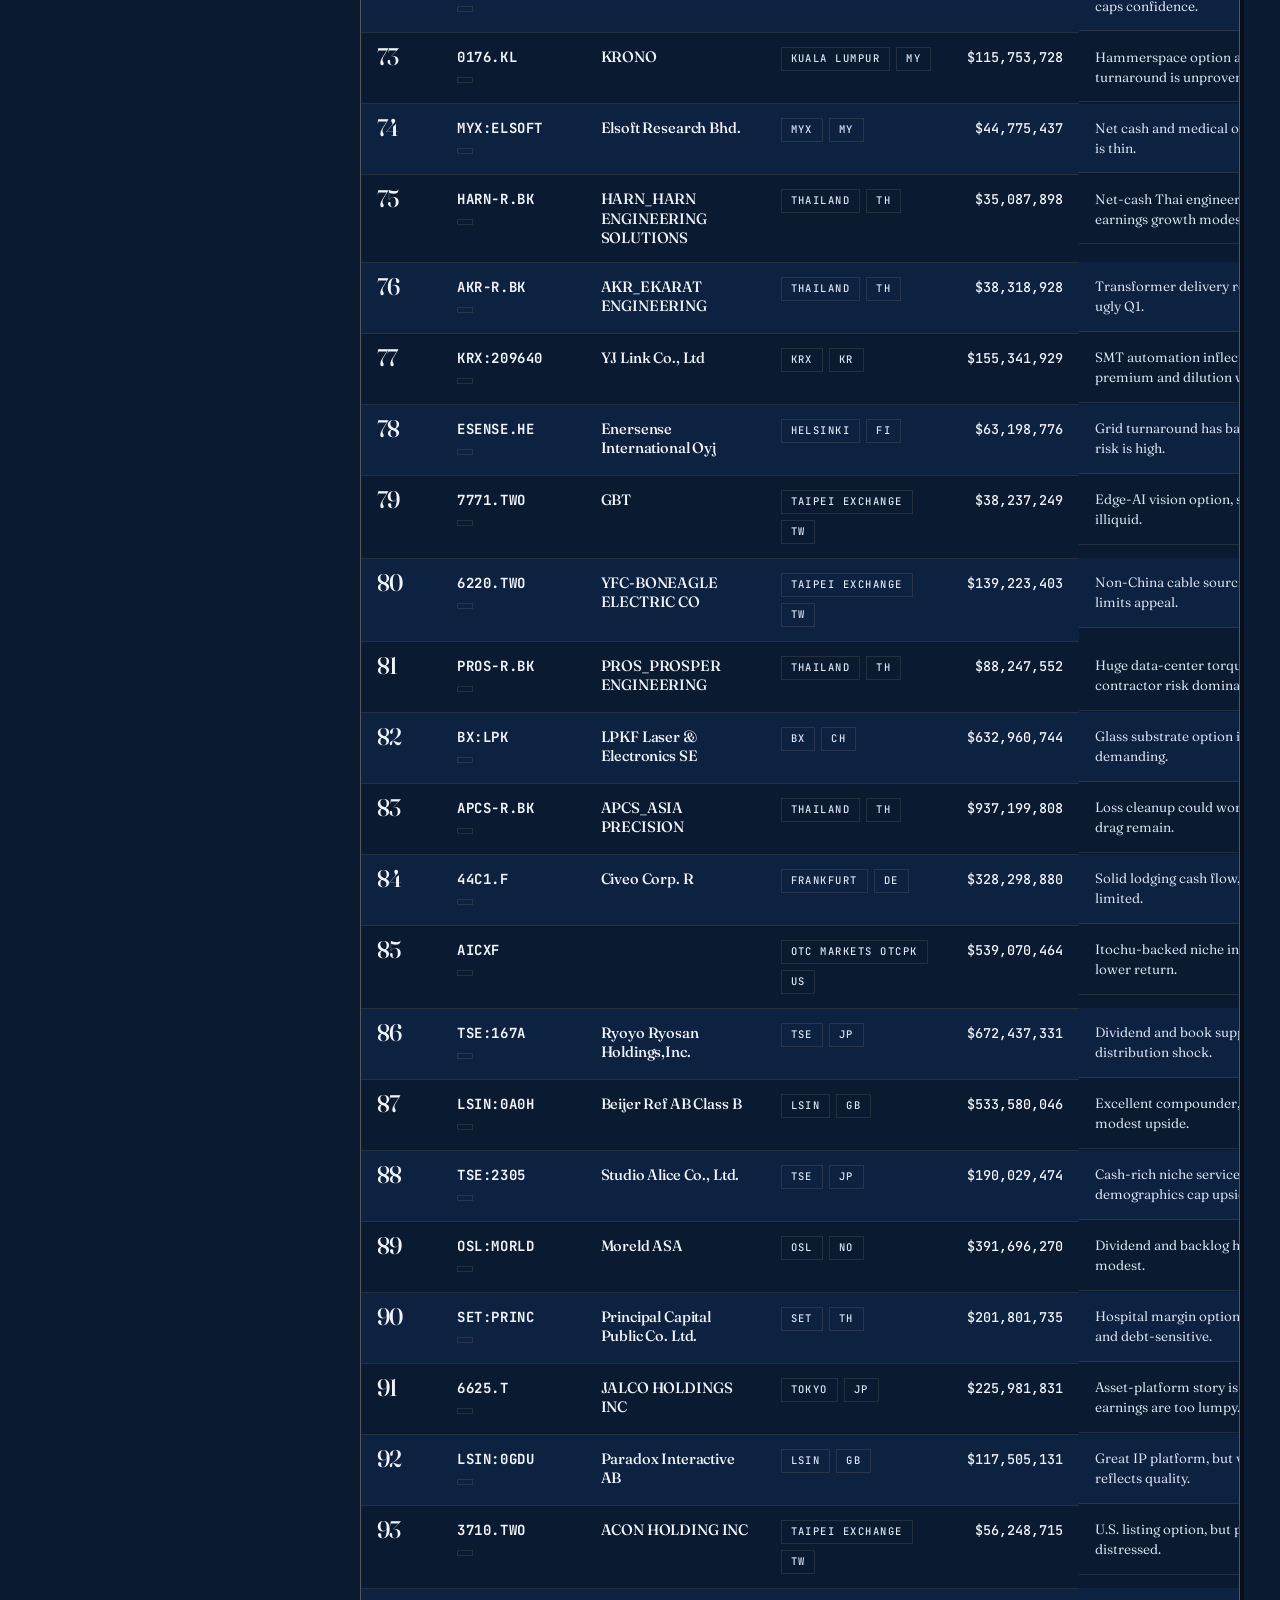
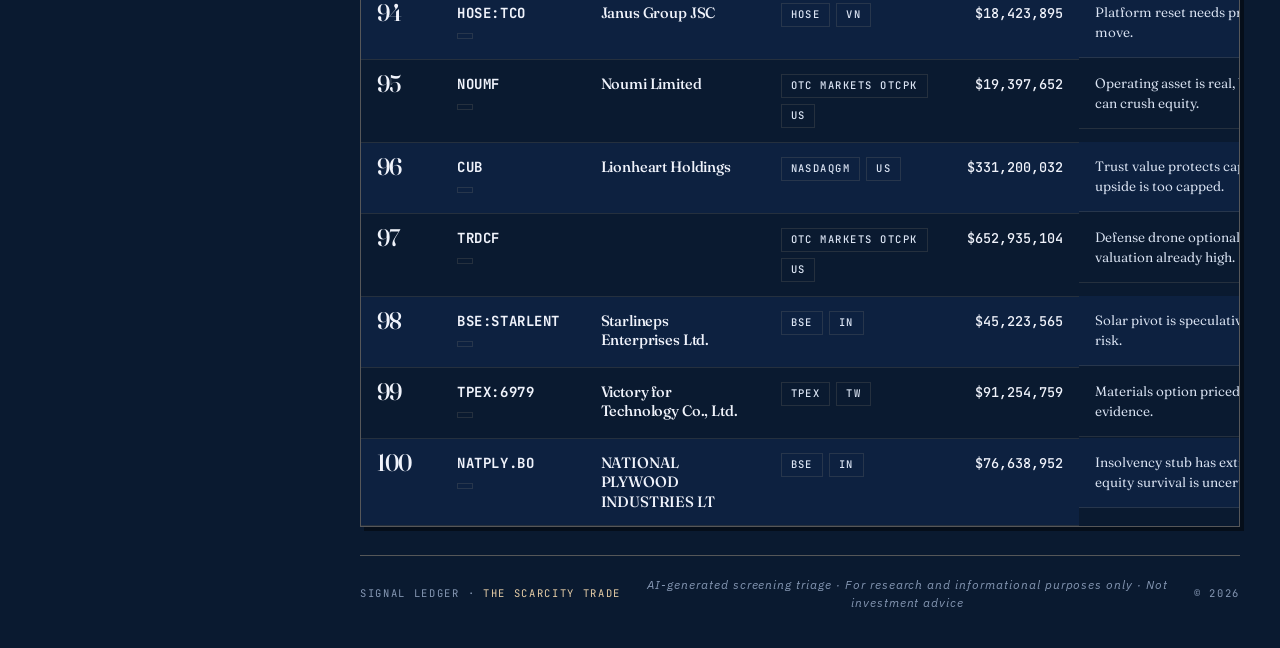
==== commit 418d7990: "Re-theme dashboard to The Scarcity Trade (deep navy + gold); brand link back to scarcitytrade.com" ====
--- a/index.html
+++ b/index.html
@@ -11,7 +11,7 @@
       href="https://fonts.googleapis.com/css2?family=Fraunces:opsz,wght,SOFT,WONK@9..144,300..900,0..100,0..1&family=IBM+Plex+Sans:wght@300;400;500;600;700&family=JetBrains+Mono:wght@400;500;700&display=swap"
       rel="stylesheet"
     />
-    <link rel="stylesheet" href="./assets/results_dashboard.css?v=20260518c" />
+    <link rel="stylesheet" href="./assets/results_dashboard.css?v=20260618a" />
   </head>
   <body>
     <div class="grain" aria-hidden="true"></div>
@@ -28,13 +28,14 @@
 
     <div class="app-shell">
       <aside class="rail" aria-label="Dashboard navigation">
+        <a class="rail-home" href="https://scarcitytrade.com">↩ The Scarcity Trade</a>
         <div class="brand">
           <div class="brand-mark" aria-hidden="true">
               <span class="brand-glyph">SL</span>
             <span class="brand-rule"></span>
           </div>
           <div class="brand-text">
-            <p class="eyebrow">Research Ledger</p>
+            <p class="eyebrow">By The Scarcity Trade</p>
             <h1>Signal<br />Ledger</h1>
           </div>
         </div>
@@ -164,8 +165,8 @@
         </section>
 
         <footer class="colophon">
-          <span>Signal Ledger</span>
-          <span>For research and informational purposes only · Not investment advice</span>
+          <span>Signal Ledger · <a href="https://scarcitytrade.com" style="color:var(--brass);text-decoration:none">The Scarcity Trade</a></span>
+          <span>AI-generated screening triage · For research and informational purposes only · Not investment advice</span>
           <span id="footer-stamp">© 2026</span>
         </footer>
       </main>
@@ -202,6 +203,6 @@
         "publicMode": true
 };
     </script>
-    <script src="./assets/results_dashboard.js?v=20260518c"></script>
+    <script src="./assets/results_dashboard.js?v=20260618a"></script>
   </body>
 </html>
--- a/assets/results_dashboard.css
+++ b/assets/results_dashboard.css
@@ -5,27 +5,27 @@
    ============================================================ */
 
 :root {
-  color-scheme: light;
-
-  /* Paper & ink — institutional, less yellowed */
-  --paper:        #f5efe2;
-  --paper-2:      #ebe4d3;
-  --paper-3:      #ddd2b3;
-  --ink:          #15110d;
-  --ink-2:        #2a2520;
-  --ink-3:        #4b4339;
-  --ink-mute:     #837a6c;
-  --rule:         #1b1814;
-  --rule-soft:    #c2b69a;
-  --rule-hair:    rgba(19, 17, 16, 0.14);
+  color-scheme: dark;
+
+  /* The Scarcity Trade — deep navy & champagne gold */
+  --paper:        #0a1a30;
+  --paper-2:      #0d2140;
+  --paper-3:      #11294c;
+  --ink:          #f0f3fb;
+  --ink-2:        #dbe4f3;
+  --ink-3:        #b6c4da;
+  --ink-mute:     #8597b3;
+  --rule:         rgba(230, 205, 166, 0.34);
+  --rule-soft:    rgba(230, 205, 166, 0.18);
+  --rule-hair:    rgba(230, 205, 166, 0.12);
 
   /* Accents */
-  --oxblood:      #7a1f1f;
-  --oxblood-2:    #4a0d0d;
-  --jade:         #1a6b4a;
-  --brass:        #a8841a;
-  --plum:         #3d2b5e;
-  --signal:       #d9501f;
+  --oxblood:      #d39a78;
+  --oxblood-2:    #b87a55;
+  --jade:         #79b89a;
+  --brass:        #e6cda6;
+  --plum:         #a59bdc;
+  --signal:       #e6cda6;
 
   /* Tones (named to match the JS metric tone hooks) */
   --tone-blue:    var(--plum);
@@ -34,7 +34,7 @@
   --tone-rose:    var(--oxblood);
 
   --shadow-flat:  0 0 0 1px var(--rule-hair);
-  --shadow-deep:  3px 3px 0 var(--ink);
+  --shadow-deep:  4px 4px 0 rgba(0, 0, 0, 0.45);
 }
 
 * { box-sizing: border-box; }
@@ -45,8 +45,8 @@
   margin: 0;
   padding-top: 32px;
   background:
-    radial-gradient(1100px 600px at 80% -10%, rgba(122, 31, 31, 0.07), transparent 60%),
-    radial-gradient(900px 500px at -10% 30%, rgba(26, 107, 74, 0.05), transparent 60%),
+    radial-gradient(1100px 600px at 80% -10%, rgba(230, 205, 166, 0.08), transparent 60%),
+    radial-gradient(900px 500px at -10% 30%, rgba(40, 90, 160, 0.10), transparent 60%),
     var(--paper);
   color: var(--ink);
   font-family: "IBM Plex Sans", ui-sans-serif, system-ui, sans-serif;
@@ -59,7 +59,7 @@
 
 button, input, select { font: inherit; color: inherit; }
 a { color: inherit; }
-::selection { background: var(--ink); color: var(--paper); }
+::selection { background: var(--brass); color: var(--paper); }
 
 /* ---------- Grain overlay ---------- */
 .grain {
@@ -67,8 +67,8 @@
   position: fixed;
   inset: 0;
   z-index: 100;
-  opacity: 0.09;
-  mix-blend-mode: multiply;
+  opacity: 0;
+  mix-blend-mode: overlay;
   background-image: url("data:image/svg+xml;utf8,<svg xmlns='http://www.w3.org/2000/svg' width='160' height='160'><filter id='n'><feTurbulence type='fractalNoise' baseFrequency='0.85' numOctaves='2' stitchTiles='stitch'/><feColorMatrix values='0 0 0 0 0  0 0 0 0 0  0 0 0 0 0  0 0 0 0.55 0'/></filter><rect width='100%' height='100%' filter='url(%23n)'/></svg>");
 }
 
@@ -78,9 +78,9 @@
   top: 0; left: 0; right: 0;
   height: 32px;
   z-index: 50;
-  background: var(--ink);
-  color: var(--paper);
-  border-bottom: 1px solid var(--ink);
+  background: #06101d;
+  color: var(--brass);
+  border-bottom: 1px solid var(--rule);
   overflow: hidden;
   display: flex;
   align-items: center;
@@ -93,8 +93,8 @@
   z-index: 2;
   pointer-events: none;
 }
-.tape::before { left: 0;  background: linear-gradient(90deg, var(--ink), transparent); }
-.tape::after  { right: 0; background: linear-gradient(270deg, var(--ink), transparent); }
+.tape::before { left: 0;  background: linear-gradient(90deg, #06101d, transparent); }
+.tape::after  { right: 0; background: linear-gradient(270deg, #06101d, transparent); }
 .tape-track {
   display: inline-flex;
   gap: 56px;
@@ -124,6 +124,8 @@
 
 /* ---------- Rail (left ledger column) ---------- */
 .rail {
+  --paper: #eef2fb;   /* local: light text on the dark rail */
+  --ink: #071426;     /* local: the rail's dark navy surface */
   position: sticky;
   top: 32px;
   /* max-height + overflow only kicks in when content actually exceeds the
@@ -147,6 +149,19 @@
   border-radius: 0;
 }
 
+.rail-home {
+  display: inline-block;
+  margin-bottom: 18px;
+  color: var(--brass);
+  text-decoration: none;
+  font-family: "JetBrains Mono", monospace;
+  font-size: 10.5px;
+  letter-spacing: 0.16em;
+  text-transform: uppercase;
+  border-bottom: 1px solid transparent;
+}
+.rail-home:hover { border-bottom-color: var(--brass); }
+
 .brand {
   display: grid;
   grid-template-columns: 56px minmax(0, 1fr);
@@ -409,7 +424,7 @@
 }
 .rule-bar span {
   height: 3px;
-  background: var(--ink);
+  background: var(--brass);
 }
 .rule-bar span:nth-child(2) { background: var(--oxblood); }
 .rule-bar span:nth-child(3) { background: var(--brass); height: 6px; }
@@ -461,7 +476,7 @@
   min-height: 46px;
   padding: 0 18px;
   border: 1px solid var(--ink);
-  background: var(--ink);
+  background: var(--brass);
   color: var(--paper);
   text-decoration: none;
   font-family: "JetBrains Mono", monospace;
@@ -527,7 +542,7 @@
 .metric-label::before {
   content: "";
   width: 14px; height: 1px;
-  background: var(--ink);
+  background: var(--brass);
 }
 .metric-value {
   position: relative;
@@ -647,7 +662,7 @@
 }
 .insight-card:hover { background: var(--paper-2); }
 .insight-card:first-child {
-  background: var(--ink);
+  background: var(--brass);
   color: var(--paper);
 }
 .insight-card:first-child strong { color: var(--paper); }
@@ -699,7 +714,7 @@
 .bar-fill {
   display: block;
   height: 100%;
-  background: var(--ink);
+  background: var(--brass);
   transform-origin: left center;
   animation: bar-grow 800ms cubic-bezier(.2,.7,.2,1) both;
 }
@@ -784,7 +799,7 @@
   bottom: -5px;
   width: 8px;
   height: 2px;
-  background: var(--ink);
+  background: var(--brass);
   transform: rotate(45deg);
 }
 .search-field input {
@@ -890,7 +905,7 @@
   transition: background 140ms ease, color 140ms ease;
 }
 .segmented button + button { border-left: 1px solid var(--rule); }
-.segmented button.active { background: var(--ink); color: var(--paper); }
+.segmented button.active { background: var(--brass); color: var(--paper); }
 
 .toolbar select {
   min-height: 46px;
@@ -1034,15 +1049,15 @@
   position: sticky;
   top: 32px; /* sit below the fixed ticker tape */
   z-index: 5;
-  background: var(--ink);
-  color: var(--paper);
+  background: var(--paper-3);
+  color: var(--ink);
   font-family: "JetBrains Mono", monospace;
   font-size: 10.5px;
   font-weight: 500;
   letter-spacing: 0.22em;
   text-transform: uppercase;
   padding: 13px 16px;
-  border-bottom: 1px solid var(--ink);
+  border-bottom: 1px solid var(--rule);
 }
 
 .sort-btn {
@@ -1081,32 +1096,32 @@
 }
 tbody tr:nth-child(even) td { background: var(--paper-2); }
 tbody tr:hover td {
-  background: var(--ink);
-  color: var(--paper);
+  background: rgba(230, 205, 166, 0.10);
+  color: var(--ink);
 }
 tbody tr:hover .ticker        { color: var(--brass); }
 tbody tr:hover .ticker-sub,
 tbody tr:hover .reason,
-tbody tr:hover .company-name  { color: var(--paper); }
+tbody tr:hover .company-name  { color: var(--ink); }
 tbody tr:hover .chip          {
-  background: rgba(239,231,211,0.08);
-  border-color: rgba(239,231,211,0.25);
-  color: var(--paper);
+  background: rgba(230,205,166,0.10);
+  border-color: var(--rule);
+  color: var(--ink);
 }
 tbody tr:hover .rank { color: var(--brass); }
 
 tbody tr.selected td {
-  background: var(--ink);
-  color: var(--paper);
+  background: rgba(230, 205, 166, 0.15);
+  color: var(--ink);
 }
 tbody tr.selected .ticker { color: var(--brass); }
 tbody tr.selected .ticker-sub,
 tbody tr.selected .reason,
-tbody tr.selected .company-name { color: var(--paper); }
+tbody tr.selected .company-name { color: var(--ink); }
 tbody tr.selected .chip {
-  background: rgba(239,231,211,0.08);
-  border-color: rgba(239,231,211,0.25);
-  color: var(--paper);
+  background: rgba(230,205,166,0.10);
+  border-color: var(--rule);
+  color: var(--ink);
 }
 tbody tr.selected .rank { color: var(--brass); }
 
@@ -1206,7 +1221,7 @@
 /* Sticky-left columns removed: caused overlap with company column at full
    viewport widths. The first columns still scroll within the table-wrap. */
 thead th:nth-child(1), thead th:nth-child(2) {
-  background: var(--ink);
+  background: var(--paper-3);
 }
 
 .density-compact th, .density-compact td { padding: 8px 12px; }
@@ -1265,7 +1280,7 @@
   cursor: pointer;
   transition: background 140ms ease, color 140ms ease;
 }
-.round button:hover { background: var(--ink); color: var(--paper); }
+.round button:hover { background: var(--brass); color: var(--paper); }
 
 .batch-audit { display: none; border-top: 1px solid var(--rule); padding: 18px; background: var(--paper); }
 .batch-audit.open { display: block; }
@@ -1276,7 +1291,7 @@
   display: block;
   overflow: auto;
   white-space: pre-wrap;
-  background: var(--ink);
+  background: var(--brass);
   color: var(--paper);
   padding: 12px;
   margin-top: 8px;
@@ -1386,7 +1401,7 @@
   font-size: 16px;
   transition: background 140ms ease, color 140ms ease;
 }
-.icon-btn:hover { background: var(--ink); color: var(--paper); }
+.icon-btn:hover { background: var(--brass); color: var(--paper); }
 
 .drawer-body { overflow: auto; padding: 28px 32px 60px; background: var(--paper); }
 
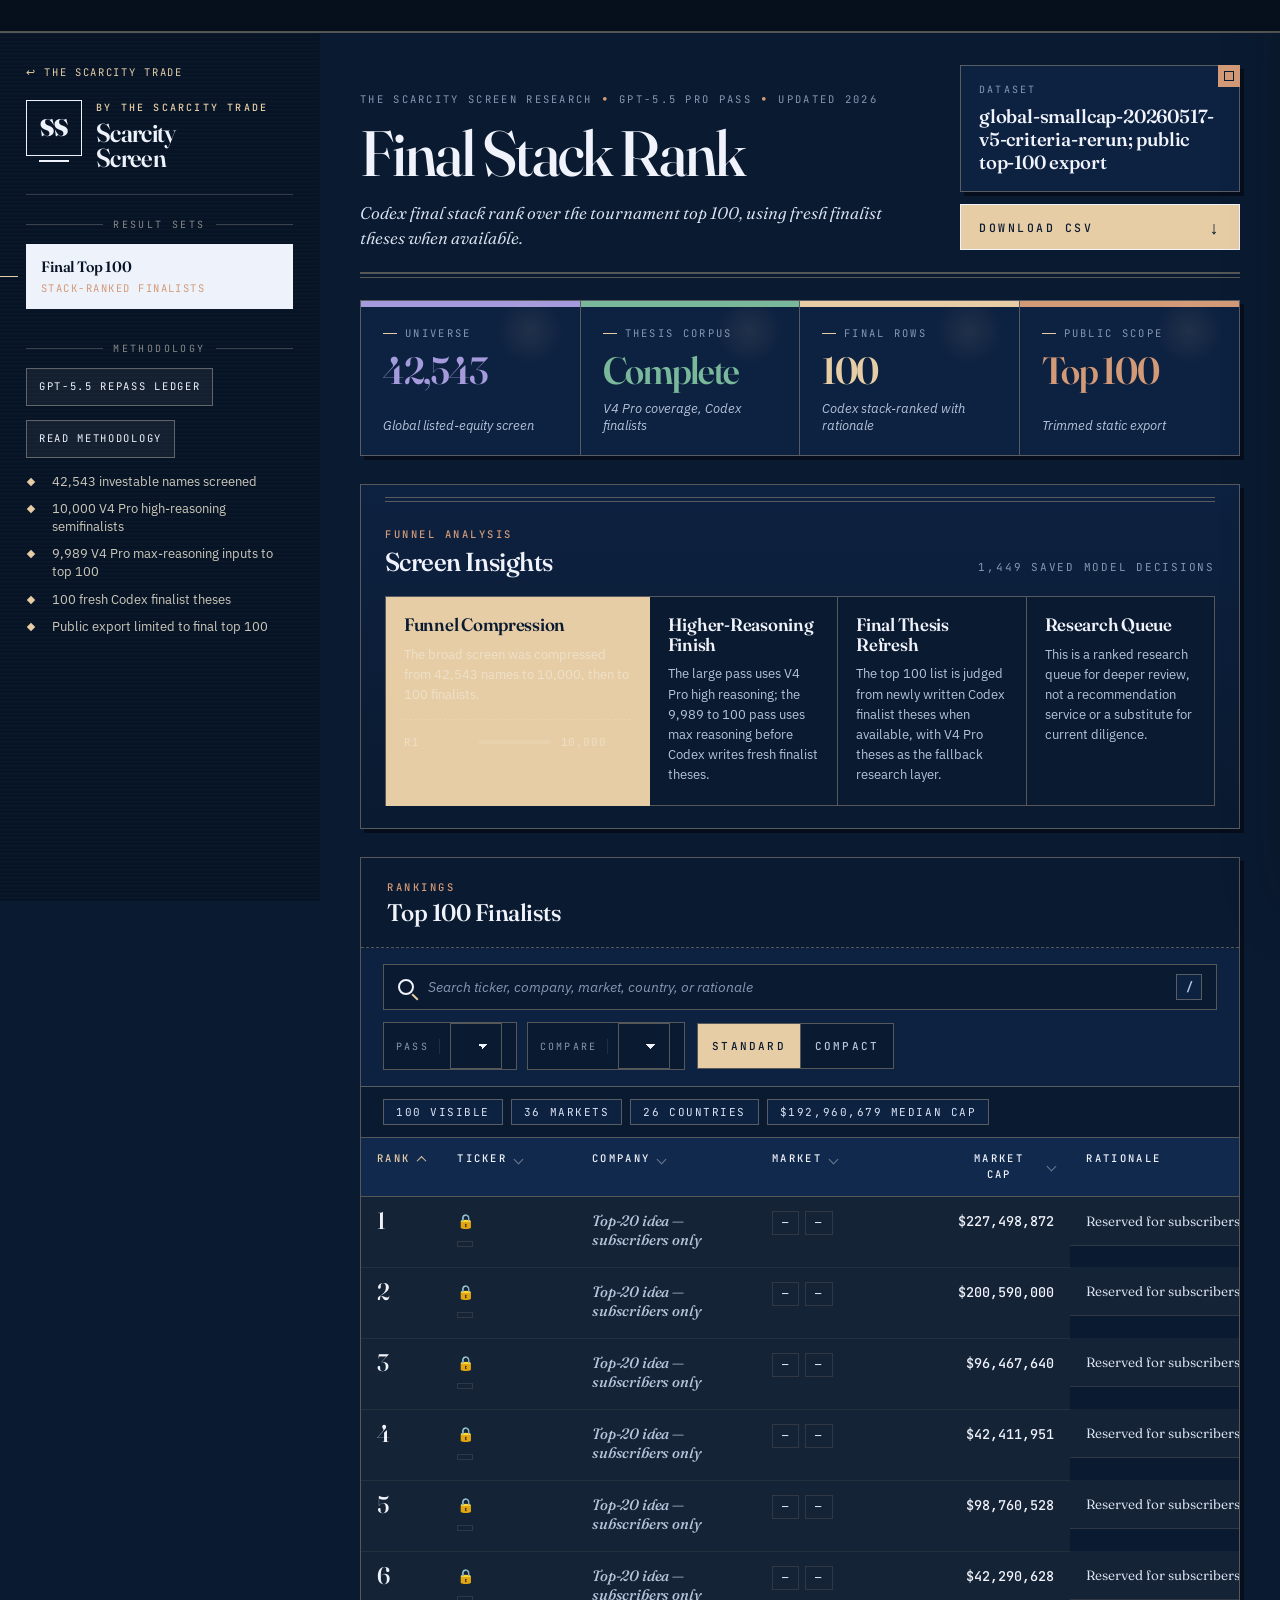
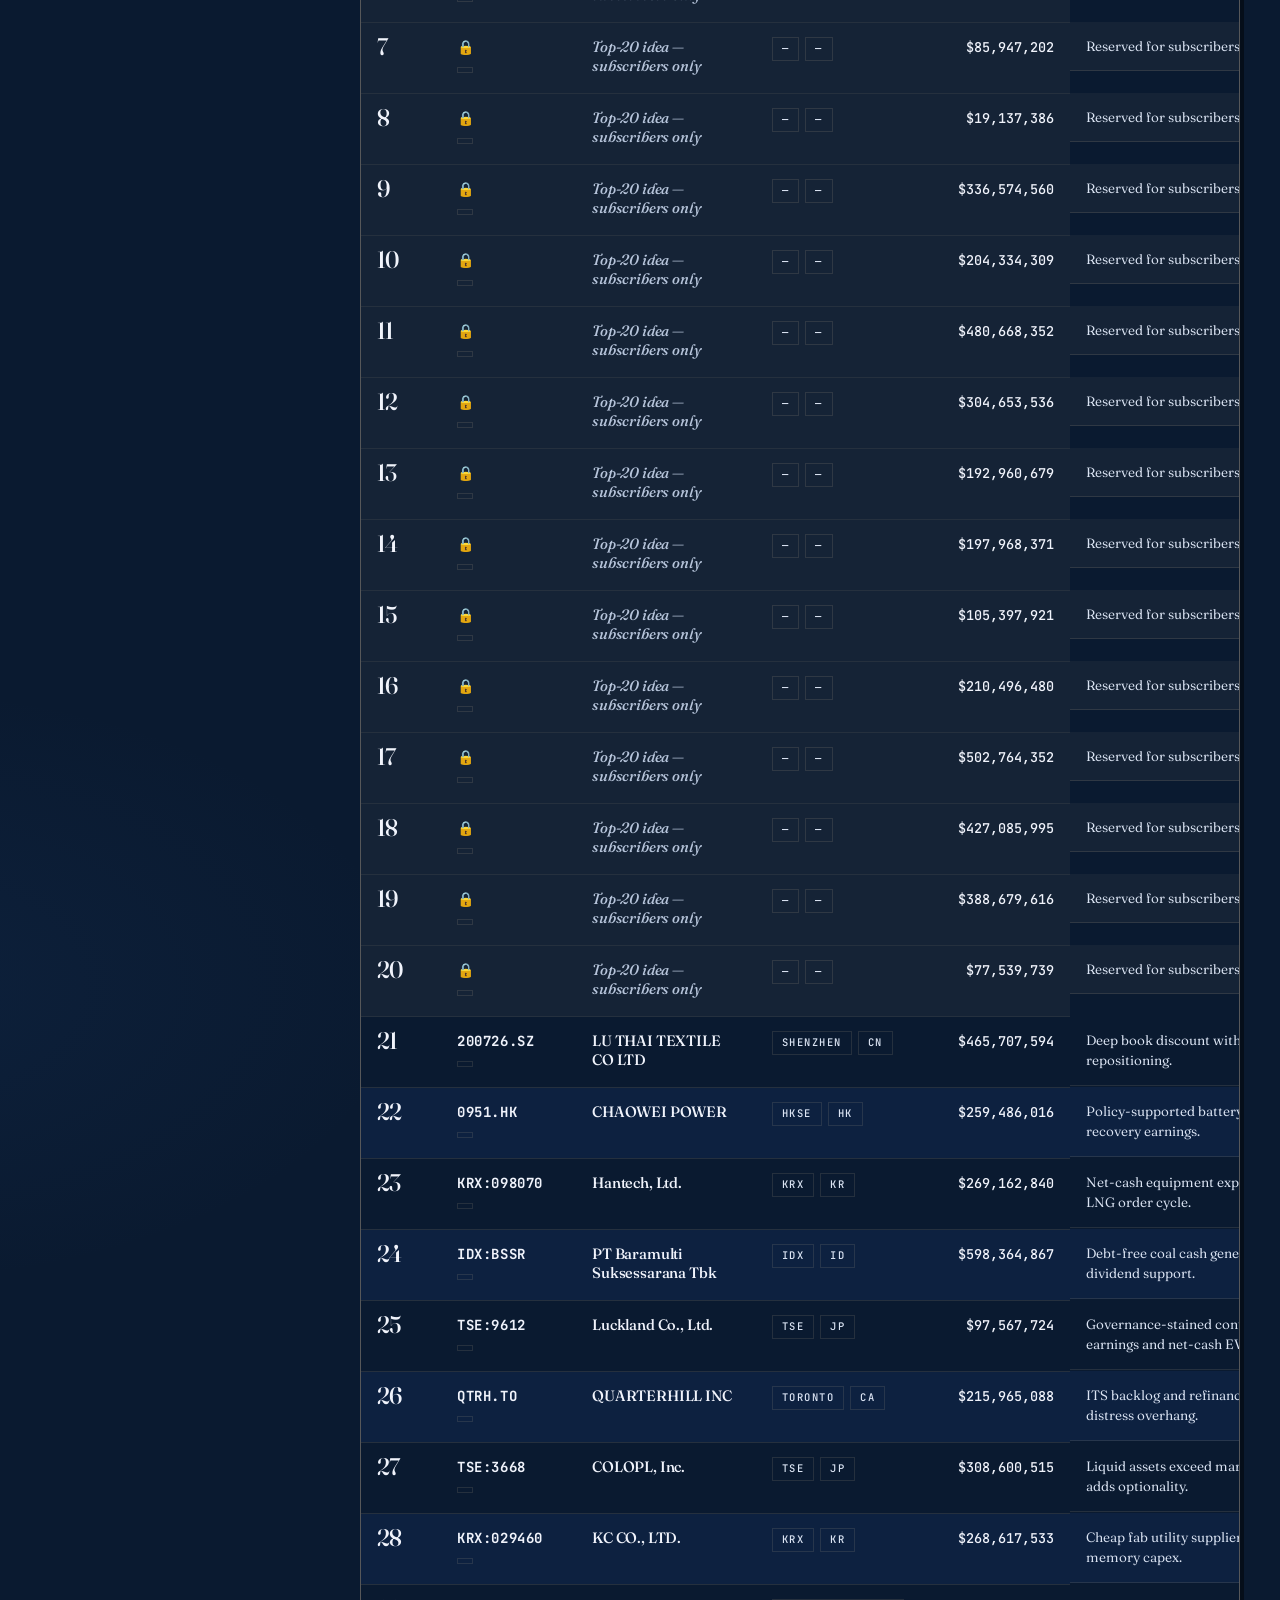
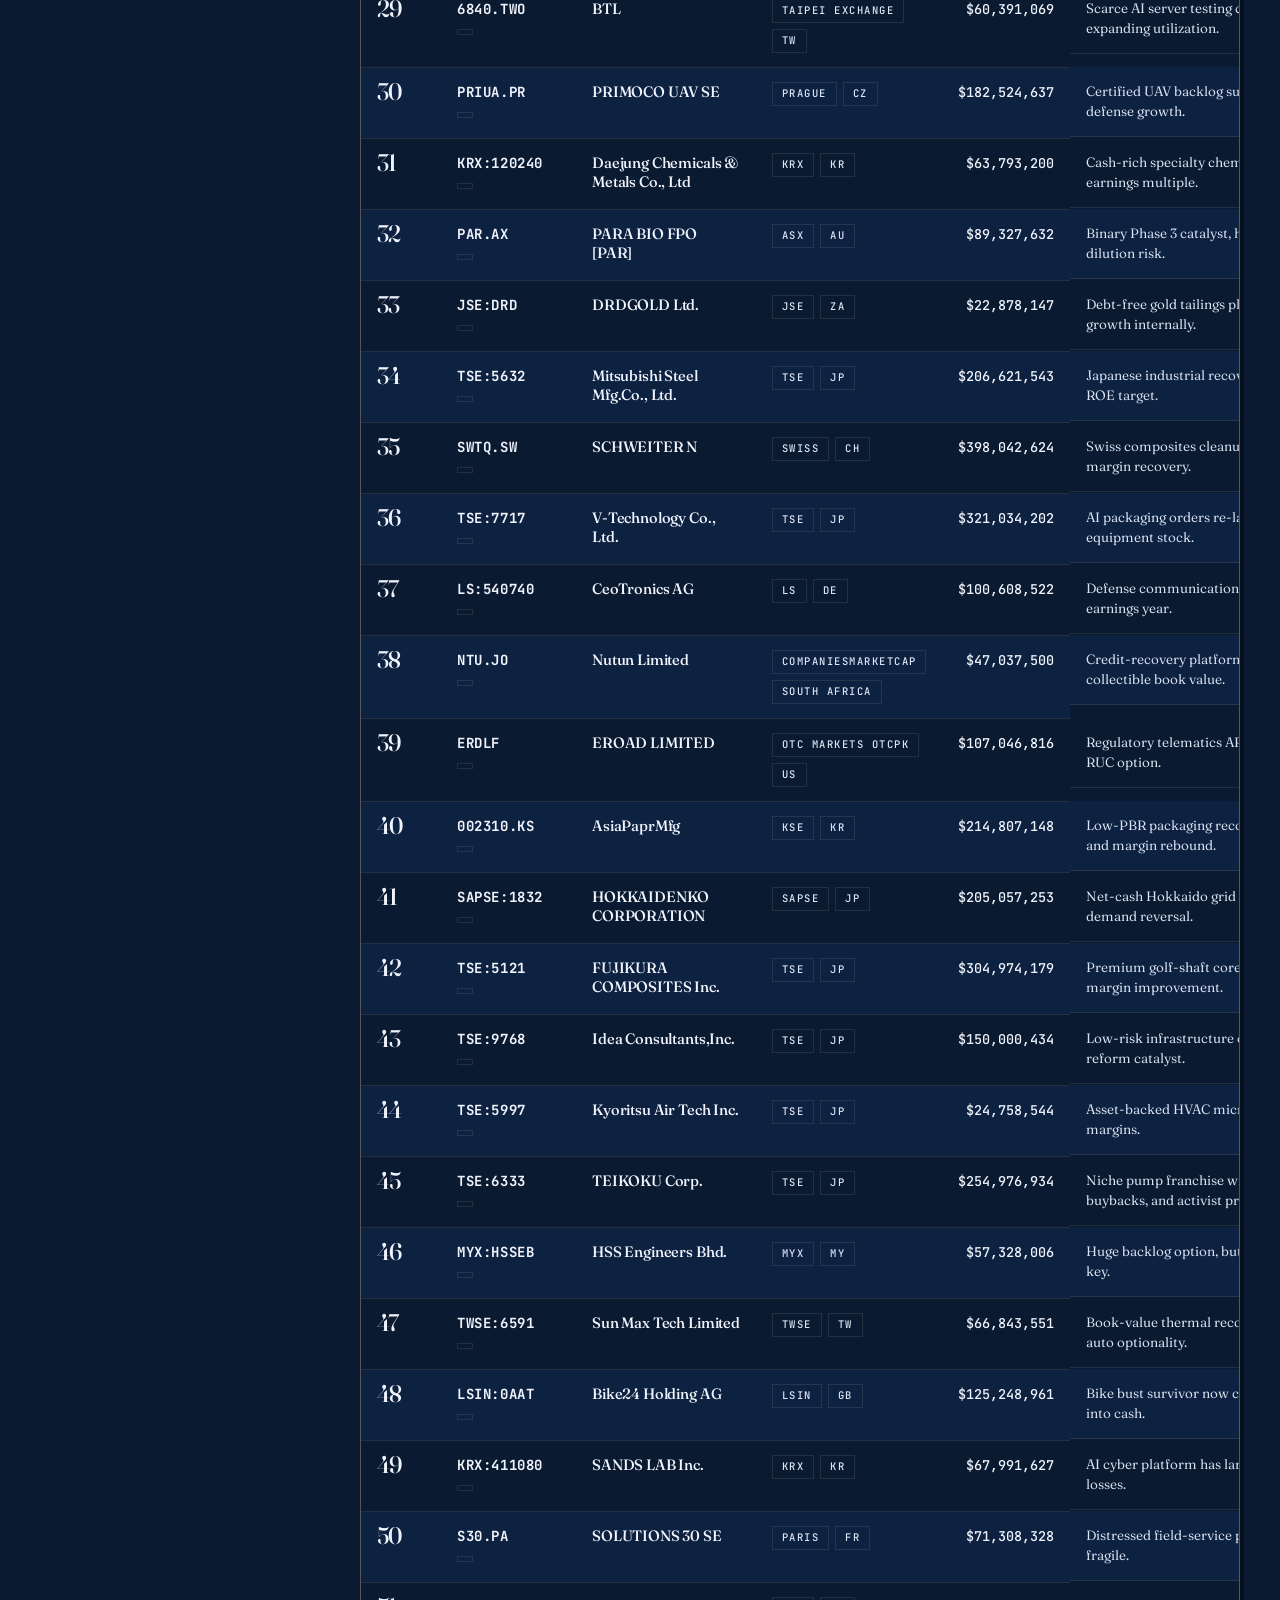
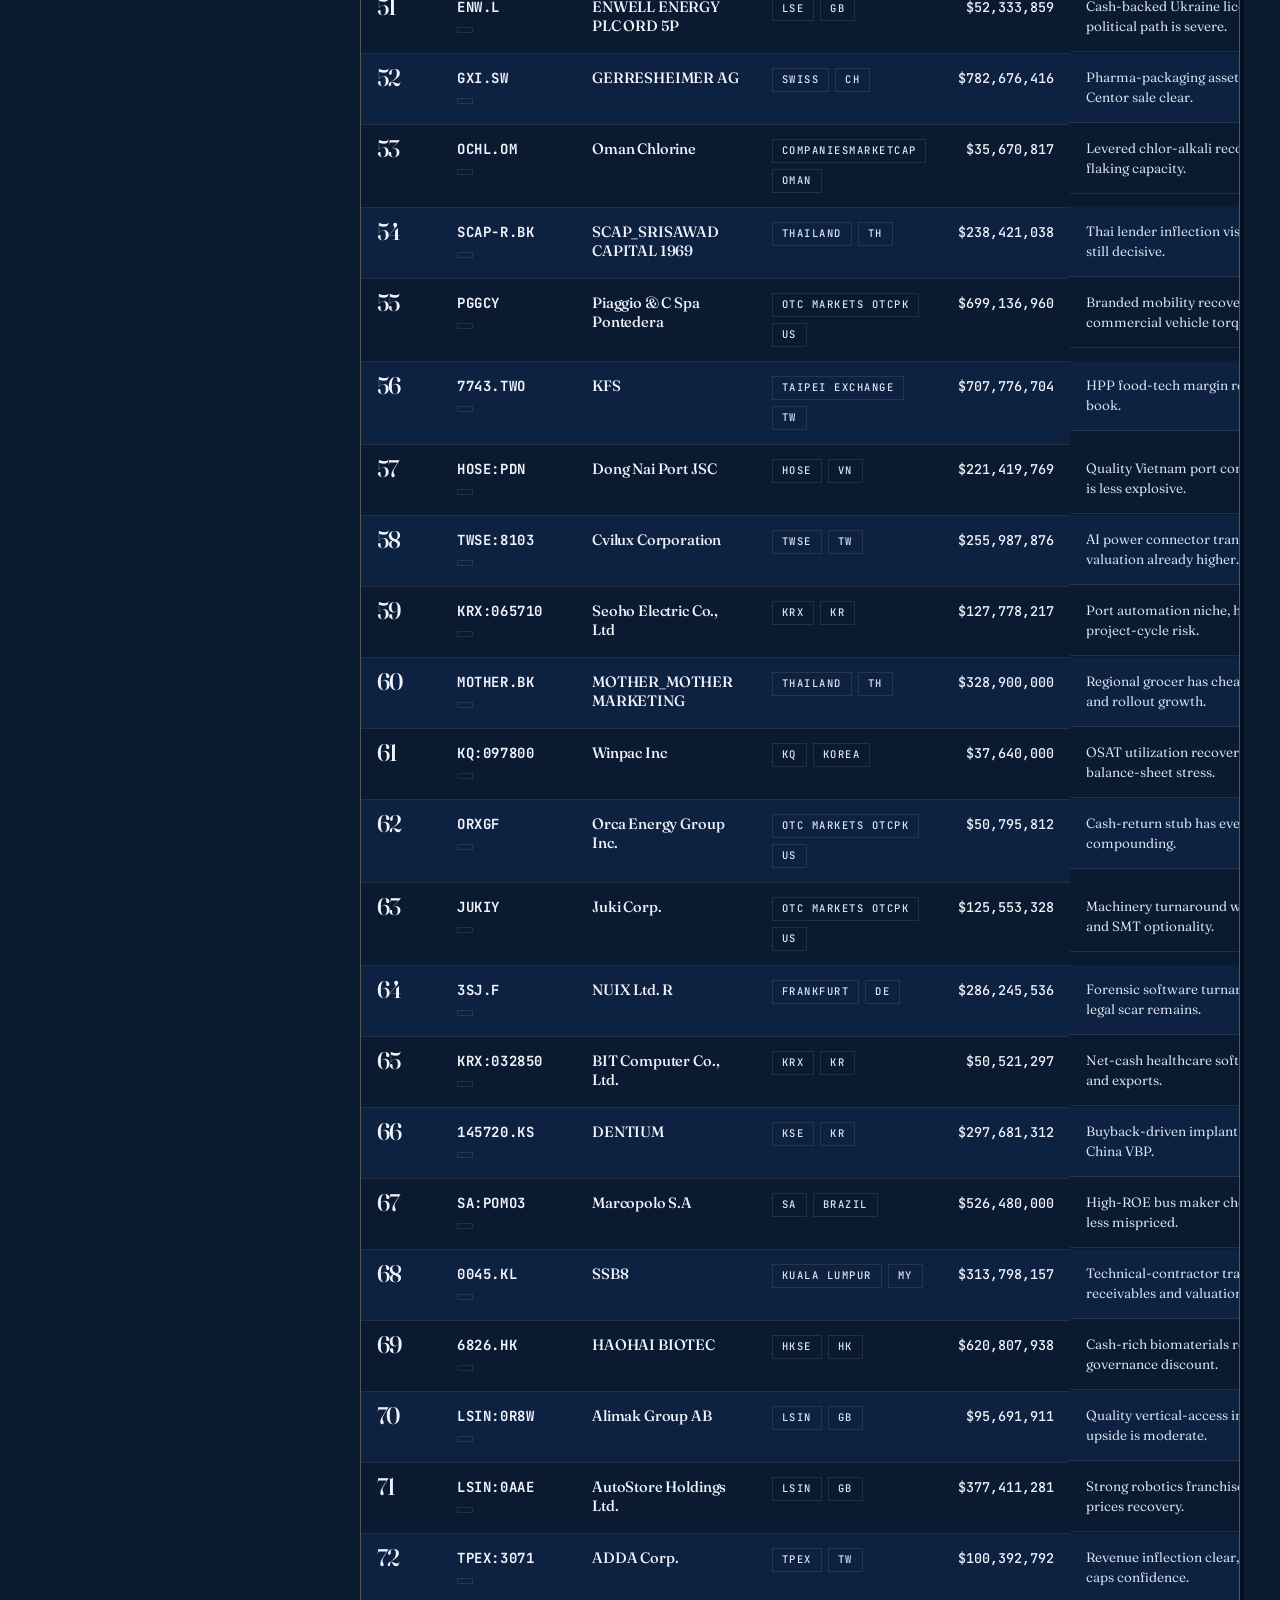
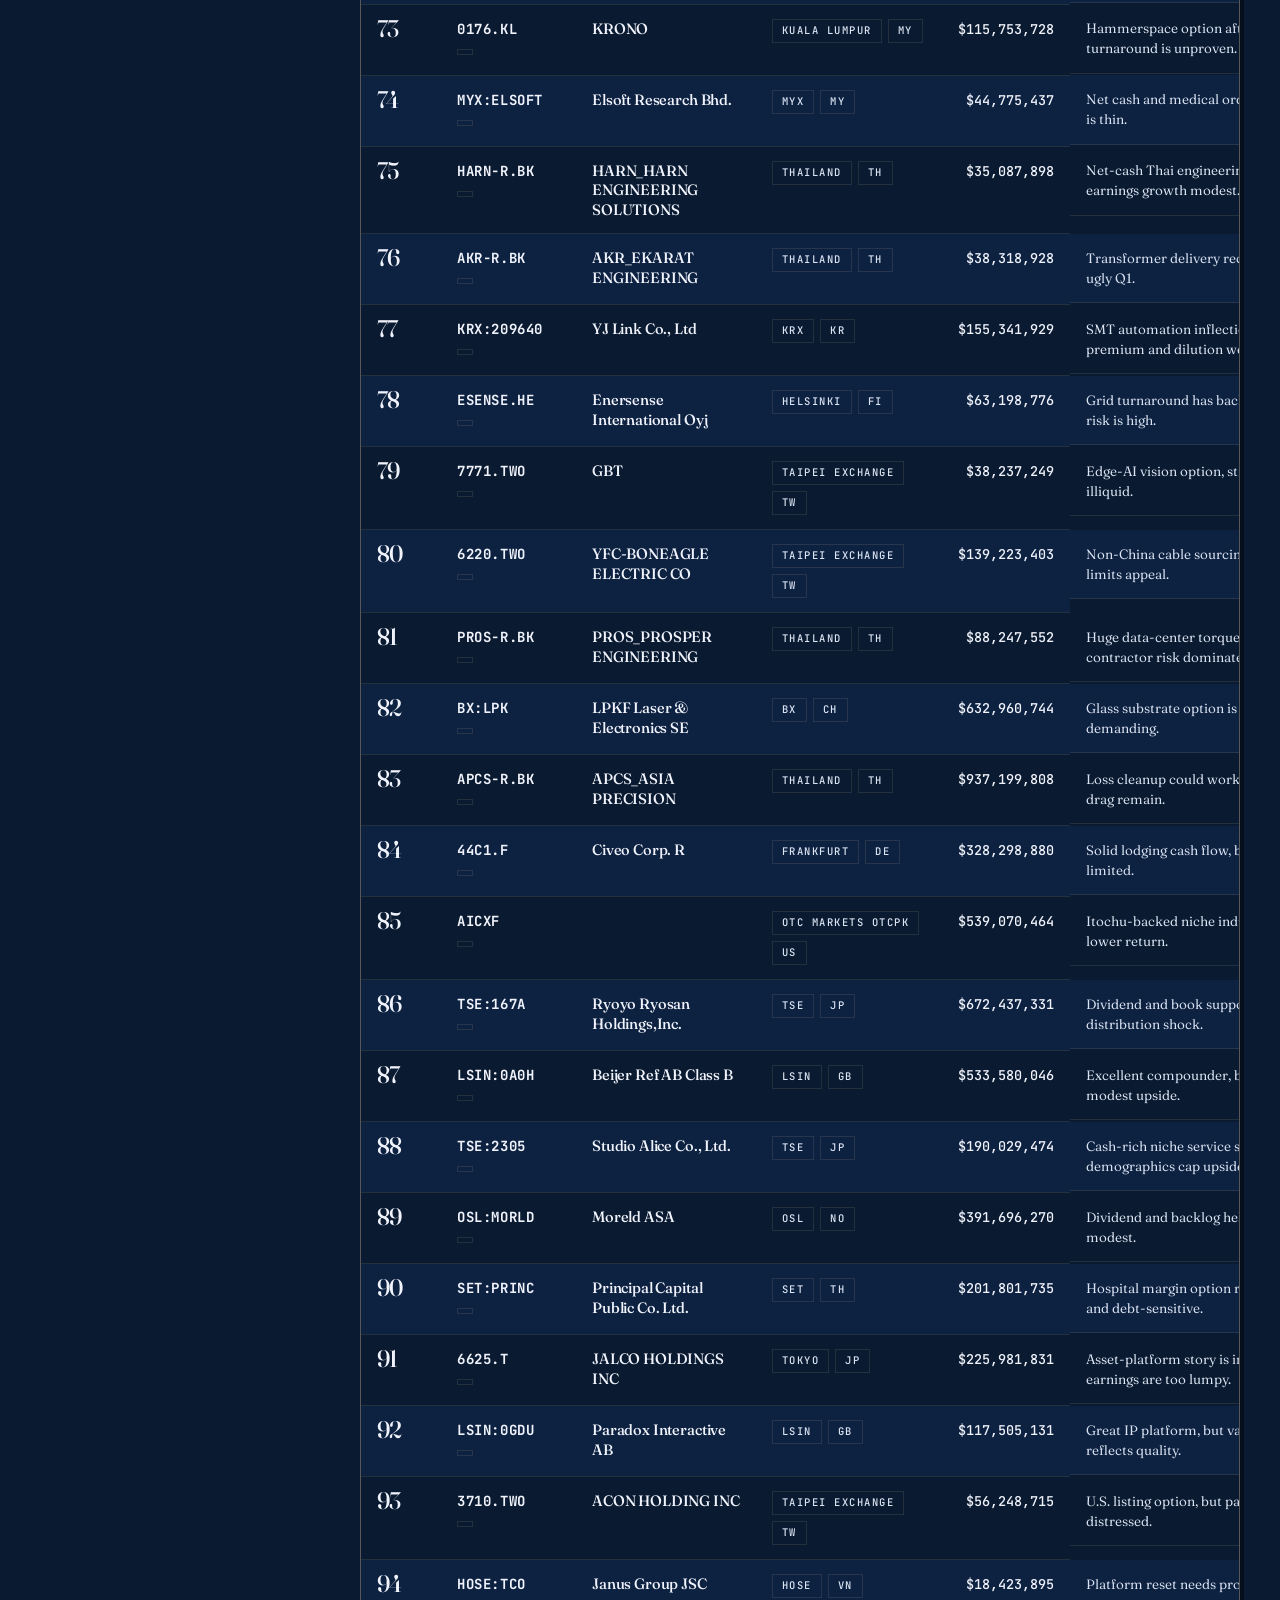
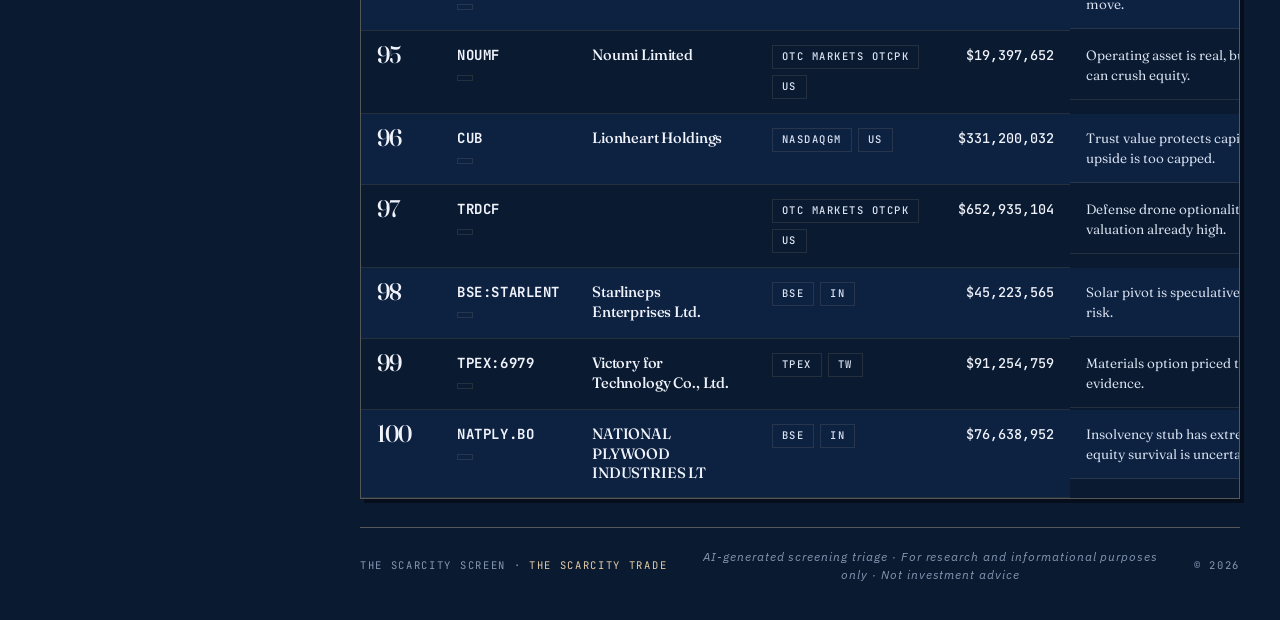
==== commit e0cd057e: "Gate top-20 (redact data + locked UI), remove bulk CSV/top-20 theses, rebrand Signal Ledger -> The S" ====
--- a/index.html
+++ b/index.html
@@ -3,7 +3,7 @@
   <head>
     <meta charset="UTF-8" />
     <meta name="viewport" content="width=device-width, initial-scale=1.0" />
-    <title>Signal Ledger - Global Small-Cap Top 100</title>
+    <title>The Scarcity Screen - Global Small-Cap Top 100</title>
     <link rel="icon" href="data:," />
     <link rel="preconnect" href="https://fonts.googleapis.com" />
     <link rel="preconnect" href="https://fonts.gstatic.com" crossorigin />
@@ -11,17 +11,17 @@
       href="https://fonts.googleapis.com/css2?family=Fraunces:opsz,wght,SOFT,WONK@9..144,300..900,0..100,0..1&family=IBM+Plex+Sans:wght@300;400;500;600;700&family=JetBrains+Mono:wght@400;500;700&display=swap"
       rel="stylesheet"
     />
-    <link rel="stylesheet" href="./assets/results_dashboard.css?v=20260618a" />
+    <link rel="stylesheet" href="./assets/results_dashboard.css?v=20260618b" />
   </head>
   <body>
     <div class="grain" aria-hidden="true"></div>
 
     <div class="tape" aria-hidden="true">
       <div class="tape-track" id="tape-track">
-        <span class="tape-item">Signal Ledger · Global Small-Cap Top 100 · 2026</span>
-        <span class="tape-item">Global public-equity universe</span>
-        <span class="tape-item">V4 Pro thesis coverage</span>
-        <span class="tape-item">Codex finalist theses</span>
+        <span class="tape-item">The Scarcity Screen · Global Small-Cap Top 100 · 2026</span>
+        <span class="tape-item">~42,500 names screened</span>
+        <span class="tape-item">GPT-5.5 Pro reasoning pass</span>
+        <span class="tape-item">Top 20 reserved for subscribers</span>
         <span class="tape-item">Final top 100 stack rank</span>
       </div>
     </div>
@@ -31,12 +31,12 @@
         <a class="rail-home" href="https://scarcitytrade.com">↩ The Scarcity Trade</a>
         <div class="brand">
           <div class="brand-mark" aria-hidden="true">
-              <span class="brand-glyph">SL</span>
+              <span class="brand-glyph">SS</span>
             <span class="brand-rule"></span>
           </div>
           <div class="brand-text">
             <p class="eyebrow">By The Scarcity Trade</p>
-            <h1>Signal<br />Ledger</h1>
+            <h1>Scarcity<br />Screen</h1>
           </div>
         </div>
 
@@ -60,7 +60,9 @@
         <header class="page-head">
           <div class="title-block">
             <p class="masthead-meta">
-              <span>Signal Ledger Research</span>
+              <span>The Scarcity Screen Research</span>
+              <span class="dot">●</span>
+              <span>GPT-5.5 Pro pass</span>
               <span class="dot">●</span>
               <span id="report-date">Updated 2026</span>
             </p>
@@ -165,7 +167,7 @@
         </section>
 
         <footer class="colophon">
-          <span>Signal Ledger · <a href="https://scarcitytrade.com" style="color:var(--brass);text-decoration:none">The Scarcity Trade</a></span>
+          <span>The Scarcity Screen · <a href="https://scarcitytrade.com" style="color:var(--brass);text-decoration:none">The Scarcity Trade</a></span>
           <span>AI-generated screening triage · For research and informational purposes only · Not investment advice</span>
           <span id="footer-stamp">© 2026</span>
         </footer>
@@ -203,6 +205,6 @@
         "publicMode": true
 };
     </script>
-    <script src="./assets/results_dashboard.js?v=20260618a"></script>
+    <script src="./assets/results_dashboard.js?v=20260618b"></script>
   </body>
 </html>
--- a/assets/results_dashboard.css
+++ b/assets/results_dashboard.css
@@ -1124,6 +1124,16 @@
   color: var(--ink);
 }
 tbody tr.selected .rank { color: var(--brass); }
+
+/* locked / gated top-20 rows */
+tbody tr.locked .ticker { color: var(--brass); }
+tbody tr.locked .company-name { color: var(--ink-3); font-style: italic; }
+tbody tr.locked td { background: rgba(230,205,166,0.05); }
+tbody tr.locked:hover td { background: rgba(230,205,166,0.12); }
+.locked-panel { padding: 6px 0; color: var(--ink-2); font-size: 15px; line-height: 1.65; }
+.locked-panel strong { color: var(--ink); }
+.locked-cta { display: inline-block; margin-top: 14px; padding: 11px 18px; background: var(--brass); color: var(--paper); text-decoration: none; font-family: "JetBrains Mono", monospace; font-size: 11px; letter-spacing: 0.16em; text-transform: uppercase; }
+.locked-cta:hover { background: #f3e0c0; }
 
 tbody tr:focus-visible td {
   outline: 2px solid var(--oxblood);
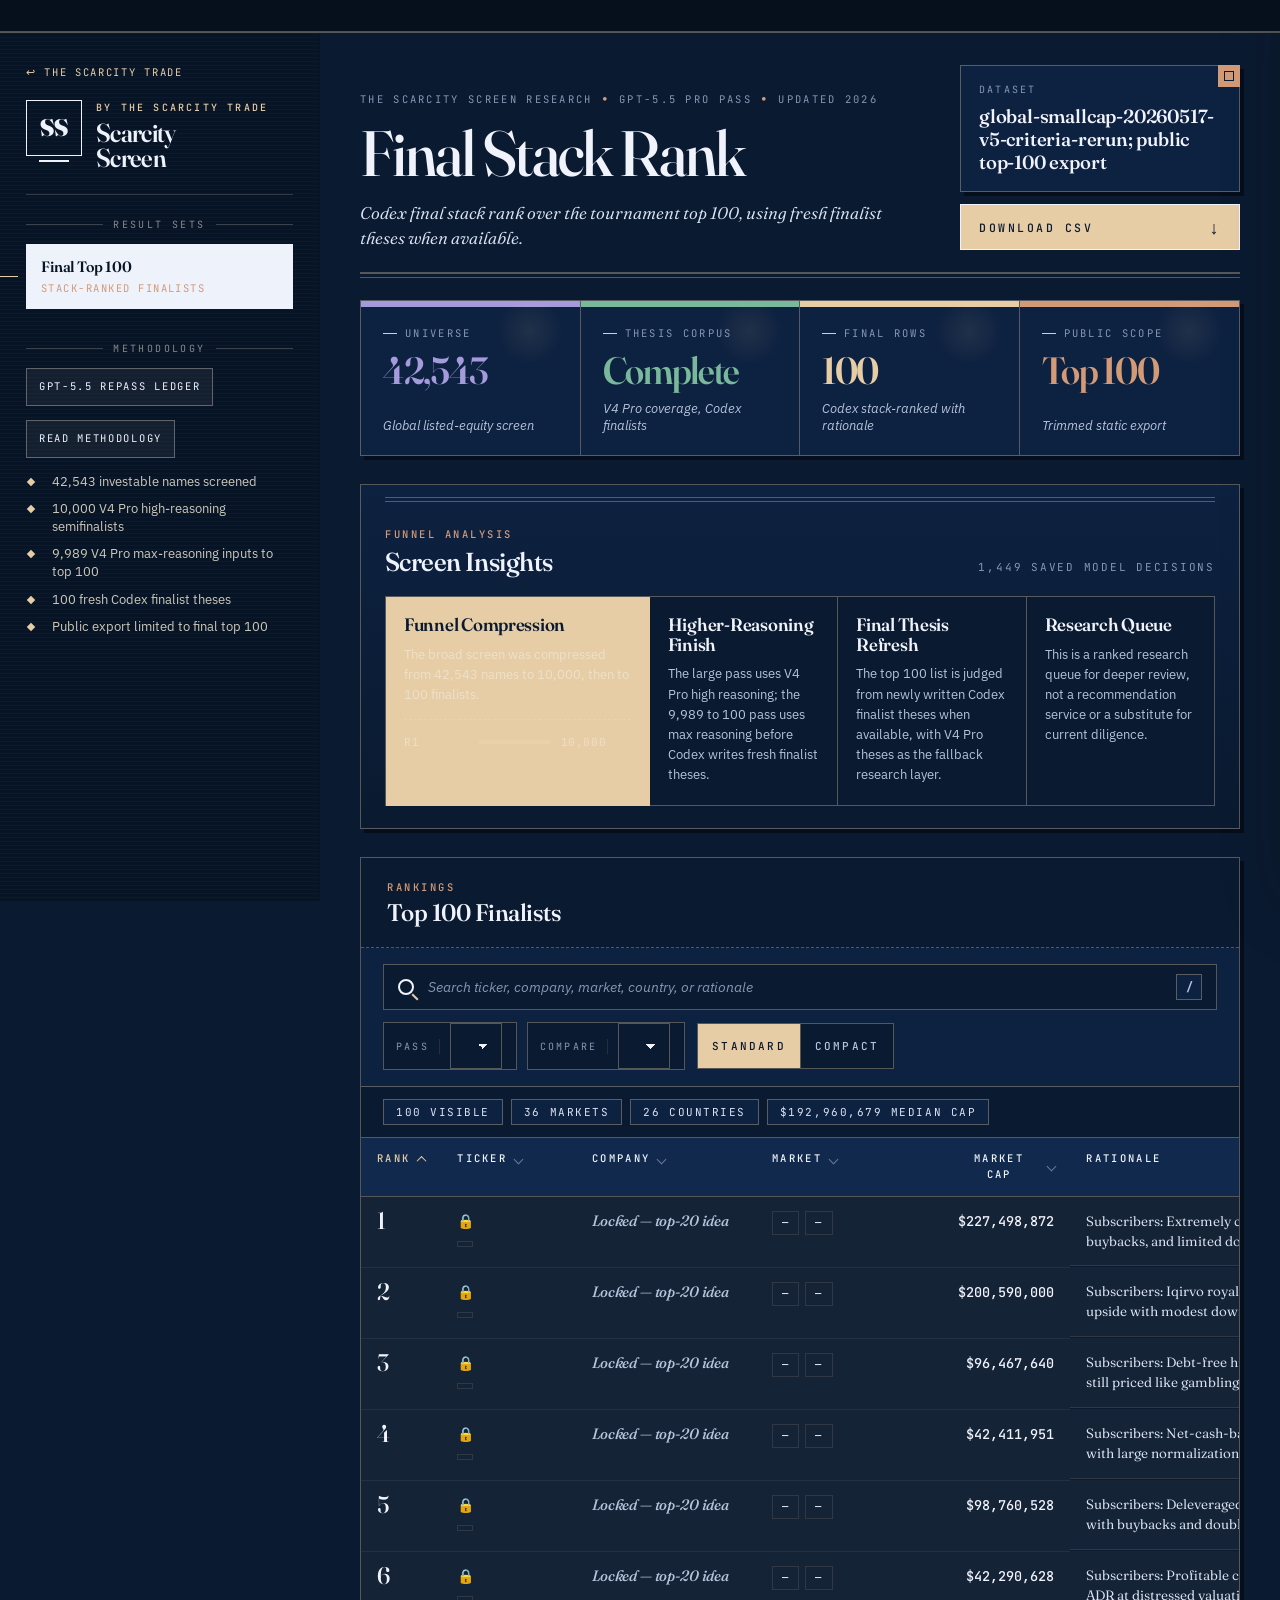
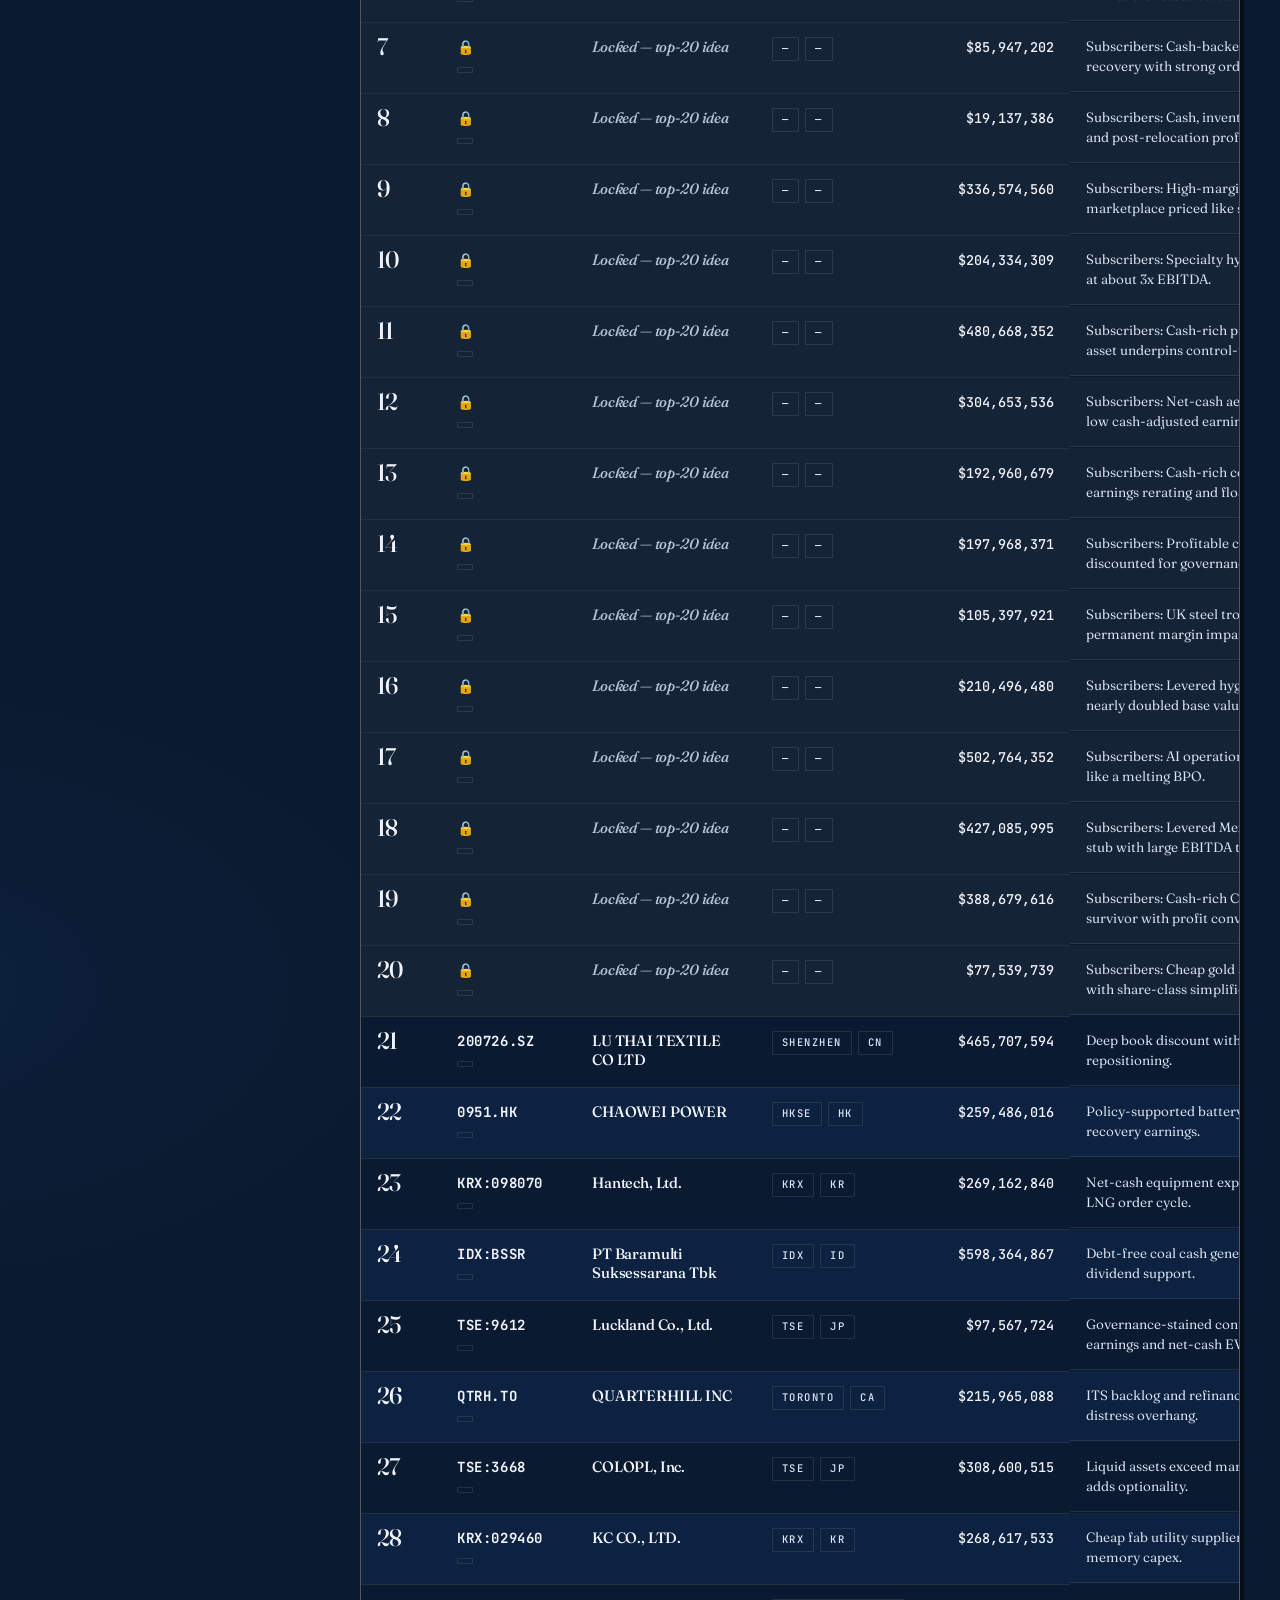
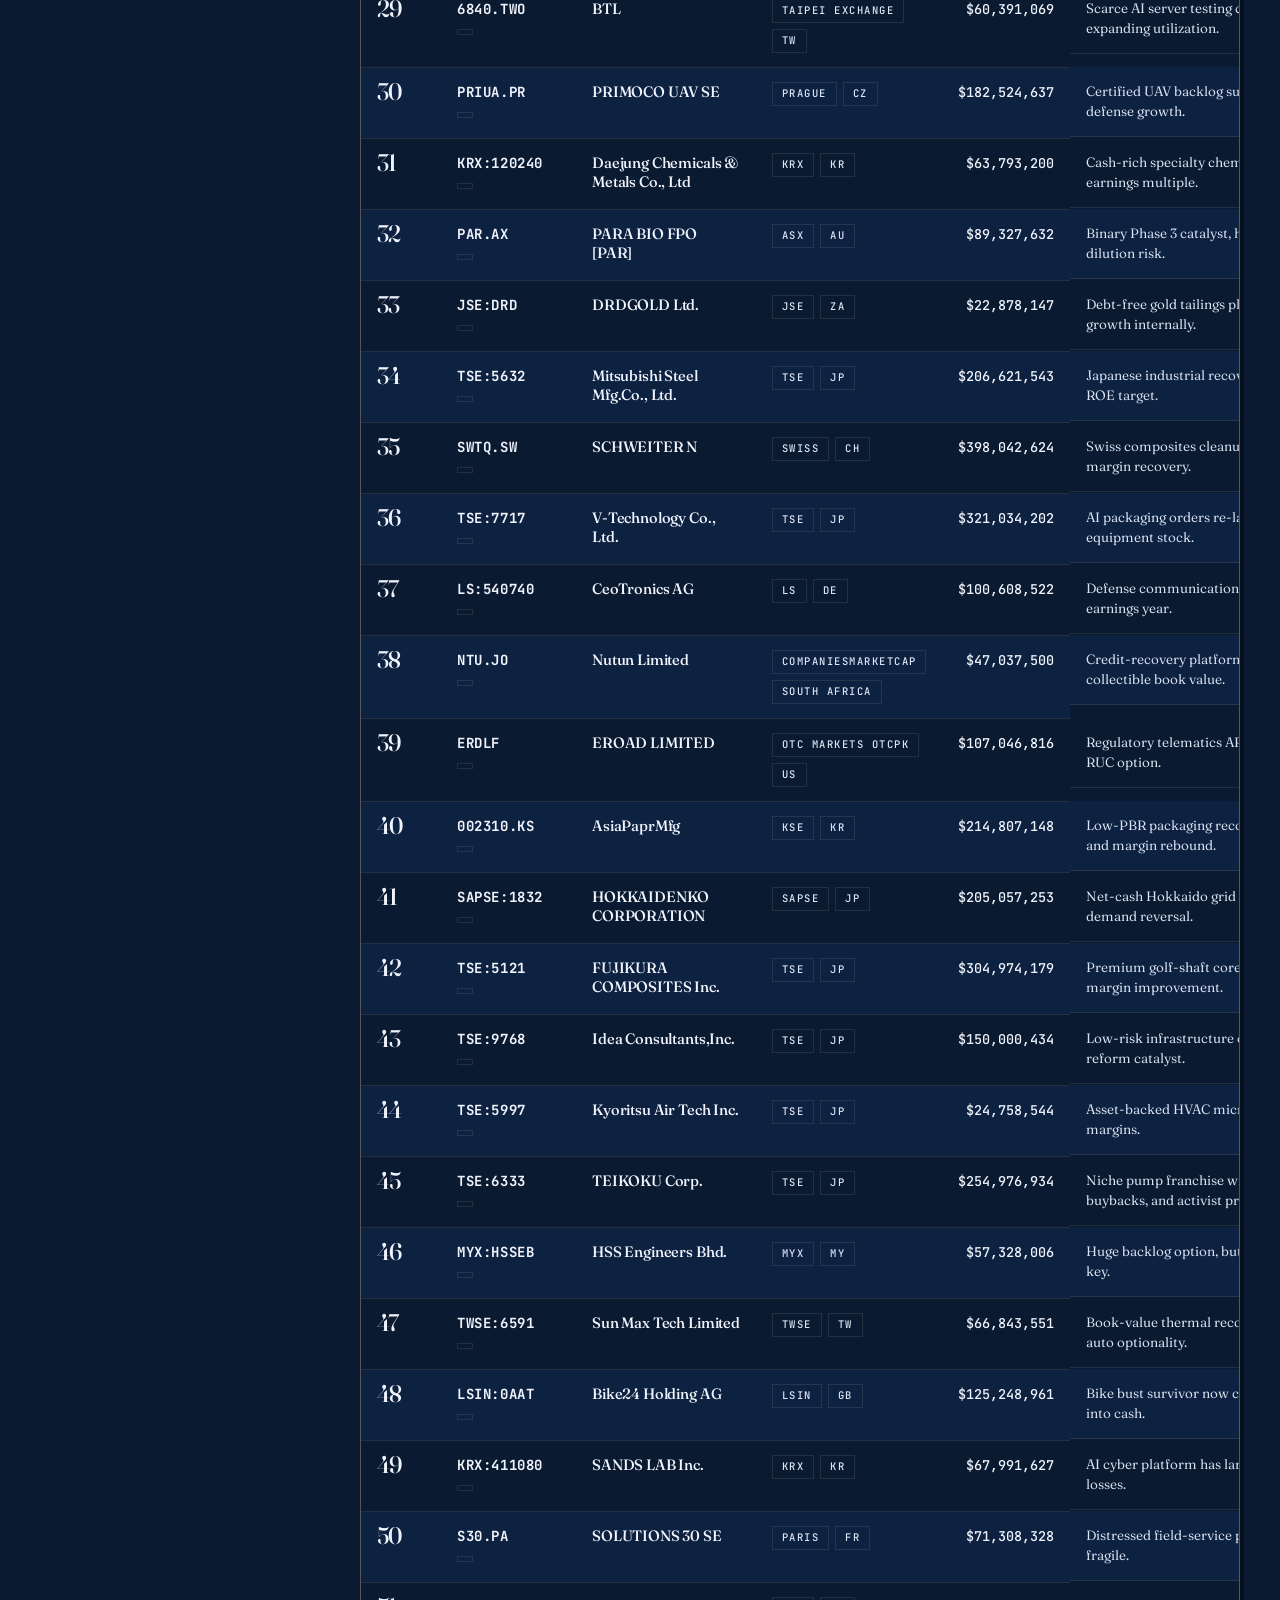
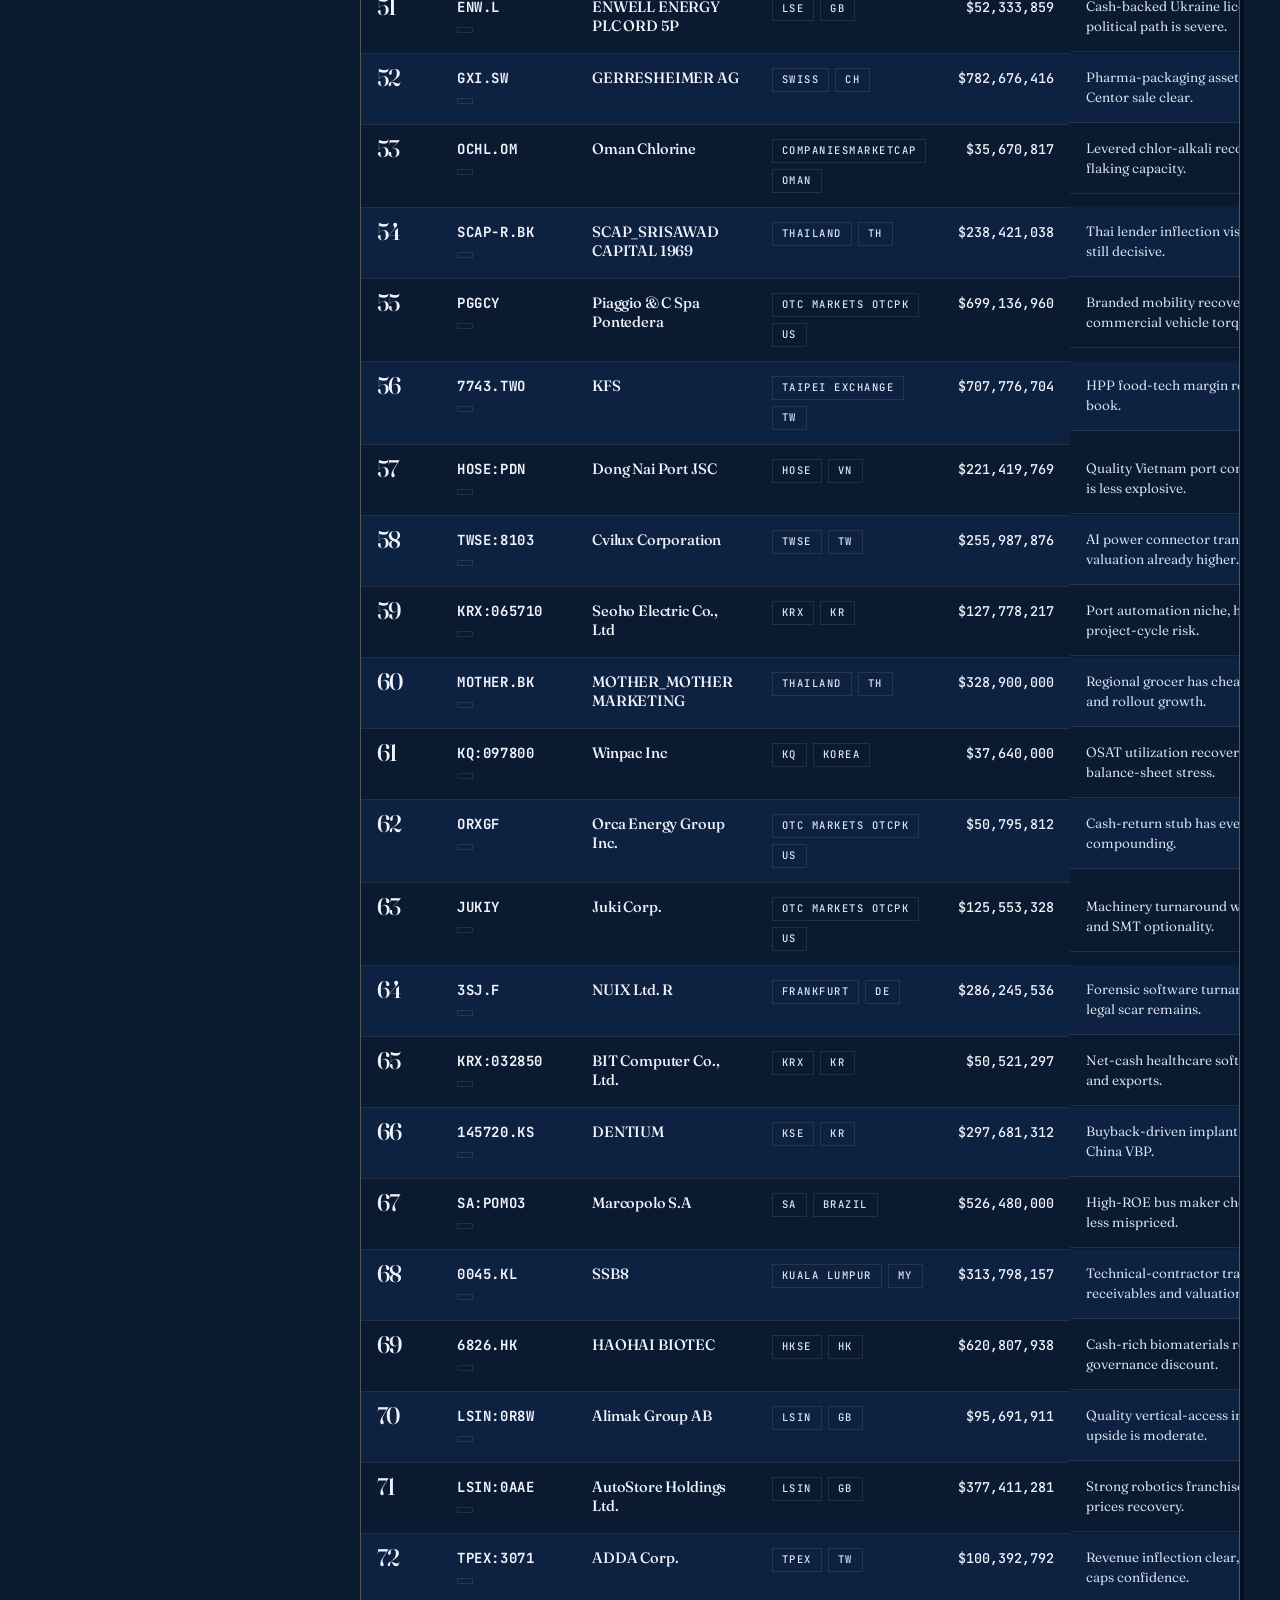
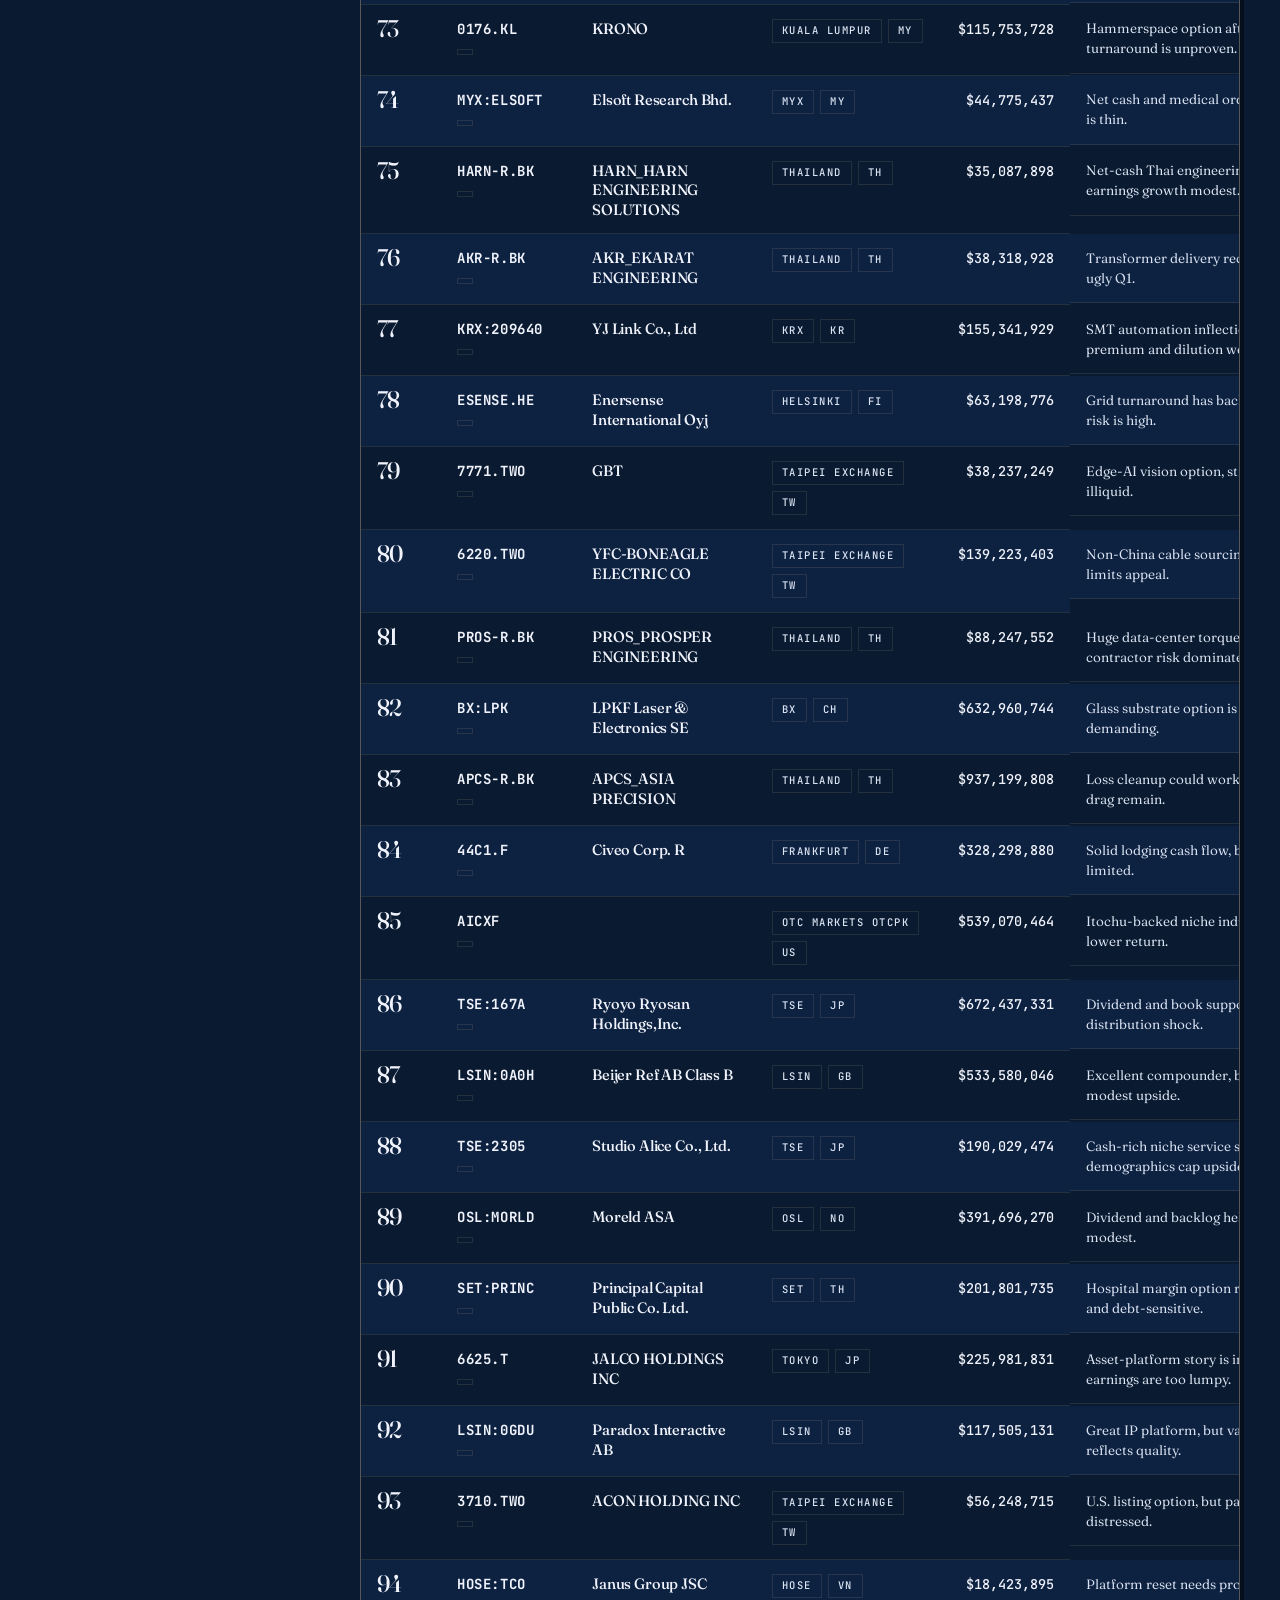
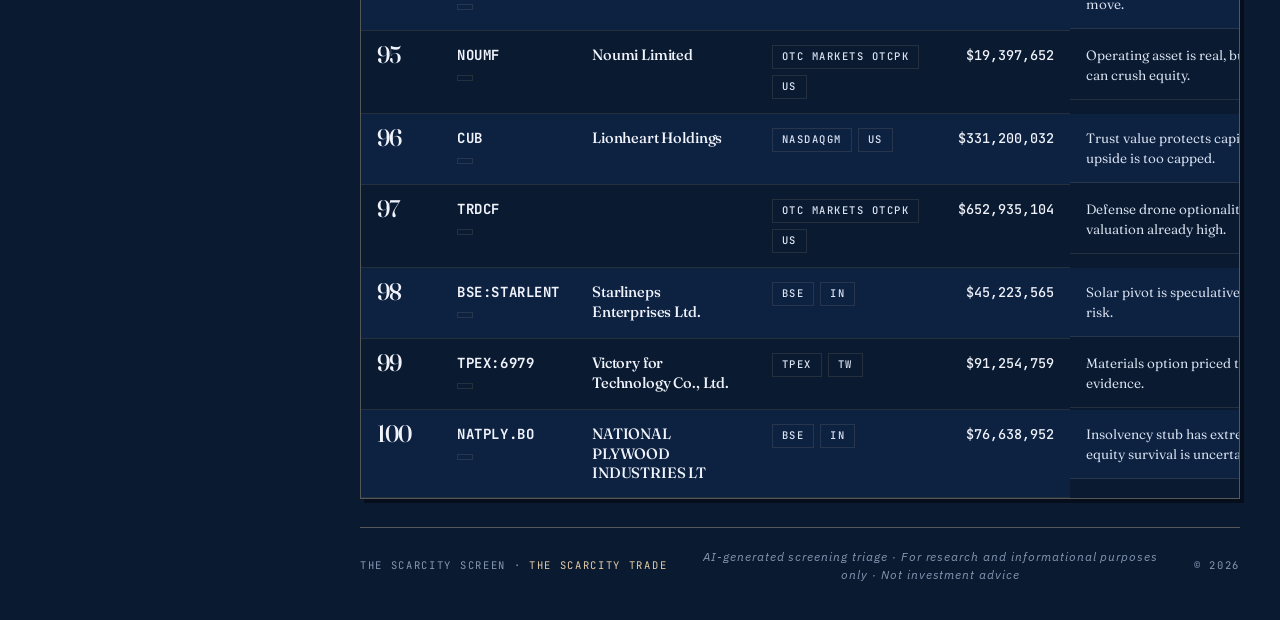
==== commit b2f8ca36: "Fix universe count (42,543), locked rows show cap+teaser (FOMO) with name/exchange/country gated" ====
--- a/index.html
+++ b/index.html
@@ -11,7 +11,7 @@
       href="https://fonts.googleapis.com/css2?family=Fraunces:opsz,wght,SOFT,WONK@9..144,300..900,0..100,0..1&family=IBM+Plex+Sans:wght@300;400;500;600;700&family=JetBrains+Mono:wght@400;500;700&display=swap"
       rel="stylesheet"
     />
-    <link rel="stylesheet" href="./assets/results_dashboard.css?v=20260618b" />
+    <link rel="stylesheet" href="./assets/results_dashboard.css?v=20260618c" />
   </head>
   <body>
     <div class="grain" aria-hidden="true"></div>
@@ -205,6 +205,6 @@
         "publicMode": true
 };
     </script>
-    <script src="./assets/results_dashboard.js?v=20260618b"></script>
+    <script src="./assets/results_dashboard.js?v=20260618c"></script>
   </body>
 </html>
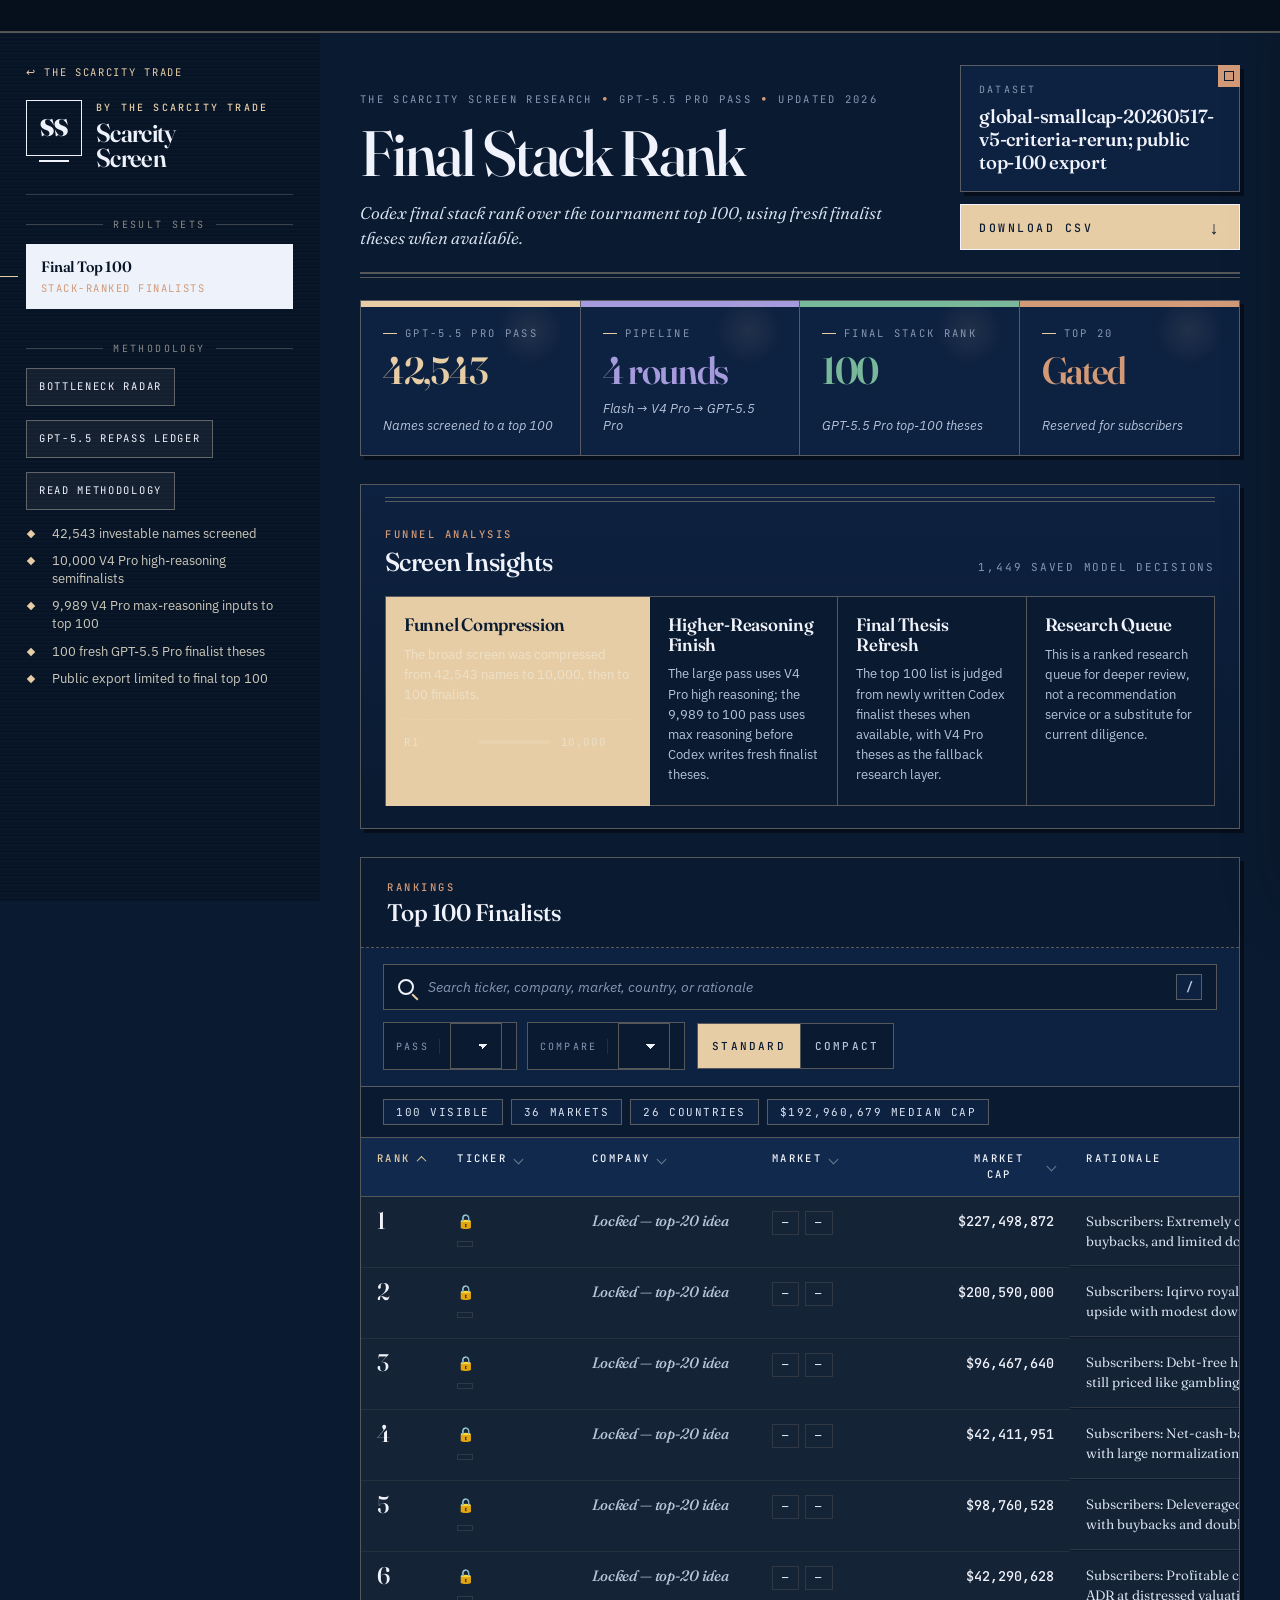
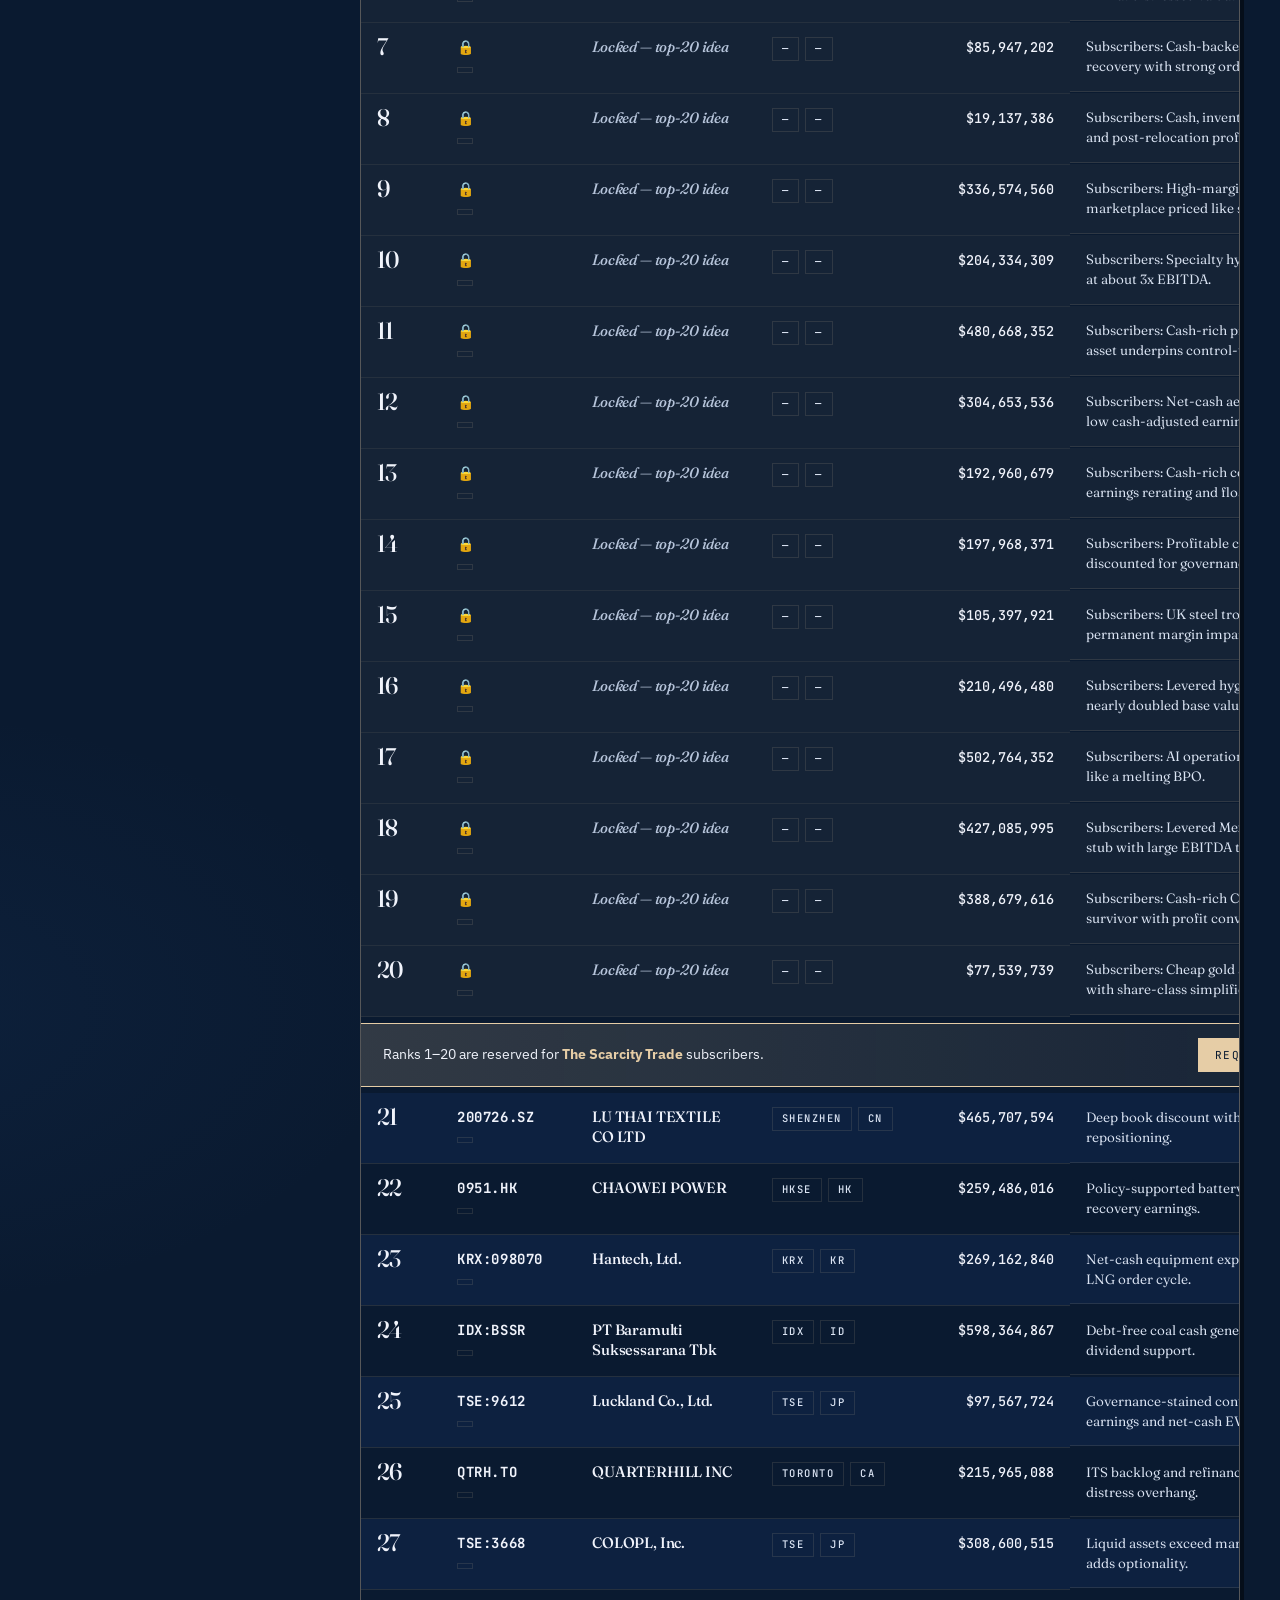
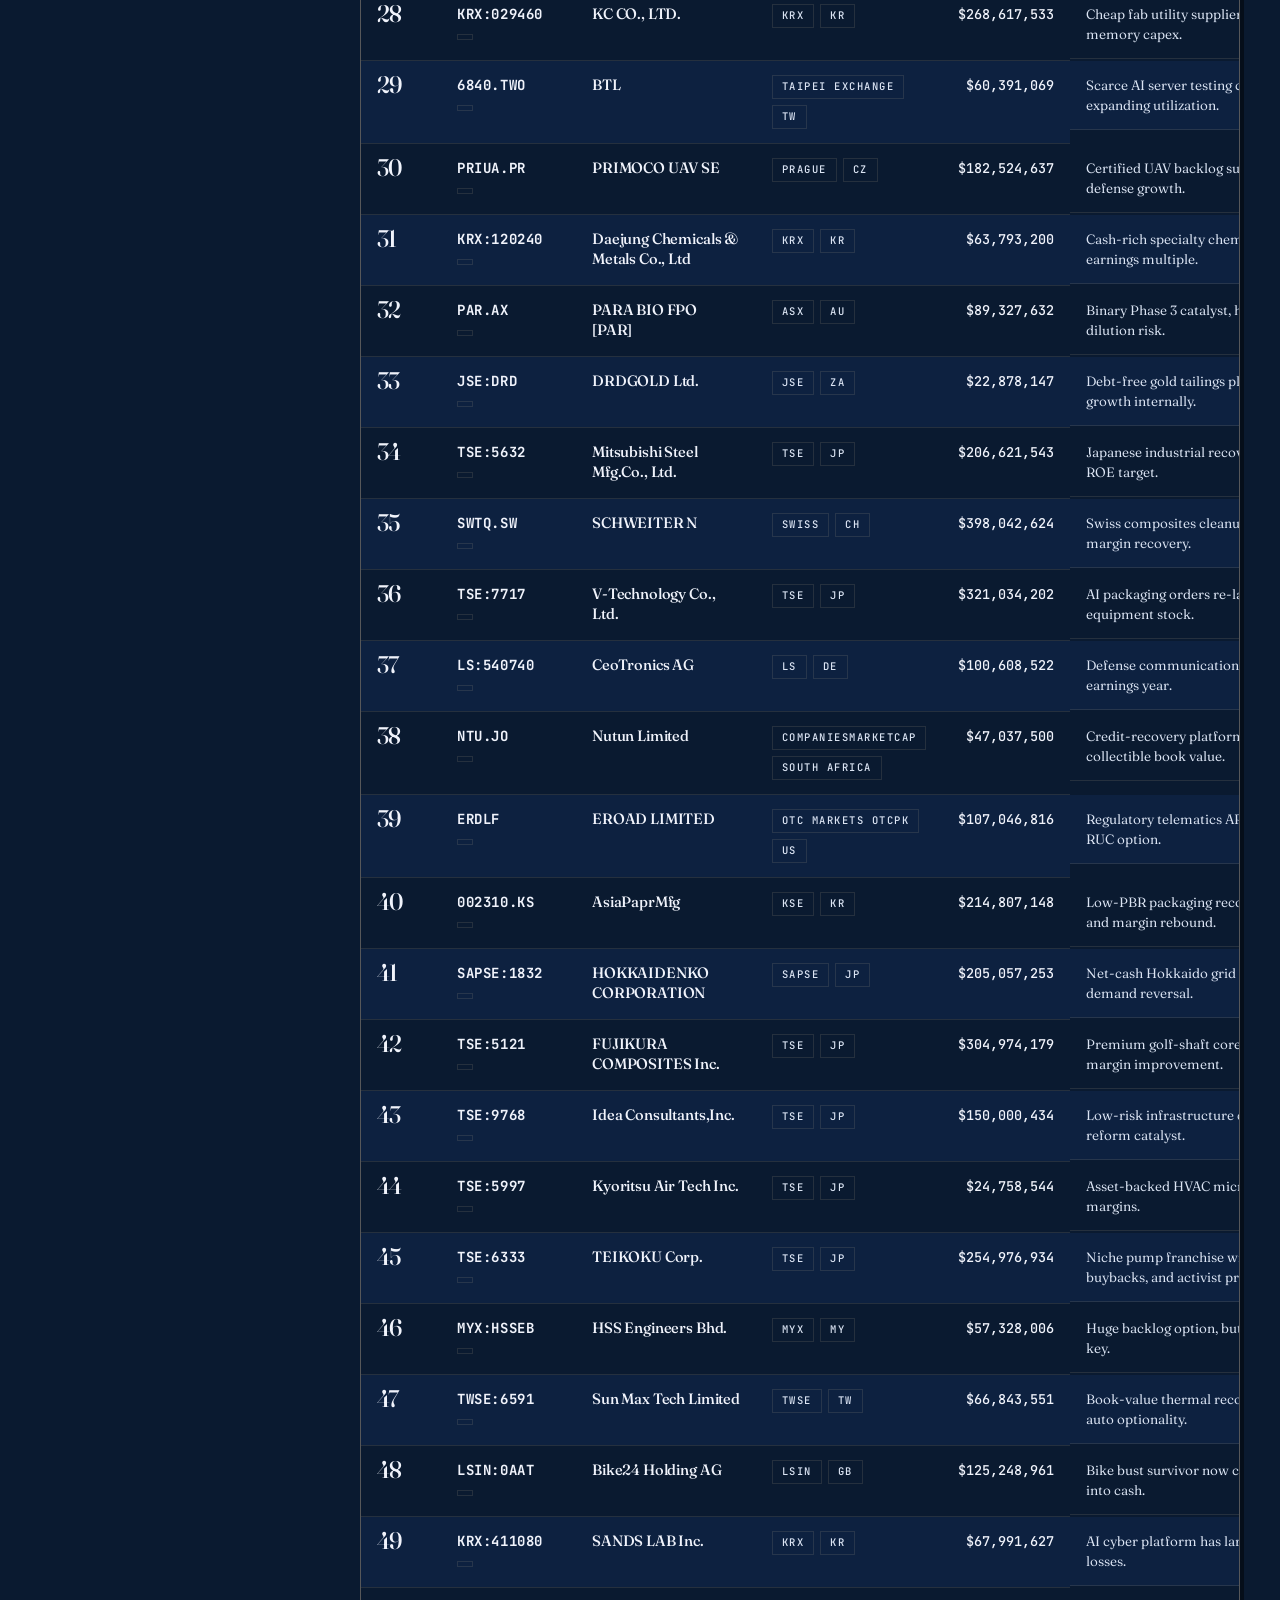
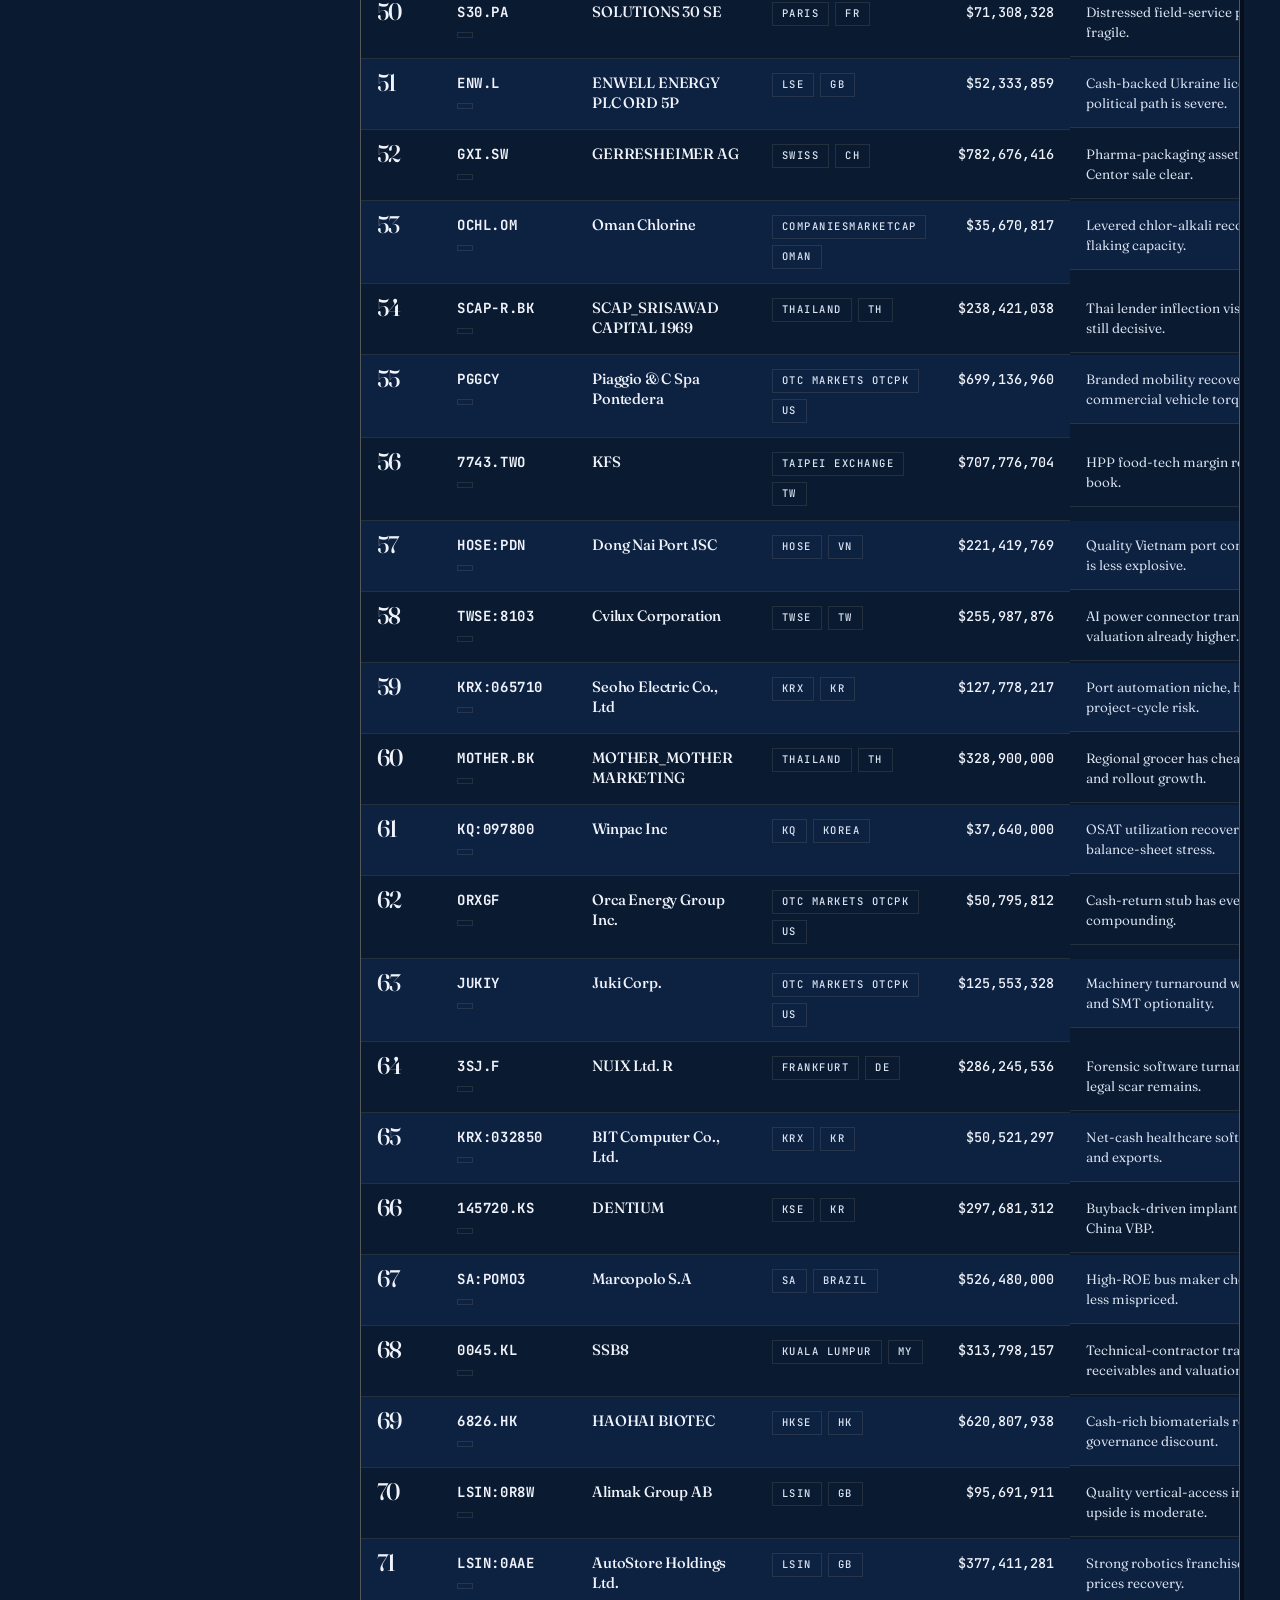
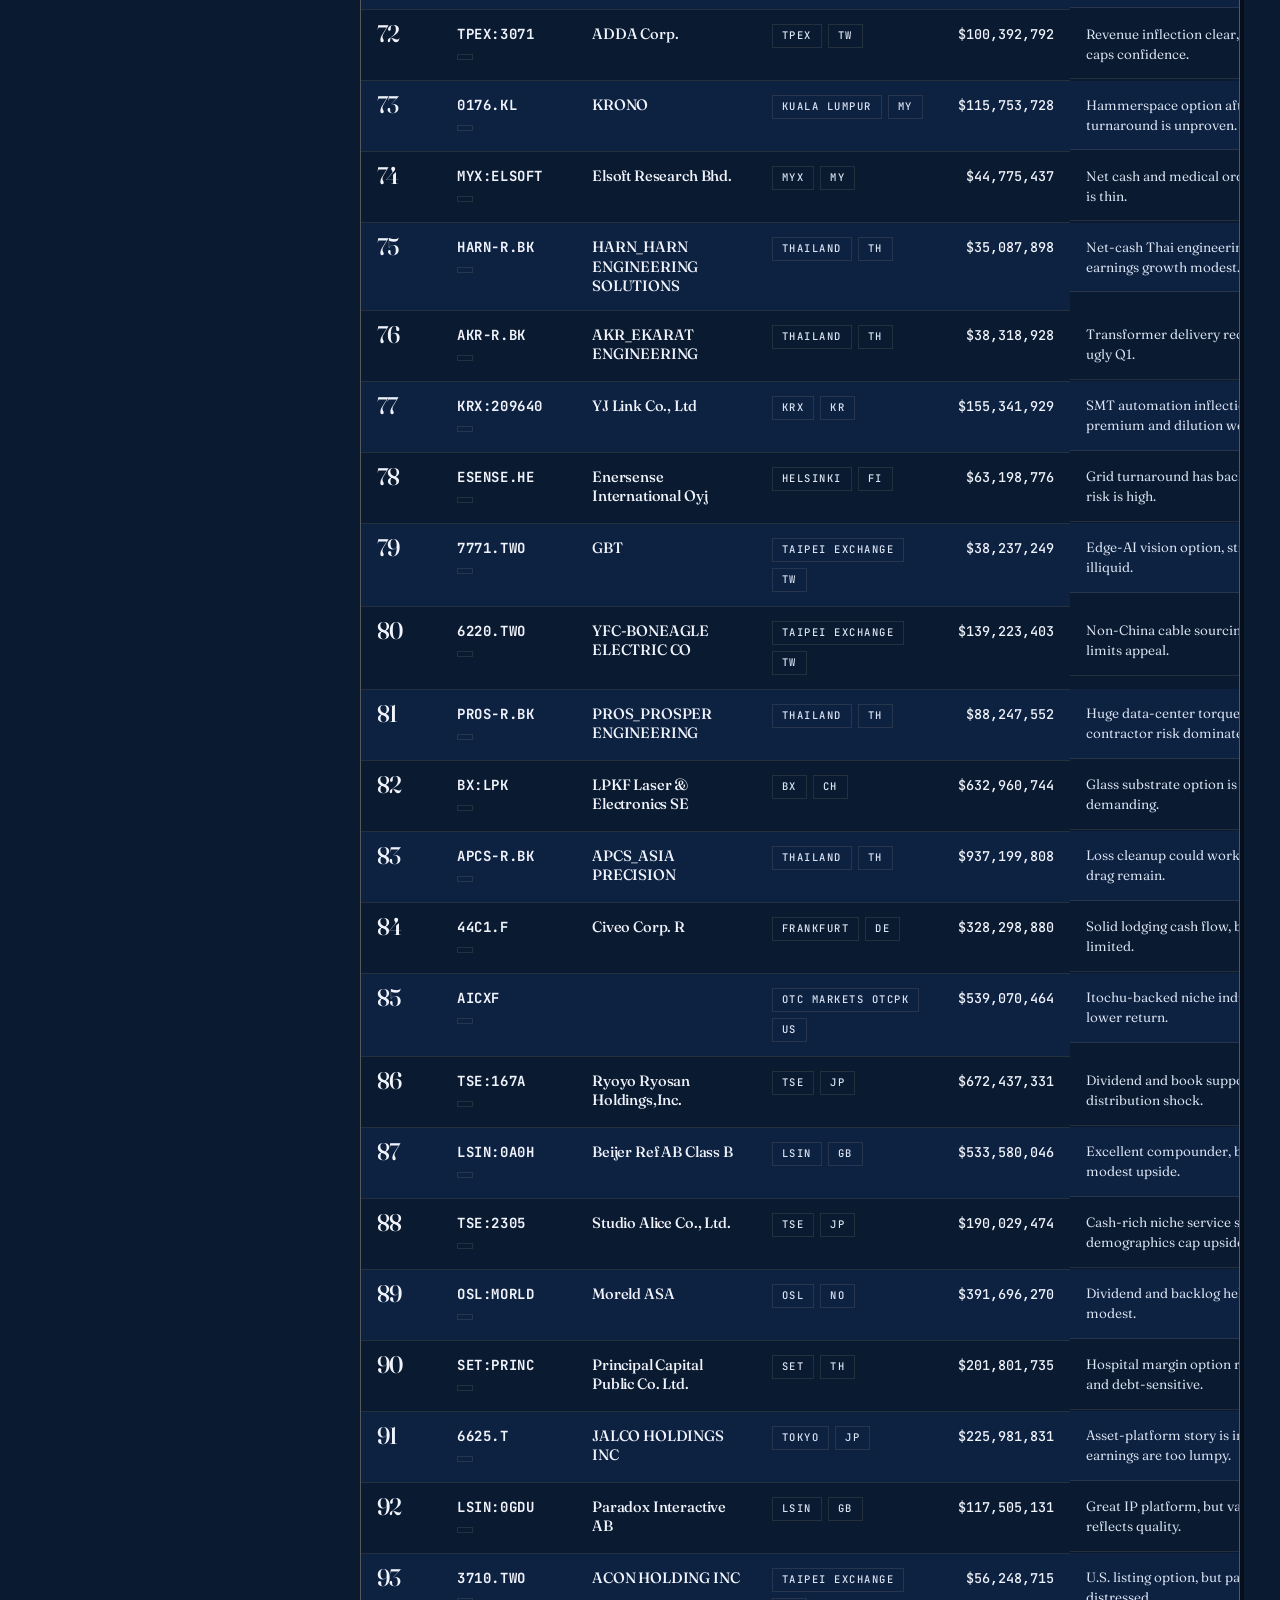
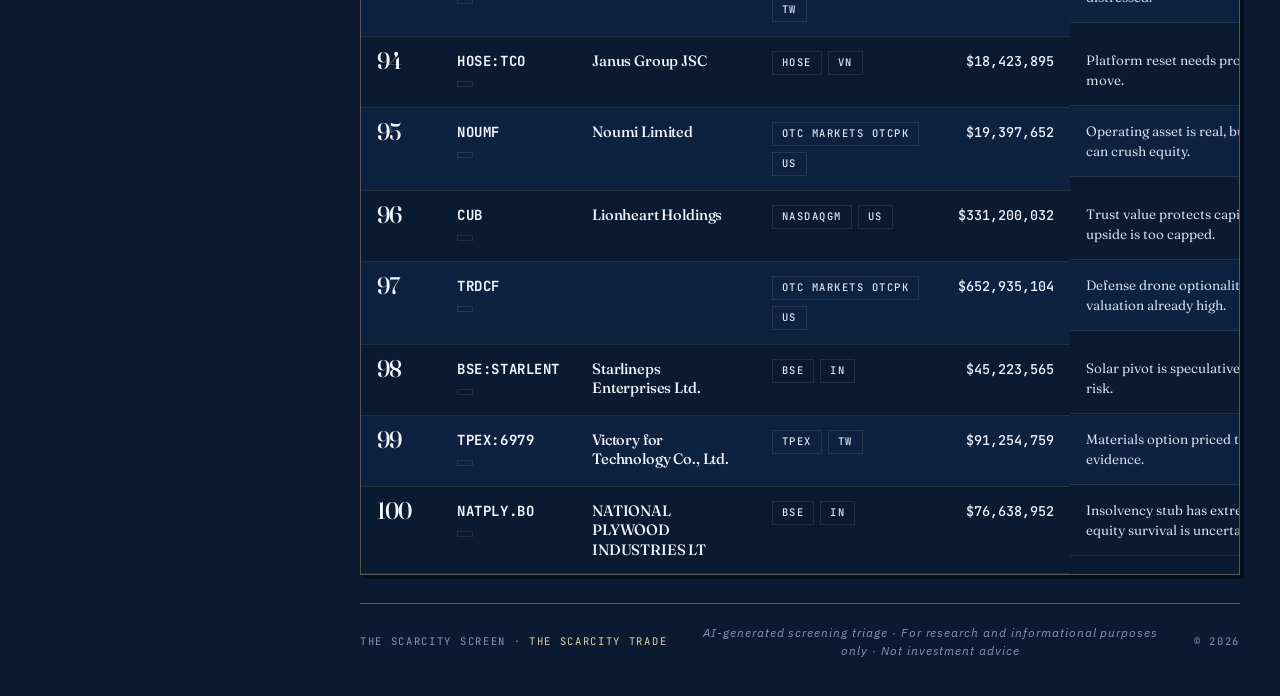
==== commit 2e4398fa: "Polish: GPT-5.5 Pro metric cards, after-rank-20 paywall band; add Bottleneck Radar page + rail link" ====
--- a/index.html
+++ b/index.html
@@ -11,7 +11,7 @@
       href="https://fonts.googleapis.com/css2?family=Fraunces:opsz,wght,SOFT,WONK@9..144,300..900,0..100,0..1&family=IBM+Plex+Sans:wght@300;400;500;600;700&family=JetBrains+Mono:wght@400;500;700&display=swap"
       rel="stylesheet"
     />
-    <link rel="stylesheet" href="./assets/results_dashboard.css?v=20260618c" />
+    <link rel="stylesheet" href="./assets/results_dashboard.css?v=20260618d" />
   </head>
   <body>
     <div class="grain" aria-hidden="true"></div>
@@ -45,6 +45,7 @@
 
         <div class="rail-section">
           <p class="rail-divider"><span>Methodology</span></p>
+          <a class="method-link" href="./bottleneck.html">Bottleneck Radar</a>
           <a class="method-link" href="./repass.html">GPT-5.5 Repass Ledger</a>
           <a class="method-link" href="./methodology.html">Read Methodology</a>
           <div class="audit-list" id="audit-list">
@@ -205,6 +206,6 @@
         "publicMode": true
 };
     </script>
-    <script src="./assets/results_dashboard.js?v=20260618c"></script>
+    <script src="./assets/results_dashboard.js?v=20260618d"></script>
   </body>
 </html>
--- a/assets/results_dashboard.css
+++ b/assets/results_dashboard.css
@@ -1134,6 +1134,14 @@
 .locked-panel strong { color: var(--ink); }
 .locked-cta { display: inline-block; margin-top: 14px; padding: 11px 18px; background: var(--brass); color: var(--paper); text-decoration: none; font-family: "JetBrains Mono", monospace; font-size: 11px; letter-spacing: 0.16em; text-transform: uppercase; }
 .locked-cta:hover { background: #f3e0c0; }
+
+/* in-table paywall band after rank 20 */
+tr.paywall-band td { padding: 0; border: 0; background: transparent; }
+tr.paywall-band:hover td { background: transparent; }
+.paywall-strip { display: flex; align-items: center; justify-content: space-between; gap: 16px; flex-wrap: wrap; margin: 6px 0; padding: 14px 22px; background: linear-gradient(90deg, rgba(230,205,166,0.18), rgba(230,205,166,0.05)); border-top: 1px solid var(--brass); border-bottom: 1px solid var(--brass); color: var(--ink); font-size: 14px; }
+.paywall-strip strong { color: var(--brass); }
+.paywall-strip a { color: var(--paper); background: var(--brass); padding: 9px 17px; text-decoration: none; font-family: "JetBrains Mono", monospace; font-size: 11px; letter-spacing: 0.14em; text-transform: uppercase; white-space: nowrap; }
+.paywall-strip a:hover { background: #f3e0c0; }
 
 tbody tr:focus-visible td {
   outline: 2px solid var(--oxblood);
